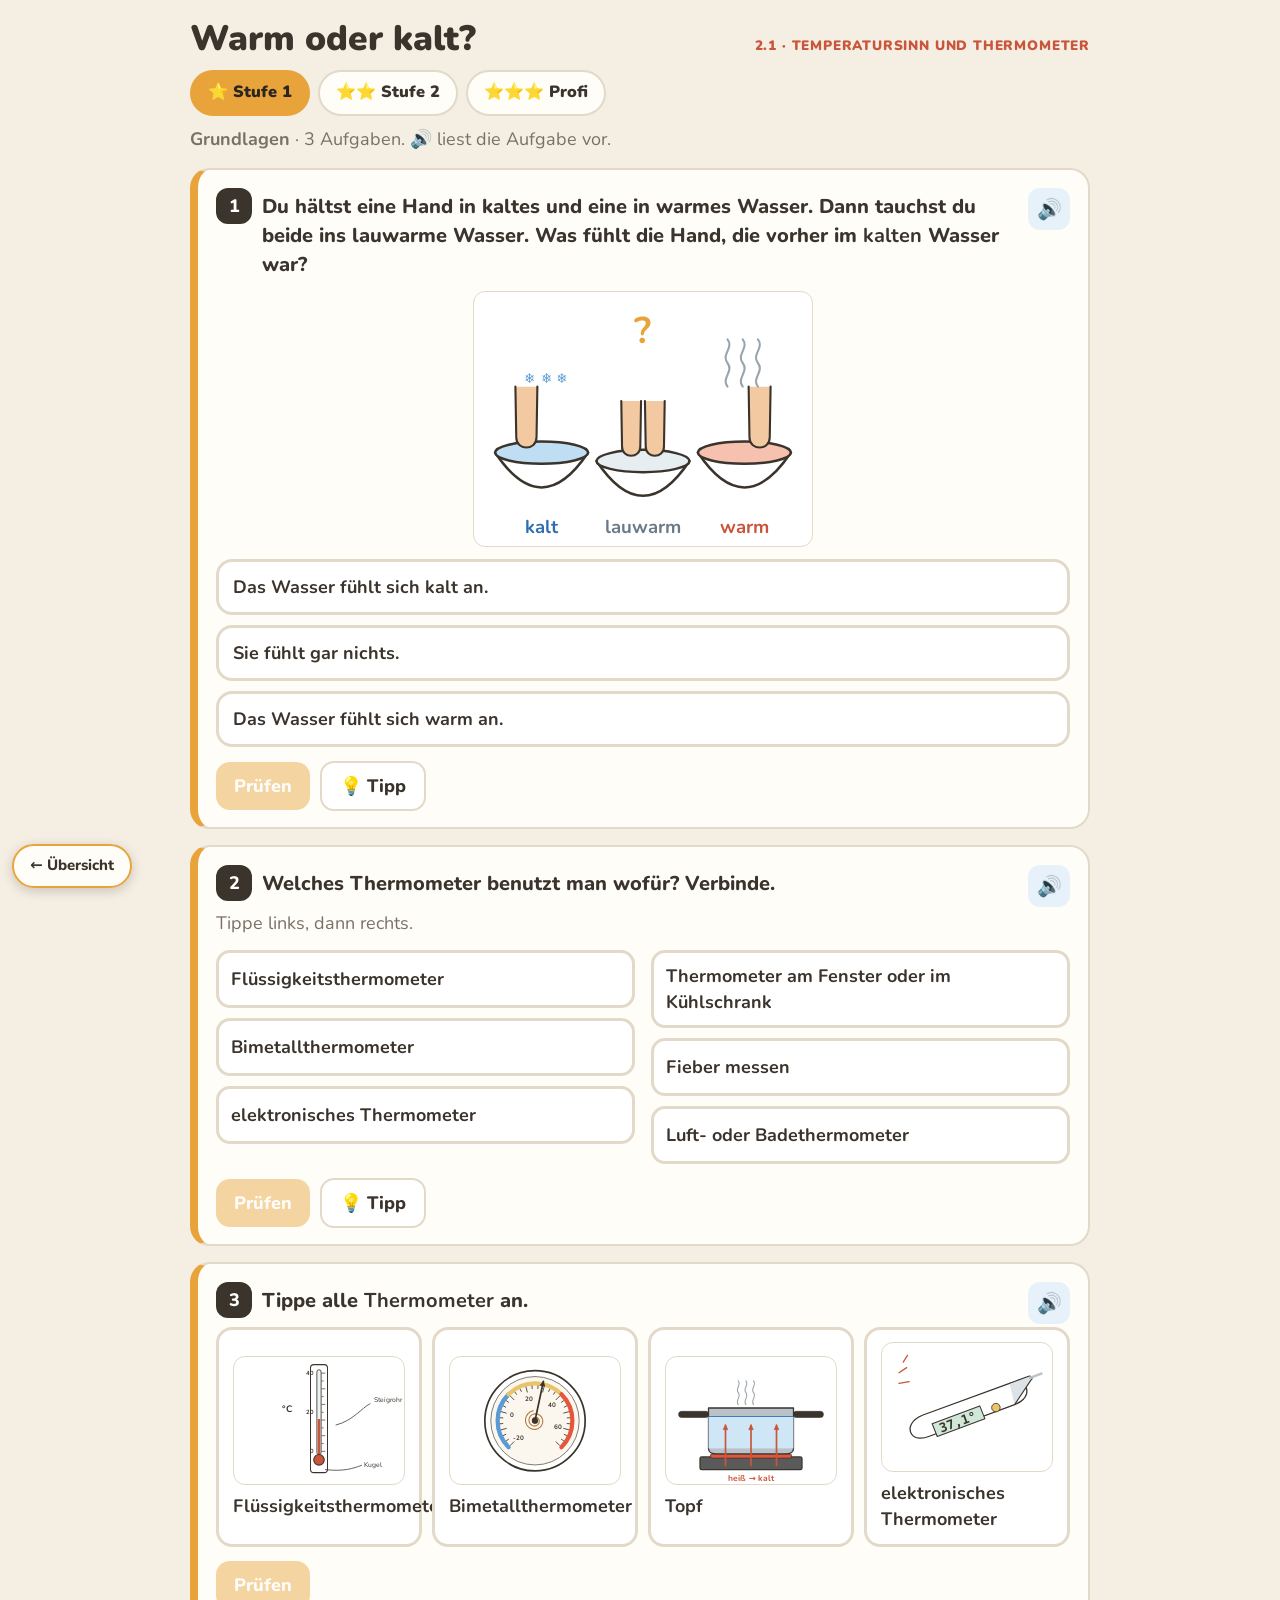
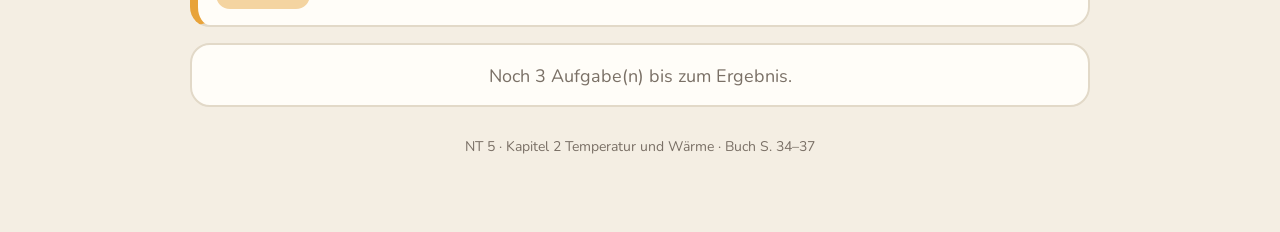
==== 2-1.html @ 9421e18d "Aufbau wie GPG 5: Startseite mit Kartenliste, Übungen 2-1…2-7 mit Reitern je Stufe, NT-Stil Co-Autho" ====
<!doctype html>
<html lang="de"><head><meta charset="utf-8"><meta name="viewport" content="width=device-width,initial-scale=1,viewport-fit=cover">
<title>2.1 Warm oder kalt? · NT 5</title>
<link rel="preconnect" href="https://fonts.googleapis.com"><link href="https://fonts.googleapis.com/css2?family=Nunito:wght@400;600;700;800;900&display=swap" rel="stylesheet">
<style>/* Bewusst ein helles Klassenzimmer-Design (iPad), Farben wie die Canva-Folien */
:root{color-scheme:light;
  --bg:#F4EEE3;--card:#FFFDF8;--ink:#3B342C;--muted:#7a7066;--line:#E2D9C8;
  --sun:#E8A33A;--sun2:#D98A1F;--hot:#C9553A;--cold:#2F6FB0;--ok:#2E7D32;--okl:#E3F2E1;--bad:#C0392B;--badl:#FBE4E0;
  --sel:#FFE7B8;--sky-l:#E7F1FA;
}
*{box-sizing:border-box}
html{-webkit-text-size-adjust:100%}
body{margin:0;background:var(--bg);color:var(--ink);font:18px/1.45 Nunito,system-ui,-apple-system,"Segoe UI",sans-serif;padding-block:0 60px;padding-left:max(16px,env(safe-area-inset-left,0px));padding-right:max(16px,env(safe-area-inset-right,0px))}
button{font:inherit;color:inherit}
.wrap{max-width:900px;margin:0 auto}
header.top{display:flex;align-items:center;gap:12px;padding:18px 0 8px;flex-wrap:wrap}
.pill{background:var(--ink);color:#fff;border-radius:999px;padding:4px 14px;font-weight:800;font-size:15px;text-decoration:none}
a.pill:hover{opacity:.85}
h1{font-size:32px;line-height:1.15;margin:6px 0 4px;font-weight:800}
.sub{color:var(--muted);margin:0 0 14px}
.card{background:var(--card);border:2px solid var(--line);border-radius:20px;padding:18px 18px 16px;margin:16px 0;position:relative}
.card.s1{border-left:8px solid var(--sun)}.card.s2{border-left:8px solid var(--cold)}.card.s3{border-left:8px solid #8E44AD}
.card.done-ok{background:#F4FBF3}
.qhead{display:flex;gap:10px;align-items:flex-start}
.qnum{flex:0 0 auto;background:var(--ink);color:#fff;border-radius:12px;min-width:36px;height:36px;display:grid;place-items:center;font-weight:800}
.q{font-weight:800;font-size:20px;flex:1;margin:4px 0 12px}
.stars{font-size:15px;white-space:nowrap;margin-top:8px}
.s1 .stars{color:var(--sun)}.s2 .stars{color:var(--cold)}.s3 .stars{color:#8E44AD}
.speak{flex:0 0 auto;border:0;background:var(--sky-l);border-radius:12px;width:42px;height:42px;font-size:20px;cursor:pointer}
.fig{max-width:340px;margin:0 auto 12px}
.fig svg,.opt svg{width:100%;height:auto;display:block;background:#fff;border-radius:12px;border:1.5px solid var(--line)}
.opts{display:grid;gap:10px}
.opts.img{grid-template-columns:repeat(auto-fill,minmax(170px,1fr))}
.opt{background:#fff;border:3px solid var(--line);border-radius:16px;padding:12px 14px;cursor:pointer;text-align:left;min-height:56px;font-weight:700;display:flex;flex-direction:column;gap:8px;justify-content:center}
.opt.sel{border-color:var(--sun2);background:var(--sel)}
.opt.ok{border-color:var(--ok);background:var(--okl)}
.opt.bad{border-color:var(--bad);background:var(--badl)}
.tf{display:grid;gap:10px}
.tfrow{display:flex;gap:10px;align-items:center;background:#fff;border:2px solid var(--line);border-radius:14px;padding:8px 10px}
.tfrow .t{flex:1;font-weight:700}
.tfrow button{border:3px solid var(--line);background:#fff;border-radius:12px;padding:8px 12px;min-width:84px;cursor:pointer;font-weight:800}
.tfrow button.sel{border-color:var(--sun2);background:var(--sel)}
.tfrow.ok{border-color:var(--ok);background:var(--okl)}.tfrow.bad{border-color:var(--bad);background:var(--badl)}
.match{display:grid;grid-template-columns:1fr 1fr;gap:10px 16px}
.match .col{display:grid;gap:10px;align-content:start}
.mitem{background:#fff;border:3px solid var(--line);border-radius:14px;padding:10px 12px;min-height:58px;cursor:pointer;font-weight:700;text-align:left;position:relative}
.mitem.active{border-color:var(--sun2);box-shadow:0 0 0 4px var(--sel)}
.mitem .tag{position:absolute;top:-10px;right:-8px;background:var(--ink);color:#fff;border-radius:999px;font-size:13px;padding:1px 8px}
.mitem.ok{border-color:var(--ok);background:var(--okl)}.mitem.bad{border-color:var(--bad);background:var(--badl)}
.cloze{font-size:20px;line-height:2.5;margin:0 0 12px}
.gap{display:inline-block;min-width:110px;border:0;border-bottom:3px solid var(--cold);background:var(--sky-l);border-radius:10px 10px 0 0;padding:0 10px;font-weight:800;cursor:pointer;line-height:1.7;text-align:center}
.gap.active{background:var(--sel);border-color:var(--sun2)}
.gap.ok{background:var(--okl);border-color:var(--ok)}.gap.bad{background:var(--badl);border-color:var(--bad)}
.bank{display:flex;flex-wrap:wrap;gap:8px;padding:12px;background:#fffbef;border-radius:16px;border:2px dashed var(--sun)}
.chip{background:#fff;border:2px solid var(--line);border-radius:12px;padding:8px 14px;font-weight:800;cursor:pointer;min-height:46px}
.chip.used{opacity:.3}
.chip.active{border-color:var(--sun2);background:var(--sel)}
.olist{display:grid;gap:10px}
.ocard{display:flex;gap:12px;align-items:center;background:#fff;border:3px solid var(--line);border-radius:14px;padding:10px 12px;cursor:pointer;font-weight:700;text-align:left;width:100%}
.ocard .n{flex:0 0 auto;width:38px;height:38px;border-radius:50%;border:3px dashed var(--muted);display:grid;place-items:center;font-weight:800}
.ocard.sel .n{border:0;background:var(--sun2);color:#fff}
.ocard.ok{border-color:var(--ok);background:var(--okl)}.ocard.bad{border-color:var(--bad);background:var(--badl)}
.pool{display:flex;flex-wrap:wrap;gap:8px;min-height:56px;padding:10px;border-radius:16px;background:#f3eee3;margin-bottom:12px}
.buckets{display:grid;gap:12px;grid-template-columns:repeat(auto-fit,minmax(200px,1fr))}
.bucket{border:3px dashed var(--line);border-radius:16px;padding:10px;min-height:120px;cursor:pointer;background:#fff}
.bucket h4{margin:0 0 8px;font-size:17px}
.bucket .chip{display:inline-block;margin:3px}
.bucket.hl{border-color:var(--sun2);background:#fffaf0}
.chip.ok{border-color:var(--ok);background:var(--okl)}.chip.bad{border-color:var(--bad);background:var(--badl)}
.thermos{display:grid;grid-template-columns:repeat(auto-fill,minmax(150px,1fr));gap:12px}
.th{background:#fff;border:2px solid var(--line);border-radius:16px;padding:10px;text-align:center}
.th svg{height:230px;width:auto}
.stepper{display:flex;align-items:center;justify-content:center;gap:6px;margin-top:6px}
.stepper button{width:44px;height:44px;border-radius:12px;border:2px solid var(--line);background:#fff;font-size:22px;font-weight:800;cursor:pointer}
.stepper .v{min-width:72px;font-weight:800;font-size:20px}
.th.ok{border-color:var(--ok);background:var(--okl)}.th.bad{border-color:var(--bad);background:var(--badl)}
.setth{display:flex;gap:18px;align-items:center;flex-wrap:wrap;justify-content:center}
.setth input[type=range]{width:260px}
.actions{display:flex;gap:10px;flex-wrap:wrap;margin-top:14px;align-items:center}
.btn{border:0;border-radius:14px;padding:12px 20px;font-weight:800;cursor:pointer;background:var(--sun);color:#fff;min-height:48px}
.btn.sec{background:#fff;color:var(--ink);border:2px solid var(--line)}
.btn:disabled{opacity:.45;cursor:default}
.fb{font-weight:800;border-radius:12px;padding:10px 14px;margin-top:12px;display:none}
.fb.ok{display:block;background:var(--okl);color:var(--ok)}
.fb.bad{display:block;background:var(--badl);color:var(--bad)}
.fb.info{display:block;background:var(--sky-l);color:var(--cold)}
.tip{display:none;margin-top:10px;background:#fffbef;border:2px dashed var(--sun);border-radius:12px;padding:8px 12px}
.tip.show{display:block}
.film{display:flex;gap:14px;align-items:center;text-decoration:none;color:inherit}
.film .play{flex:0 0 64px;height:64px;border-radius:18px;background:var(--hot);color:#fff;display:grid;place-items:center;font-size:28px}
.film b{display:block;font-size:19px}
.intro{display:flex;gap:12px;align-items:center;flex-wrap:wrap}
.intro input{font:inherit;padding:10px 14px;border-radius:12px;border:2px solid var(--line);min-width:220px}
.result{text-align:center}
.result .big{font-size:56px;line-height:1}
.result .score{font-size:30px;font-weight:800;margin:6px 0}
.tiles{display:grid;grid-template-columns:repeat(auto-fill,minmax(250px,1fr));gap:14px;margin-top:10px}
.tile{display:block;background:var(--card);border:2px solid var(--line);border-radius:20px;padding:14px;text-decoration:none;color:inherit;transition:transform .1s}
.tile:hover{transform:translateY(-2px)}
.tile svg{width:100%;height:auto;border-radius:12px;background:#fff;border:1.5px solid var(--line)}
.tile .no{display:inline-block;background:var(--ink);color:#fff;border-radius:999px;padding:2px 12px;font-weight:800;font-size:14px;margin-top:10px}
.tile h3{margin:6px 0 2px;font-size:21px}
.tile .prog{color:var(--muted);font-size:15px}
.tile.test{border-color:var(--sun)}
.sim canvas{width:100%;height:auto;display:block;background:#fff;border-radius:14px;border:2px solid var(--line);touch-action:none}
.simctl{display:flex;align-items:center;gap:12px;margin-top:10px;flex-wrap:wrap}
.simctl input{flex:1;min-width:200px;accent-color:var(--hot)}
.badge2{font-weight:800}
.foot{color:var(--muted);font-size:14px;margin-top:30px;text-align:center}
@media (max-width:560px){h1{font-size:26px}.match{grid-template-columns:1fr 1fr;gap:8px}.mitem{font-size:15px;padding:8px}.q{font-size:18px}}

/* ---- Freigabe / Sperre ---- */
.tile{position:relative}
.tile .thead{display:flex;align-items:center;gap:10px;margin-top:10px}
.tile .thead .no{margin:0;font-size:18px;padding:3px 14px;flex:0 0 auto}
.tile .thead h3{margin:0;font-size:21px;line-height:1.2}
.tile .lockbadge{position:absolute;top:22px;right:22px;background:var(--ink);color:#fff;border-radius:999px;padding:3px 12px;font-weight:800;font-size:15px}
.tile .lockbadge:empty{display:none}
.tile.locked{cursor:not-allowed;background:#EEE8DD}
.tile.locked:hover{transform:none}
.tile.locked svg{filter:grayscale(1) opacity(.45)}
.tile.locked h3,.tile.locked .prog{opacity:.55}
.tile.shake{animation:shake .35s}
@keyframes shake{25%{transform:translateX(-6px)}50%{transform:translateX(6px)}75%{transform:translateX(-4px)}}
#freiinfo{font-weight:700;color:var(--hot);margin:0 0 6px}
#freiinfo:empty{display:none}
.tbtn{background:none;border:2px solid var(--line);border-radius:999px;padding:6px 16px;color:var(--muted);font-weight:700;cursor:pointer;margin-left:auto}
.modal{position:fixed;inset:0;background:rgba(59,52,44,.55);display:flex;align-items:flex-start;justify-content:center;padding:30px 16px;overflow:auto;z-index:50}
.modal[hidden]{display:none}
.mbox{background:var(--card);border-radius:22px;max-width:620px;width:100%;padding:20px 20px 18px;position:relative;border:2px solid var(--line)}
.mbox h2{margin:0 0 10px;font-size:24px}
.x{position:absolute;top:12px;right:14px;border:none;background:none;font-size:28px;cursor:pointer;color:var(--muted)}
.pinrow{display:flex;gap:10px;margin-top:8px}
.pinrow input{flex:1;font:inherit;font-size:24px;letter-spacing:6px;padding:8px 14px;border:2px solid var(--line);border-radius:14px;min-width:0}
.btn{font:inherit;font-weight:800;border:none;border-radius:14px;padding:10px 18px;background:var(--sun);color:#fff;cursor:pointer}
.btn.g{background:var(--ink)}
.trow{display:flex;align-items:center;gap:12px;padding:10px 4px;border-bottom:1px solid var(--line);cursor:pointer}
.trow .no{color:#fff;border-radius:999px;padding:2px 12px;font-weight:800;font-size:15px}
.trow .tt{flex:1;font-weight:700}
.sw{position:absolute;opacity:0;width:1px;height:1px}
.swl{width:56px;height:32px;border-radius:999px;background:#CFC6B6;position:relative;transition:.15s;flex:0 0 auto}
.swl::after{content:"🔒";position:absolute;left:3px;top:3px;width:26px;height:26px;border-radius:50%;background:#fff;display:grid;place-items:center;font-size:13px;transition:.15s}
.sw:checked+.swl{background:var(--ok)}
.sw:checked+.swl::after{content:"✓";left:27px;color:var(--ok);font-weight:800}
.sw:focus-visible+.swl{outline:3px solid var(--sun)}
.tbar{display:flex;gap:10px;flex-wrap:wrap;margin:6px 0 10px}
.share{display:flex;gap:16px;flex-wrap:wrap;align-items:flex-start;margin-top:14px;background:var(--sky-l);border-radius:16px;padding:14px}
.share .l{flex:1;min-width:220px}
.share input{width:100%;font:inherit;font-size:14px;padding:8px 10px;border:2px solid var(--line);border-radius:10px;margin:6px 0 8px}
#qr{background:#fff;padding:8px;border-radius:10px;min-height:40px;font-size:14px;color:var(--muted)}
#qr img,#qr canvas{display:block}
.lockpage{text-align:center;padding:40px 20px;margin-top:40px}
.lockpage h1{font-size:28px}

/* ---- Aufbau wie GPG 5 (Startseite + Reiter), Farben/Schrift NT ---- */
.wrap.wide{max-width:1040px}
.shead{display:grid;grid-template-columns:minmax(0,1fr) auto;align-items:center;gap:12px 24px;margin:24px 0 22px}
.shead h1{font-size:clamp(2rem,6vw,3.2rem);font-weight:900;line-height:1.08;margin:0;text-wrap:balance}
.shead .bar{width:70px;height:5px;border-radius:3px;background:var(--sun);margin:16px 0 12px}
.shead .kicker{color:var(--hot);font-weight:900;font-size:1.05rem}
.shead .sub{margin:6px 0 0}
.shead .hero{width:clamp(170px,30vw,300px);background:#fff;border:2px solid var(--line);border-radius:22px;padding:8px}
.shead .hero svg{width:100%;height:auto;display:block}
.shead .mini{font-size:42px;line-height:1;margin-bottom:10px}
#liste{display:grid;grid-template-columns:repeat(auto-fill,minmax(250px,1fr));gap:14px}
a.ucard{display:flex;align-items:center;gap:14px;text-decoration:none;color:inherit;background:var(--card);border:2px solid var(--line);border-radius:18px;padding:14px 16px;transition:transform .12s,box-shadow .12s,border-color .12s;position:relative}
a.ucard:hover,a.ucard:focus-visible{transform:translateY(-3px);border-color:var(--sun);box-shadow:0 8px 20px rgba(59,52,44,.12);outline:none}
.ucard .ic{flex:0 0 auto;width:60px;height:60px;border-radius:16px;display:grid;place-items:center;font-size:32px;line-height:1;border:2px solid var(--line);background:var(--bg)}
.ucard .nr{display:inline-block;font-size:.8rem;font-weight:900;letter-spacing:.04em;color:#fff;border-radius:999px;padding:1px 10px}
.ucard .title{font-size:1.08rem;font-weight:900;line-height:1.25;margin-top:3px}
.ucard .go{font-size:.85rem;color:var(--muted);margin-top:2px}
a.ucard.test{background:#FCEBCB;border-color:#F0CFA0}
a.ucard.test .ic{background:#FFF4E2;border-color:#F0CFA0}
a.ucard.soon{pointer-events:none;opacity:.5}
a.ucard.locked{background:#EEE8DD;cursor:not-allowed}
a.ucard.locked:hover{transform:none;box-shadow:none;border-color:var(--line)}
a.ucard.locked .ic{filter:grayscale(1);opacity:.5}
a.ucard.locked .title,a.ucard.locked .nr{opacity:.55}
a.ucard.locked .go{color:var(--ink);font-weight:800}
a.ucard.shake{animation:shake .35s}
.sfoot{display:flex;align-items:center;justify-content:center;gap:14px;flex-wrap:wrap;color:var(--muted);font-size:.9rem;margin-top:26px;text-align:center}
.sfoot .tbtn{margin:0}
@media (max-width:560px){.shead{grid-template-columns:1fr}.shead .hero{width:180px;justify-self:center;grid-row:1}}
/* Übungsseite */
.xhead{display:flex;flex-wrap:wrap;align-items:baseline;justify-content:space-between;gap:6px 20px;padding-top:18px;margin-bottom:12px}
.xhead h1{margin:0;font-size:clamp(1.5rem,3.6vw,2.2rem);font-weight:900}
.xhead .tag{color:var(--hot);font-weight:900;font-size:.85rem;letter-spacing:.06em;text-transform:uppercase}
.tabs{display:flex;flex-wrap:wrap;gap:8px;margin-bottom:6px}
.tabs button{font-weight:900;font-size:1.02rem;background:var(--card);color:var(--ink);border:2px solid var(--line);border-radius:999px;padding:9px 16px;cursor:pointer}
.tabs button[aria-selected="true"]{background:var(--sun);border-color:var(--sun);color:#2b2620}
.tabs button:focus-visible{outline:3px solid var(--hot);outline-offset:2px}
.lvl>.sub{margin:10px 0 0}
.result .nm{font:inherit;padding:6px 12px;border-radius:10px;border:2px solid var(--line);width:180px}
.backbtn{position:fixed;z-index:9;left:max(12px,env(safe-area-inset-left,0px));bottom:max(12px,env(safe-area-inset-bottom,0px));display:inline-flex;align-items:center;gap:6px;padding:9px 16px;border-radius:999px;background:rgba(255,253,248,.96);color:var(--ink);font-weight:800;font-size:15px;text-decoration:none;box-shadow:0 3px 12px rgba(0,0,0,.18);border:2px solid var(--sun)}
@media (prefers-reduced-motion:reduce){a.ucard{transition:none}}
</style></head>
<body data-uebung="2.1"><main class="wrap" id="app"></main>
<script>window.PAGE = {"no": "2.1", "title": "Warm oder kalt?", "sub": "Temperatursinn und Thermometer", "book": "S. 34–37", "tile": "schuesseln", "tasks": [{"type": "mc", "stars": 1, "q": "Du hältst eine Hand in kaltes und eine in warmes Wasser. Dann tauchst du beide ins lauwarme Wasser. Was fühlt die Hand, die vorher im <b>kalten<\/b> Wasser war?", "img": "schuesseln", "opts": [{"t": "Das Wasser fühlt sich warm an."}, {"t": "Das Wasser fühlt sich kalt an."}, {"t": "Sie fühlt gar nichts."}], "a": 0, "tip": "Die Hand vergleicht mit ihrer eigenen Temperatur.", "why": "Die Hand war kalt – im Vergleich wirkt das lauwarme Wasser warm. Der Temperatursinn kann uns täuschen."}, {"type": "match", "stars": 1, "q": "Welches Thermometer benutzt man wofür? Verbinde.", "left": ["Flüssigkeitsthermometer", "Bimetallthermometer", "elektronisches Thermometer"], "right": ["Luft- oder Badethermometer", "Thermometer am Fenster oder im Kühlschrank", "Fieber messen"], "tip": "Das Fieberthermometer zeigt die Zahl auf einem kleinen Bildschirm."}, {"type": "multi", "stars": 1, "q": "Tippe alle <b>Thermometer<\/b> an.", "opts": [{"t": "Flüssigkeitsthermometer", "img": "fluessig"}, {"t": "Bimetallthermometer", "img": "bimetall"}, {"t": "Topf", "img": "topf"}, {"t": "elektronisches Thermometer", "img": "elektronisch"}], "a": [0, 1, 3]}, {"type": "cloze", "stars": 2, "q": "Ergänze den Lückentext.", "text": "Wir spüren die Temperatur mit der {Haut}. Genau messen wir mit einem {Thermometer}. Die Einheit heißt Grad {Celsius}. Unser Körper hat ungefähr {37} °C.", "extra": ["Nase", "20", "Meter"], "tip": "Fieber beginnt bei 38 °C – normal ist etwas weniger."}, {"type": "tf", "stars": 2, "q": "Richtig oder falsch?", "items": [["Mit der Hand kann man die Temperatur genau bestimmen.", false], ["Ein Bimetall besteht aus zwei verschiedenen Metallen.", true], ["Ein elektronisches Thermometer funktioniert ohne Batterie.", false], ["Der Temperatursinn schützt uns vor Verbrennungen.", true]]}, {"type": "mc", "stars": 3, "q": "Peter hat warm geduscht, Merve kalt. Beide springen ins gleiche Becken. Wer friert?", "opts": [{"t": "Peter friert."}, {"t": "Merve friert."}, {"t": "Beide frieren gleich."}], "a": 0, "why": "Peters Haut ist warm. Im Vergleich dazu fühlt sich das Wasser kalt an. Für Merves kalte Haut fühlt sich das gleiche Wasser warm an."}], "img": {"elektronisch": "<svg viewBox=\"0 0 400 300\" xmlns=\"http://www.w3.org/2000/svg\"><path d=\"M70,215 C60,200 70,180 95,170 L300,95 C325,86 345,100 340,120 C336,134 325,140 312,145 L110,220 C95,226 78,226 70,215Z\" fill=\"#FFFFFF\" stroke=\"#3B342C\" stroke-width=\"3\" stroke-linecap=\"round\" stroke-linejoin=\"round\"/><path d=\"M300,95 L345,78 C352,76 356,84 350,88 L312,145\" fill=\"#DCE3E8\" stroke=\"#3B342C\" stroke-width=\"2.5\" stroke-linecap=\"round\" stroke-linejoin=\"round\"/><path d=\"M118,190 L230,148 L242,178 L130,220Z\" fill=\"#CFE8D8\" stroke=\"#3B342C\" stroke-width=\"2.5\" stroke-linecap=\"round\" stroke-linejoin=\"round\"/><text x=\"180\" y=\"196\" transform=\"rotate(-20 180 190)\" font-family=\"DejaVu Sans Mono, monospace\" font-weight=\"700\" font-size=\"30\" fill=\"#3B342C\" text-anchor=\"middle\">37,1°<\/text><circle cx=\"268\" cy=\"152\" r=\"10\" fill=\"#E9C46A\" stroke=\"#3B342C\" stroke-width=\"2\"/><line x1=\"348.0\" y1=\"82.0\" x2=\"375.0\" y2=\"72.0\" stroke=\"#B9C2C9\" stroke-width=\"6\" stroke-linecap=\"round\"/><path d=\"M40,70 l18,-12 M40,95 l24,-4 M50,45 l10,-16\" fill=\"none\" stroke=\"#C9553A\" stroke-width=\"3\" stroke-linecap=\"round\" stroke-linejoin=\"round\"/><\/svg>", "topf": "<svg viewBox=\"0 0 400 300\" xmlns=\"http://www.w3.org/2000/svg\"><rect x=\"80\" y=\"235\" width=\"240\" height=\"30\" rx=\"4\" fill=\"#5A5A5A\" stroke=\"#3B342C\" stroke-width=\"3\"/><rect x=\"105\" y=\"228\" width=\"190\" height=\"10\" rx=\"3\" fill=\"#E4573D\" stroke=\"#3B342C\" stroke-width=\"2\"/><path d=\"M100,120 L100,215 C100,226 110,228 120,228 L280,228 C290,228 300,226 300,215 L300,120 Z\" fill=\"#B9C2C9\" stroke=\"#3B342C\" stroke-width=\"3\" stroke-linecap=\"round\" stroke-linejoin=\"round\"/><rect x=\"100\" y=\"140\" width=\"200\" height=\"75\" rx=\"0\" fill=\"#CFE6F7\" stroke=\"none\" stroke-width=\"0\"/><line x1=\"100.0\" y1=\"140.0\" x2=\"300.0\" y2=\"140.0\" stroke=\"#2F6FB0\" stroke-width=\"2\" stroke-linecap=\"round\"/><rect x=\"300\" y=\"128\" width=\"70\" height=\"14\" rx=\"6\" fill=\"#3B342C\" stroke=\"#3B342C\" stroke-width=\"2\"/><rect x=\"30\" y=\"128\" width=\"70\" height=\"14\" rx=\"6\" fill=\"#3B342C\" stroke=\"#3B342C\" stroke-width=\"2\"/><path d=\"M170,112 c-8,-10 8,-18 0,-28 c-8,-10 8,-18 0,-28\" fill=\"none\" stroke=\"#9AA4AB\" stroke-width=\"2.5\" stroke-linecap=\"round\" stroke-linejoin=\"round\"/><path d=\"M188,112 c-8,-10 8,-18 0,-28 c-8,-10 8,-18 0,-28\" fill=\"none\" stroke=\"#9AA4AB\" stroke-width=\"2.5\" stroke-linecap=\"round\" stroke-linejoin=\"round\"/><path d=\"M206,112 c-8,-10 8,-18 0,-28 c-8,-10 8,-18 0,-28\" fill=\"none\" stroke=\"#9AA4AB\" stroke-width=\"2.5\" stroke-linecap=\"round\" stroke-linejoin=\"round\"/><line x1=\"140.0\" y1=\"255.0\" x2=\"140.0\" y2=\"160.0\" stroke=\"#C9553A\" stroke-width=\"4\" stroke-linecap=\"round\"/><polygon points=\"140.0,160.0 145.2,170.8 134.8,170.8\" fill=\"#C9553A\" stroke=\"#C9553A\" stroke-width=\"2\" stroke-linejoin=\"round\"/><line x1=\"200.0\" y1=\"255.0\" x2=\"200.0\" y2=\"160.0\" stroke=\"#C9553A\" stroke-width=\"4\" stroke-linecap=\"round\"/><polygon points=\"200.0,160.0 205.2,170.8 194.8,170.8\" fill=\"#C9553A\" stroke=\"#C9553A\" stroke-width=\"2\" stroke-linejoin=\"round\"/><line x1=\"260.0\" y1=\"255.0\" x2=\"260.0\" y2=\"160.0\" stroke=\"#C9553A\" stroke-width=\"4\" stroke-linecap=\"round\"/><polygon points=\"260.0,160.0 265.2,170.8 254.8,170.8\" fill=\"#C9553A\" stroke=\"#C9553A\" stroke-width=\"2\" stroke-linejoin=\"round\"/><text x=\"200\" y=\"292\" font-family=\"Nunito, DejaVu Sans, sans-serif\" font-weight=\"700\" font-size=\"20\" fill=\"#C9553A\" text-anchor=\"middle\">heiß → kalt<\/text><\/svg>", "schuesseln": "<svg viewBox=\"0 0 400 300\" xmlns=\"http://www.w3.org/2000/svg\"><path d=\"M25.0,190 Q80,272.5 135.0,190\" fill=\"#FFFFFF\" stroke=\"#3B342C\" stroke-width=\"3\" stroke-linecap=\"round\" stroke-linejoin=\"round\"/><ellipse cx=\"80\" cy=\"190\" rx=\"55.0\" ry=\"13.2\" fill=\"#BFDDF3\" stroke=\"#3B342C\" stroke-width=\"3\"/><path d=\"M145.0,200 Q200,282.5 255.0,200\" fill=\"#FFFFFF\" stroke=\"#3B342C\" stroke-width=\"3\" stroke-linecap=\"round\" stroke-linejoin=\"round\"/><ellipse cx=\"200\" cy=\"200\" rx=\"55.0\" ry=\"13.2\" fill=\"#E7EEF2\" stroke=\"#3B342C\" stroke-width=\"3\"/><path d=\"M265.0,190 Q320,272.5 375.0,190\" fill=\"#FFFFFF\" stroke=\"#3B342C\" stroke-width=\"3\" stroke-linecap=\"round\" stroke-linejoin=\"round\"/><ellipse cx=\"320\" cy=\"190\" rx=\"55.0\" ry=\"13.2\" fill=\"#F7C1B0\" stroke=\"#3B342C\" stroke-width=\"3\"/><path d=\"M49.0,112.0 L50.0,172.0 C50.0,188.0 74.0,188.0 74.0,172.0 L75.0,112.0\" fill=\"#F2C9A0\" stroke=\"#3B342C\" stroke-width=\"2.5\" stroke-linecap=\"round\" stroke-linejoin=\"round\"/><path d=\"M325.0,112.0 L326.0,172.0 C326.0,188.0 350.0,188.0 350.0,172.0 L351.0,112.0\" fill=\"#F2C9A0\" stroke=\"#3B342C\" stroke-width=\"2.5\" stroke-linecap=\"round\" stroke-linejoin=\"round\"/><path d=\"M174.3,129.0 L175.2,183.0 C175.2,197.4 196.8,197.4 196.8,183.0 L197.7,129.0\" fill=\"#F2C9A0\" stroke=\"#3B342C\" stroke-width=\"2.5\" stroke-linecap=\"round\" stroke-linejoin=\"round\"/><path d=\"M202.3,129.0 L203.2,183.0 C203.2,197.4 224.8,197.4 224.8,183.0 L225.7,129.0\" fill=\"#F2C9A0\" stroke=\"#3B342C\" stroke-width=\"2.5\" stroke-linecap=\"round\" stroke-linejoin=\"round\"/><text x=\"66\" y=\"108\" font-family=\"Nunito, DejaVu Sans, sans-serif\" font-weight=\"700\" font-size=\"16\" fill=\"#5B9BD5\" text-anchor=\"middle\">❄<\/text><text x=\"86\" y=\"108\" font-family=\"Nunito, DejaVu Sans, sans-serif\" font-weight=\"700\" font-size=\"16\" fill=\"#5B9BD5\" text-anchor=\"middle\">❄<\/text><text x=\"104\" y=\"108\" font-family=\"Nunito, DejaVu Sans, sans-serif\" font-weight=\"700\" font-size=\"16\" fill=\"#5B9BD5\" text-anchor=\"middle\">❄<\/text><path d=\"M300,112 c-8,-10 8,-18 0,-28 c-8,-10 8,-18 0,-28\" fill=\"none\" stroke=\"#9AA4AB\" stroke-width=\"2.5\" stroke-linecap=\"round\" stroke-linejoin=\"round\"/><path d=\"M318,112 c-8,-10 8,-18 0,-28 c-8,-10 8,-18 0,-28\" fill=\"none\" stroke=\"#9AA4AB\" stroke-width=\"2.5\" stroke-linecap=\"round\" stroke-linejoin=\"round\"/><path d=\"M336,112 c-8,-10 8,-18 0,-28 c-8,-10 8,-18 0,-28\" fill=\"none\" stroke=\"#9AA4AB\" stroke-width=\"2.5\" stroke-linecap=\"round\" stroke-linejoin=\"round\"/><text x=\"80\" y=\"285\" font-family=\"Nunito, DejaVu Sans, sans-serif\" font-weight=\"700\" font-size=\"22\" fill=\"#2F6FB0\" text-anchor=\"middle\">kalt<\/text><text x=\"200\" y=\"285\" font-family=\"Nunito, DejaVu Sans, sans-serif\" font-weight=\"700\" font-size=\"22\" fill=\"#6B7A87\" text-anchor=\"middle\">lauwarm<\/text><text x=\"320\" y=\"285\" font-family=\"Nunito, DejaVu Sans, sans-serif\" font-weight=\"700\" font-size=\"22\" fill=\"#C9553A\" text-anchor=\"middle\">warm<\/text><text x=\"200\" y=\"60\" font-family=\"Nunito, DejaVu Sans, sans-serif\" font-weight=\"700\" font-size=\"44\" fill=\"#E8A33A\" text-anchor=\"middle\">?<\/text><\/svg>", "bimetall": "<svg viewBox=\"0 0 400 300\" xmlns=\"http://www.w3.org/2000/svg\"><circle cx=\"200\" cy=\"150\" r=\"118\" fill=\"#FFFFFF\" stroke=\"#3B342C\" stroke-width=\"4\"/><circle cx=\"200\" cy=\"150\" r=\"104\" fill=\"#FBF7EE\" stroke=\"#3B342C\" stroke-width=\"1.5\"/><path d=\"M137.8,212.2 A88,88 0 0 1 137.8,87.8\" fill=\"none\" stroke=\"#5B9BD5\" stroke-width=\"10\" stroke-linecap=\"round\" stroke-linejoin=\"round\"/><path d=\"M137.8,87.8 A88,88 0 0 1 262.2,87.8\" fill=\"none\" stroke=\"#E9C46A\" stroke-width=\"10\" stroke-linecap=\"round\" stroke-linejoin=\"round\"/><path d=\"M262.2,87.8 A88,88 0 0 1 262.2,212.2\" fill=\"none\" stroke=\"#E4573D\" stroke-width=\"10\" stroke-linecap=\"round\" stroke-linejoin=\"round\"/><line x1=\"150.5\" y1=\"199.5\" x2=\"142.0\" y2=\"208.0\" stroke=\"#3B342C\" stroke-width=\"2\" stroke-linecap=\"round\"/><line x1=\"137.7\" y1=\"193.6\" x2=\"132.8\" y2=\"197.0\" stroke=\"#3B342C\" stroke-width=\"2\" stroke-linecap=\"round\"/><line x1=\"131.1\" y1=\"182.1\" x2=\"125.7\" y2=\"184.7\" stroke=\"#3B342C\" stroke-width=\"2\" stroke-linecap=\"round\"/><line x1=\"132.4\" y1=\"168.1\" x2=\"120.8\" y2=\"171.2\" stroke=\"#3B342C\" stroke-width=\"2\" stroke-linecap=\"round\"/><line x1=\"124.3\" y1=\"156.6\" x2=\"118.3\" y2=\"157.1\" stroke=\"#3B342C\" stroke-width=\"2\" stroke-linecap=\"round\"/><line x1=\"124.3\" y1=\"143.4\" x2=\"118.3\" y2=\"142.9\" stroke=\"#3B342C\" stroke-width=\"2\" stroke-linecap=\"round\"/><line x1=\"132.4\" y1=\"131.9\" x2=\"120.8\" y2=\"128.8\" stroke=\"#3B342C\" stroke-width=\"2\" stroke-linecap=\"round\"/><line x1=\"131.1\" y1=\"117.9\" x2=\"125.7\" y2=\"115.3\" stroke=\"#3B342C\" stroke-width=\"2\" stroke-linecap=\"round\"/><line x1=\"137.7\" y1=\"106.4\" x2=\"132.8\" y2=\"103.0\" stroke=\"#3B342C\" stroke-width=\"2\" stroke-linecap=\"round\"/><line x1=\"150.5\" y1=\"100.5\" x2=\"142.0\" y2=\"92.0\" stroke=\"#3B342C\" stroke-width=\"2\" stroke-linecap=\"round\"/><line x1=\"156.4\" y1=\"87.7\" x2=\"153.0\" y2=\"82.8\" stroke=\"#3B342C\" stroke-width=\"2\" stroke-linecap=\"round\"/><line x1=\"167.9\" y1=\"81.1\" x2=\"165.3\" y2=\"75.7\" stroke=\"#3B342C\" stroke-width=\"2\" stroke-linecap=\"round\"/><line x1=\"181.9\" y1=\"82.4\" x2=\"178.8\" y2=\"70.8\" stroke=\"#3B342C\" stroke-width=\"2\" stroke-linecap=\"round\"/><line x1=\"193.4\" y1=\"74.3\" x2=\"192.9\" y2=\"68.3\" stroke=\"#3B342C\" stroke-width=\"2\" stroke-linecap=\"round\"/><line x1=\"206.6\" y1=\"74.3\" x2=\"207.1\" y2=\"68.3\" stroke=\"#3B342C\" stroke-width=\"2\" stroke-linecap=\"round\"/><line x1=\"218.1\" y1=\"82.4\" x2=\"221.2\" y2=\"70.8\" stroke=\"#3B342C\" stroke-width=\"2\" stroke-linecap=\"round\"/><line x1=\"232.1\" y1=\"81.1\" x2=\"234.7\" y2=\"75.7\" stroke=\"#3B342C\" stroke-width=\"2\" stroke-linecap=\"round\"/><line x1=\"243.6\" y1=\"87.7\" x2=\"247.0\" y2=\"82.8\" stroke=\"#3B342C\" stroke-width=\"2\" stroke-linecap=\"round\"/><line x1=\"249.5\" y1=\"100.5\" x2=\"258.0\" y2=\"92.0\" stroke=\"#3B342C\" stroke-width=\"2\" stroke-linecap=\"round\"/><line x1=\"262.3\" y1=\"106.4\" x2=\"267.2\" y2=\"103.0\" stroke=\"#3B342C\" stroke-width=\"2\" stroke-linecap=\"round\"/><line x1=\"268.9\" y1=\"117.9\" x2=\"274.3\" y2=\"115.3\" stroke=\"#3B342C\" stroke-width=\"2\" stroke-linecap=\"round\"/><line x1=\"267.6\" y1=\"131.9\" x2=\"279.2\" y2=\"128.8\" stroke=\"#3B342C\" stroke-width=\"2\" stroke-linecap=\"round\"/><line x1=\"275.7\" y1=\"143.4\" x2=\"281.7\" y2=\"142.9\" stroke=\"#3B342C\" stroke-width=\"2\" stroke-linecap=\"round\"/><line x1=\"275.7\" y1=\"156.6\" x2=\"281.7\" y2=\"157.1\" stroke=\"#3B342C\" stroke-width=\"2\" stroke-linecap=\"round\"/><line x1=\"267.6\" y1=\"168.1\" x2=\"279.2\" y2=\"171.2\" stroke=\"#3B342C\" stroke-width=\"2\" stroke-linecap=\"round\"/><line x1=\"268.9\" y1=\"182.1\" x2=\"274.3\" y2=\"184.7\" stroke=\"#3B342C\" stroke-width=\"2\" stroke-linecap=\"round\"/><line x1=\"262.3\" y1=\"193.6\" x2=\"267.2\" y2=\"197.0\" stroke=\"#3B342C\" stroke-width=\"2\" stroke-linecap=\"round\"/><line x1=\"249.5\" y1=\"199.5\" x2=\"258.0\" y2=\"208.0\" stroke=\"#3B342C\" stroke-width=\"2\" stroke-linecap=\"round\"/><text x=\"161.10912703473988\" y=\"194.89087296526012\" font-family=\"Nunito, DejaVu Sans, sans-serif\" font-weight=\"700\" font-size=\"15\" fill=\"#3B342C\" text-anchor=\"middle\">-20<\/text><text x=\"146.87407955410123\" y=\"141.76495251936134\" font-family=\"Nunito, DejaVu Sans, sans-serif\" font-weight=\"700\" font-size=\"15\" fill=\"#3B342C\" text-anchor=\"middle\">0<\/text><text x=\"185.76495251936137\" y=\"102.87407955410124\" font-family=\"Nunito, DejaVu Sans, sans-serif\" font-weight=\"700\" font-size=\"15\" fill=\"#3B342C\" text-anchor=\"middle\">20<\/text><text x=\"238.8908729652601\" y=\"117.10912703473988\" font-family=\"Nunito, DejaVu Sans, sans-serif\" font-weight=\"700\" font-size=\"15\" fill=\"#3B342C\" text-anchor=\"middle\">40<\/text><text x=\"253.12592044589877\" y=\"170.23504748063863\" font-family=\"Nunito, DejaVu Sans, sans-serif\" font-weight=\"700\" font-size=\"15\" fill=\"#3B342C\" text-anchor=\"middle\">60<\/text><path d=\"M200,150 L202.3,150.7 L202.3,151.6 L202.0,152.5 L201.3,153.3 L200.3,153.9 L199.0,154.2 L197.6,154.1 L196.2,153.5 L195.0,152.4 L194.2,150.8 L193.8,149.0 L194.0,147.0 L194.9,145.1 L196.3,143.5 L198.3,142.3 L200.7,141.8 L203.3,142.0 L205.7,143.0 L207.9,144.8 L209.4,147.3 L210.2,150.2 L210.1,153.3 L208.9,156.3 L206.9,159.0 L204.1,161.0 L200.7,162.1 L196.9,162.2 L193.3,161.0 L190.0,158.8 L187.5,155.6 L186.0,151.8 L185.7,147.5 L186.8,143.2 L189.1,139.3 L192.6,136.2 L196.9,134.3 L201.7,133.7 L206.6,134.5 L211.1,136.9 L214.9,140.6 L217.4,145.3 L218.4,150.6 L217.7,156.1 L215.4,161.3 L211.6,165.7 L206.6,168.8 L200.8,170.3 L194.6,170.0 L188.7,167.9 L183.7,164.0 L179.9,158.7 L177.8,152.4 L177.7,145.7 L179.7,139.1 L183.5,133.3 L189.0,128.8 L195.7,126.2\" fill=\"none\" stroke=\"#B07A3A\" stroke-width=\"2.5\" stroke-linecap=\"round\" stroke-linejoin=\"round\"/><line x1=\"200.0\" y1=\"150.0\" x2=\"219.8\" y2=\"57.1\" stroke=\"#3B342C\" stroke-width=\"4\" stroke-linecap=\"round\"/><polygon points=\"219.8,57.1 222.6,68.7 212.4,66.6\" fill=\"#3B342C\" stroke=\"#3B342C\" stroke-width=\"2\" stroke-linejoin=\"round\"/><circle cx=\"200\" cy=\"150\" r=\"7\" fill=\"#3B342C\" stroke=\"#3B342C\" stroke-width=\"1\"/><\/svg>", "fluessig": "<svg viewBox=\"0 0 400 300\" xmlns=\"http://www.w3.org/2000/svg\"><rect x=\"180.0\" y=\"18\" width=\"40\" height=\"254.0\" rx=\"8\" fill=\"#FFFFFF\" stroke=\"#3B342C\" stroke-width=\"2.5\"/><rect x=\"195.0\" y=\"30\" width=\"10.0\" height=\"200\" rx=\"5.0\" fill=\"#EEF3F6\" stroke=\"#3B342C\" stroke-width=\"2\"/><rect x=\"197.0\" y=\"146.0\" width=\"6.0\" height=\"88.0\" fill=\"#C9553A\"/><circle cx=\"200\" cy=\"242.0\" r=\"12.4\" fill=\"#C9553A\" stroke=\"#3B342C\" stroke-width=\"2.5\"/><line x1=\"207.0\" y1=\"38.0\" x2=\"214.0\" y2=\"38.0\" stroke=\"#3B342C\" stroke-width=\"1.6\" stroke-linecap=\"round\"/><line x1=\"207.0\" y1=\"56.4\" x2=\"210.0\" y2=\"56.4\" stroke=\"#3B342C\" stroke-width=\"1.6\" stroke-linecap=\"round\"/><line x1=\"207.0\" y1=\"74.8\" x2=\"214.0\" y2=\"74.8\" stroke=\"#3B342C\" stroke-width=\"1.6\" stroke-linecap=\"round\"/><line x1=\"207.0\" y1=\"93.2\" x2=\"210.0\" y2=\"93.2\" stroke=\"#3B342C\" stroke-width=\"1.6\" stroke-linecap=\"round\"/><line x1=\"207.0\" y1=\"111.6\" x2=\"214.0\" y2=\"111.6\" stroke=\"#3B342C\" stroke-width=\"1.6\" stroke-linecap=\"round\"/><line x1=\"207.0\" y1=\"130.0\" x2=\"210.0\" y2=\"130.0\" stroke=\"#3B342C\" stroke-width=\"1.6\" stroke-linecap=\"round\"/><line x1=\"207.0\" y1=\"148.4\" x2=\"214.0\" y2=\"148.4\" stroke=\"#3B342C\" stroke-width=\"1.6\" stroke-linecap=\"round\"/><line x1=\"207.0\" y1=\"166.8\" x2=\"210.0\" y2=\"166.8\" stroke=\"#3B342C\" stroke-width=\"1.6\" stroke-linecap=\"round\"/><line x1=\"207.0\" y1=\"185.2\" x2=\"214.0\" y2=\"185.2\" stroke=\"#3B342C\" stroke-width=\"1.6\" stroke-linecap=\"round\"/><line x1=\"207.0\" y1=\"203.6\" x2=\"210.0\" y2=\"203.6\" stroke=\"#3B342C\" stroke-width=\"1.6\" stroke-linecap=\"round\"/><line x1=\"207.0\" y1=\"222.0\" x2=\"214.0\" y2=\"222.0\" stroke=\"#3B342C\" stroke-width=\"1.6\" stroke-linecap=\"round\"/><text x=\"189.0\" y=\"227\" font-family=\"Nunito, DejaVu Sans, sans-serif\" font-weight=\"700\" font-size=\"14\" fill=\"#3B342C\" text-anchor=\"end\">0<\/text><text x=\"189.0\" y=\"135.0\" font-family=\"Nunito, DejaVu Sans, sans-serif\" font-weight=\"700\" font-size=\"14\" fill=\"#3B342C\" text-anchor=\"end\">20<\/text><text x=\"189.0\" y=\"43\" font-family=\"Nunito, DejaVu Sans, sans-serif\" font-weight=\"700\" font-size=\"14\" fill=\"#3B342C\" text-anchor=\"end\">40<\/text><text x=\"125\" y=\"130\" font-family=\"Nunito, DejaVu Sans, sans-serif\" font-weight=\"700\" font-size=\"22\" fill=\"#3B342C\" text-anchor=\"middle\">°C<\/text><path d=\"M240,160 C280,150 300,120 320,110\" fill=\"none\" stroke=\"#3B342C\" stroke-width=\"1.8\" stroke-linecap=\"round\" stroke-linejoin=\"round\"/><text x=\"330\" y=\"106\" font-family=\"Nunito, DejaVu Sans, sans-serif\" font-weight=\"400\" font-size=\"16\" fill=\"#3B342C\" text-anchor=\"start\">Steigrohr<\/text><path d=\"M215,265 C260,270 280,262 300,255\" fill=\"none\" stroke=\"#3B342C\" stroke-width=\"1.8\" stroke-linecap=\"round\" stroke-linejoin=\"round\"/><text x=\"306\" y=\"258\" font-family=\"Nunito, DejaVu Sans, sans-serif\" font-weight=\"400\" font-size=\"16\" fill=\"#3B342C\" text-anchor=\"start\">Kugel<\/text><\/svg>"}, "film": null, "color": "#E8A33A"};</script>
<script>/* Freigabe der Übungen durch die Lehrkraft.
   Zustand liegt im Gerät (localStorage) und kann per Link/QR an alle iPads verteilt werden:
   index.html?frei=2.1,2.2&t=<Zeitstempel>   (frei=- bedeutet: alles gesperrt)  */
(function () {
  var ALL = ["2.1", "2.2", "2.3", "2.4", "2.5", "2.6", "2.7"];
  var KEY = "nt5tw_freigabe", PIN = "5555";
  function load() {
    try { var s = JSON.parse(localStorage.getItem(KEY)); if (s && s.open) return s; } catch (e) {}
    return { open: ALL.slice(), t: 0 };            // Standard: alles offen
  }
  function save(s) { try { localStorage.setItem(KEY, JSON.stringify(s)); } catch (e) {} }
  var st = load();

  // Freigabe-Link übernehmen (nur wenn neuer als der gespeicherte Stand)
  var q = new URLSearchParams(location.search);
  if (q.has("frei")) {
    var t = parseInt(q.get("t") || "0", 10);
    if (t >= (st.t || 0)) {
      var f = q.get("frei");
      st = { open: f === "-" ? [] : f.split(",").filter(function (x) { return ALL.indexOf(x) >= 0; }), t: t };
      save(st);
    }
    history.replaceState(null, "", location.pathname);
  }
  var isOpen = function (no) { return st.open.indexOf(no) >= 0; };
  window.NT5_FREI = { isOpen: isOpen };

  // ---------- Übungsseite: gesperrt? ----------
  var page = document.body.getAttribute("data-uebung");
  if (page) {
    if (!isOpen(page)) {
      window.NT5_LOCKED = true;
      document.body.innerHTML = '<main class="wrap"><div class="card lockpage"><div style="font-size:64px">🔒</div>' +
        '<h1>Übung ' + page + ' ist noch gesperrt</h1><p class="sub">Deine Lehrkraft schaltet sie frei, wenn ihr das Thema besprochen habt.</p>' +
        '<a class="pill" href="index.html">← Zur Übersicht</a></div></main>';
    }
    return;
  }

  // ---------- Startseite ----------
  function paint() {
    document.querySelectorAll(".ucard[data-no]").forEach(function (a) {
      var no = a.getAttribute("data-no"), o = isOpen(no);
      a.classList.toggle("locked", !o);
      a.querySelector(".go").textContent = o ? "Übung starten →" : "🔒 gesperrt";
      a.setAttribute("aria-disabled", o ? "false" : "true");
    });
    var n = st.open.length;
    var info = document.getElementById("freiinfo");
    if (info) info.textContent = n === ALL.length ? "" : n === 0 ? "Alle Übungen sind gerade gesperrt." : "Freigegeben: " + st.open.join(", ");
  }
  document.querySelectorAll(".ucard[data-no]").forEach(function (a) {
    a.addEventListener("click", function (e) {
      if (!isOpen(a.getAttribute("data-no"))) { e.preventDefault(); a.classList.remove("shake"); void a.offsetWidth; a.classList.add("shake"); }
    });
  });
  paint();

  // ---------- Lehrkraft-Bereich ----------
  var dlg = document.getElementById("teacher");
  if (!dlg) return;
  var pinBox = document.getElementById("pinbox"), panel = document.getElementById("tpanel");
  document.getElementById("tbtn").onclick = function () {
    dlg.hidden = false; pinBox.hidden = false; panel.hidden = true;
    var inp = document.getElementById("pin"); inp.value = ""; document.getElementById("pinerr").textContent = ""; inp.focus();
  };
  document.getElementById("tclose").onclick = function () { dlg.hidden = true; };
  dlg.addEventListener("click", function (e) { if (e.target === dlg) dlg.hidden = true; });
  function tryPin() {
    if (document.getElementById("pin").value.trim() === PIN) { pinBox.hidden = true; panel.hidden = false; buildList(); }
    else document.getElementById("pinerr").textContent = "Falscher Code.";
  }
  document.getElementById("pinok").onclick = tryPin;
  document.getElementById("pin").addEventListener("keydown", function (e) { if (e.key === "Enter") tryPin(); });

  function link() {
    var base = location.href.split("?")[0].split("#")[0];
    return base + "?frei=" + (st.open.length ? st.open.join(",") : "-") + "&t=" + st.t;
  }
  function update() {
    st.t = Date.now(); save(st); paint();
    var l = link(); document.getElementById("tlink").value = l;
    var qr = document.getElementById("qr"); qr.innerHTML = "";
    if (window.QRCode) new QRCode(qr, { text: l, width: 220, height: 220, correctLevel: QRCode.CorrectLevel.M });
    else qr.textContent = "(QR-Code braucht Internet)";
  }
  function buildList() {
    var box = document.getElementById("tlist"); box.innerHTML = "";
    document.querySelectorAll(".ucard[data-no]").forEach(function (a) {
      var no = a.getAttribute("data-no"), title = a.getAttribute("data-title");
      var row = document.createElement("label"); row.className = "trow";
      row.innerHTML = '<span class="no" style="background:' + a.getAttribute("data-col") + '">' + no + '</span><span class="tt">' + title +
        '</span><input type="checkbox" class="sw"' + (isOpen(no) ? " checked" : "") + '><span class="swl"></span>';
      row.querySelector("input").onchange = function () {
        var on = this.checked;
        st.open = ALL.filter(function (x) { return x === no ? on : isOpen(x); });
        update();
      };
      box.appendChild(row);
    });
    update();
  }
  document.getElementById("allon").onclick = function () { st.open = ALL.slice(); buildList(); };
  document.getElementById("alloff").onclick = function () { st.open = []; buildList(); };
  document.getElementById("copy").onclick = function () {
    var i = document.getElementById("tlink"); i.select();
    (navigator.clipboard ? navigator.clipboard.writeText(i.value) : Promise.reject()).then(function () {
      document.getElementById("copy").textContent = "✓ Kopiert";
    }, function () { document.execCommand("copy"); document.getElementById("copy").textContent = "✓ Kopiert"; });
    setTimeout(function () { document.getElementById("copy").textContent = "Link kopieren"; }, 1800);
  };
})();
</script>
<script>/* Übungs-Engine NT 5 · Temperatur und Wärme. Daten: window.PAGE */
(function () {
  "use strict";
  var P = window.PAGE;
  if (!P || window.NT5_LOCKED) return;
  var store = {
    get: function (k) { try { return JSON.parse(localStorage.getItem(k)); } catch (e) { return null; } },
    set: function (k, v) { try { localStorage.setItem(k, JSON.stringify(v)); } catch (e) {} }
  };
  function el(tag, cls, html) { var e = document.createElement(tag); if (cls) e.className = cls; if (html != null) e.innerHTML = html; return e; }
  function shuffle(a) { a = a.slice(); for (var i = a.length - 1; i > 0; i--) { var j = Math.floor(Math.random() * (i + 1)); var t = a[i]; a[i] = a[j]; a[j] = t; } return a; }
  function strip(h) { var d = document.createElement("div"); d.innerHTML = h; return d.textContent || ""; }
  function speak(text) {
    try {
      speechSynthesis.cancel();
      var u = new SpeechSynthesisUtterance(text.replace(/°C/g, " Grad Celsius").replace(/−/g, "minus "));
      u.lang = "de-DE"; u.rate = 0.9; speechSynthesis.speak(u);
    } catch (e) {}
  }

  /* ---------- Thermometer-SVG ---------- */
  function thermoSVG(val, lo, hi, show, col) {
    col = col || "#C9553A";
    var top = 20, bot = 250;
    function y(v) { return bot - (v - lo) / (hi - lo) * (bot - top); }
    var s = '<svg viewBox="0 0 120 300"><rect x="30" y="5" width="60" height="290" rx="10" fill="#fff" stroke="#3B342C" stroke-width="2"/>' +
      '<rect x="54" y="' + (top - 6) + '" width="12" height="' + (bot - top + 18) + '" rx="6" fill="#EEF3F6" stroke="#3B342C" stroke-width="1.6"/>';
    for (var v = lo; v <= hi; v += 2) {
      var big = v % 10 === 0;
      s += '<line x1="66" x2="' + (66 + (big ? 12 : 6)) + '" y1="' + y(v) + '" y2="' + y(v) + '" stroke="#3B342C" stroke-width="' + (big ? 1.6 : 1) + '"/>';
      if (big) s += '<text x="50" y="' + (y(v) + 4) + '" font-size="12" font-weight="700" text-anchor="end" fill="#3B342C">' + String(v).replace("-", "−") + '</text>';
    }
    var vv = show ? val : lo;
    s += '<rect class="col" x="57" y="' + y(vv) + '" width="6" height="' + (bot + 14 - y(vv)) + '" fill="' + col + '"/>';
    s += '<circle cx="60" cy="268" r="12" fill="' + col + '" stroke="#3B342C" stroke-width="1.6"/>';
    s += '<text x="80" y="18" font-size="12" font-weight="700" fill="#3B342C">°C</text></svg>';
    return s;
  }
  function fmt(v) { return String(v).replace("-", "−") + " °C"; }

  /* ---------- Aufgaben-Renderer ---------- */
  var R = {};

  R.mc = function (t, body, api) {
    if (t.img) body.appendChild(el("div", "fig", P.img[t.img]));
    var hasImg = t.opts.some(function (o) { return o.img; });
    var box = el("div", "opts" + (hasImg ? " img" : ""));
    var order = shuffle(t.opts.map(function (_, i) { return i; }));
    var sel = null, btns = [];
    order.forEach(function (i) {
      var o = t.opts[i]; var b = el("button", "opt");
      b.innerHTML = (o.img ? P.img[o.img] : "") + "<span>" + (o.t || o) + "</span>";
      b.onclick = function () { if (api.locked()) return; btns.forEach(function (x) { x.classList.remove("sel"); }); b.classList.add("sel"); sel = i; api.ready(true); };
      b.dataset.i = i; btns.push(b); box.appendChild(b);
    });
    body.appendChild(box);
    api.max = 1;
    api.check = function () {
      btns.forEach(function (b) { var i = +b.dataset.i; if (i === t.a) b.classList.add("ok"); else if (i === sel) b.classList.add("bad"); });
      return sel === t.a ? 1 : 0;
    };
  };

  R.multi = function (t, body, api) {
    var box = el("div", "opts img"); var chosen = {}; var btns = [];
    t.opts.forEach(function (o, i) {
      var b = el("button", "opt"); b.innerHTML = (o.img ? P.img[o.img] : "") + "<span>" + o.t + "</span>";
      b.onclick = function () { if (api.locked()) return; chosen[i] = !chosen[i]; b.classList.toggle("sel", chosen[i]); api.ready(true); };
      btns.push(b); box.appendChild(b);
    });
    body.appendChild(box); api.max = t.opts.length;
    api.check = function () {
      var p = 0;
      btns.forEach(function (b, i) { var should = t.a.indexOf(i) >= 0; var ok = !!chosen[i] === should; if (ok) p++; if (should) b.classList.add(ok ? "ok" : "bad"); else if (chosen[i]) b.classList.add("bad"); });
      return p;
    };
  };

  R.tf = function (t, body, api) {
    if (t.img) body.appendChild(el("div", "fig", P.img[t.img]));
    var box = el("div", "tf"); var ans = []; var rows = [];
    t.items.forEach(function (it, i) {
      var r = el("div", "tfrow"); r.appendChild(el("span", "t", it[0]));
      [["richtig", true], ["falsch", false]].forEach(function (o) {
        var b = el("button", "", o[0]);
        b.onclick = function () { if (api.locked()) return; ans[i] = o[1]; r.querySelectorAll("button").forEach(function (x) { x.classList.remove("sel"); }); b.classList.add("sel"); api.ready(ans.filter(function (x) { return x !== undefined; }).length === t.items.length); };
        r.appendChild(b);
      });
      rows.push(r); box.appendChild(r);
    });
    body.appendChild(box); api.max = t.items.length;
    api.check = function () { var p = 0; t.items.forEach(function (it, i) { var ok = ans[i] === it[1]; if (ok) p++; rows[i].classList.add(ok ? "ok" : "bad"); }); return p; };
  };

  R.match = function (t, body, api) {
    var m = el("div", "match"); var L = el("div", "col"), Rr = el("div", "col");
    var pairs = {}, active = null, n = 0; var lb = [], rb = [];
    t.left.forEach(function (x, i) {
      var b = el("button", "mitem", x); b.dataset.i = i;
      b.onclick = function () { if (api.locked()) return; lb.forEach(function (y) { y.classList.remove("active"); }); active = i; b.classList.add("active"); };
      lb.push(b); L.appendChild(b);
    });
    shuffle(t.right.map(function (_, i) { return i; })).forEach(function (j) {
      var b = el("button", "mitem", t.right[j]); b.dataset.j = j;
      b.onclick = function () {
        if (api.locked() || active === null) return;
        Object.keys(pairs).forEach(function (k) { if (pairs[k] === j) delete pairs[k]; });
        pairs[active] = j; redraw(); active = null; lb.forEach(function (y) { y.classList.remove("active"); });
        api.ready(Object.keys(pairs).length === t.left.length);
      };
      rb.push(b); Rr.appendChild(b);
    });
    function redraw() {
      rb.forEach(function (b) { var tg = b.querySelector(".tag"); if (tg) tg.remove(); });
      lb.forEach(function (b) { var tg = b.querySelector(".tag"); if (tg) tg.remove(); });
      Object.keys(pairs).forEach(function (k) {
        var letter = String.fromCharCode(65 + (+k));
        lb[k].appendChild(el("span", "tag", letter));
        rb.forEach(function (b) { if (+b.dataset.j === pairs[k]) b.appendChild(el("span", "tag", letter)); });
      });
    }
    m.appendChild(L); m.appendChild(Rr); body.appendChild(el("p", "sub", "Tippe links, dann rechts.")); body.appendChild(m);
    api.max = t.left.length;
    api.check = function () { var p = 0; lb.forEach(function (b, i) { var ok = pairs[i] === i; if (ok) p++; b.classList.add(ok ? "ok" : "bad"); }); return p; };
  };

  R.cloze = function (t, body, api) {
    var parts = t.text.split(/\{(.+?)\}/); var answers = [], gaps = [], fill = [];
    var p = el("p", "cloze"); var active = null;
    parts.forEach(function (s, i) {
      if (i % 2 === 0) { p.appendChild(document.createTextNode(s)); return; }
      var k = answers.length; answers.push(s);
      var g = el("button", "gap", "&nbsp;"); g.onclick = function () { if (api.locked()) return; if (fill[k]) { release(k); } gaps.forEach(function (x) { x.classList.remove("active"); }); active = k; g.classList.add("active"); };
      gaps.push(g); p.appendChild(g);
    });
    var bank = el("div", "bank"); var chips = [];
    shuffle(answers.concat(t.extra || [])).forEach(function (w) {
      var c = el("button", "chip", w);
      c.onclick = function () {
        if (api.locked() || c.classList.contains("used")) return;
        if (active === null) { active = fill.findIndex ? firstEmpty() : 0; }
        if (active === null || active < 0) return;
        if (fill[active]) release(active);
        fill[active] = c; c.classList.add("used"); gaps[active].textContent = w; gaps[active].classList.remove("active");
        active = firstEmpty(); if (active >= 0) gaps[active].classList.add("active"); else active = null;
        api.ready(firstEmpty() < 0);
      };
      chips.push(c); bank.appendChild(c);
    });
    function firstEmpty() { for (var i = 0; i < answers.length; i++) if (!fill[i]) return i; return -1; }
    function release(k) { if (fill[k]) { fill[k].classList.remove("used"); fill[k] = null; gaps[k].innerHTML = "&nbsp;"; api.ready(false); } }
    active = 0; gaps[0] && gaps[0].classList.add("active");
    body.appendChild(p); body.appendChild(bank); api.max = answers.length;
    api.check = function () { var pt = 0; answers.forEach(function (a, i) { var ok = fill[i] && fill[i].textContent === a; if (ok) pt++; gaps[i].classList.add(ok ? "ok" : "bad"); if (!ok) gaps[i].title = a; }); return pt; };
    api.solution = function () { answers.forEach(function (a, i) { if (!gaps[i].classList.contains("ok")) gaps[i].innerHTML = "<s>" + (fill[i] ? fill[i].textContent : "") + "</s> " + a; }); };
  };

  R.order = function (t, body, api) {
    var box = el("div", "olist"); var seq = []; var cards = [];
    body.appendChild(el("p", "sub", "Tippe die Sätze in der richtigen Reihenfolge an."));
    shuffle(t.items.map(function (_, i) { return i; })).forEach(function (i) {
      var c = el("button", "ocard", '<span class="n"></span><span>' + t.items[i] + "</span>"); c.dataset.i = i;
      c.onclick = function () {
        if (api.locked()) return;
        var pos = seq.indexOf(i);
        if (pos >= 0) seq.splice(pos, 1); else seq.push(i);
        cards.forEach(function (x) { var k = seq.indexOf(+x.dataset.i); x.classList.toggle("sel", k >= 0); x.querySelector(".n").textContent = k >= 0 ? k + 1 : ""; });
        api.ready(seq.length === t.items.length);
      };
      cards.push(c); box.appendChild(c);
    });
    body.appendChild(box); api.max = t.items.length;
    api.check = function () { var p = 0; cards.forEach(function (c) { var i = +c.dataset.i; var ok = seq.indexOf(i) === i; if (ok) p++; c.classList.add(ok ? "ok" : "bad"); }); return p; };
  };

  R.sort = function (t, body, api) {
    var pool = el("div", "pool"); var buckets = el("div", "buckets"); var where = {}; var active = null; var chips = [];
    var bEls = t.buckets.map(function (name, bi) {
      var b = el("div", "bucket"); b.appendChild(el("h4", "", name));
      b.onclick = function (e) { if (api.locked() || active === null || e.target.classList.contains("chip")) return; place(active, bi); };
      buckets.appendChild(b); return b;
    });
    shuffle(t.items.map(function (_, i) { return i; })).forEach(function (i) {
      var c = el("button", "chip", t.items[i][0]); c.dataset.i = i;
      c.onclick = function (e) { e.stopPropagation(); if (api.locked()) return; chips.forEach(function (x) { x.classList.remove("active"); }); active = i; c.classList.add("active"); bEls.forEach(function (b) { b.classList.add("hl"); }); };
      chips.push(c); pool.appendChild(c);
    });
    function place(i, bi) {
      var c = chips.filter(function (x) { return +x.dataset.i === i; })[0];
      bEls[bi].appendChild(c); where[i] = bi; c.classList.remove("active"); active = null; bEls.forEach(function (b) { b.classList.remove("hl"); });
      api.ready(Object.keys(where).length === t.items.length);
    }
    body.appendChild(el("p", "sub", "Tippe ein Kärtchen an, dann den passenden Kasten.")); body.appendChild(pool); body.appendChild(buckets);
    api.max = t.items.length;
    api.check = function () { var p = 0; chips.forEach(function (c) { var i = +c.dataset.i; var ok = where[i] === t.items[i][1]; if (ok) p++; c.classList.add(ok ? "ok" : "bad"); }); return p; };
  };

  R.thermo = function (t, body, api) {
    var lo = t.lo, hi = t.hi; var box = el("div", "thermos"); var vals = [], ths = [];
    t.values.forEach(function (v, i) {
      var th = el("div", "th", thermoSVG(v, lo, hi, true)); var st = el("div", "stepper");
      var cur = t.start != null ? t.start : 20; vals[i] = null;
      var vEl = el("span", "v", "?");
      var mk = function (d, lab) { var b = el("button", "", lab); b.onclick = function () { if (api.locked()) return; cur = Math.max(lo, Math.min(hi, (vals[i] == null ? cur : vals[i]) + d)); vals[i] = cur; vEl.textContent = fmt(cur); api.ready(vals.every(function (x) { return x != null; })); }; return b; };
      st.appendChild(mk(-5, "−5")); st.appendChild(mk(-1, "−")); st.appendChild(vEl); st.appendChild(mk(1, "+")); st.appendChild(mk(5, "+5"));
      th.appendChild(st); ths.push(th); box.appendChild(th);
    });
    body.appendChild(el("p", "sub", "Stelle mit + und − die abgelesene Temperatur ein.")); body.appendChild(box);
    api.max = t.values.length;
    api.check = function () { var p = 0; t.values.forEach(function (v, i) { var ok = vals[i] === v; if (ok) p++; ths[i].classList.add(ok ? "ok" : "bad"); if (!ok) ths[i].appendChild(el("div", "badge2", "richtig: " + fmt(v))); }); return p; };
  };

  R.setthermo = function (t, body, api) {
    var lo = t.lo, hi = t.hi; var wrap = el("div", "setth"); var vals = [], boxes = [];
    t.targets.forEach(function (target, i) {
      var th = el("div", "th"); th.appendChild(el("div", "badge2", "Stelle ein: " + fmt(target)));
      var holder = el("div", "", thermoSVG(lo, lo, hi, true, t.col || "#C9553A")); th.appendChild(holder);
      var r = el("input"); r.type = "range"; r.min = lo; r.max = hi; r.step = 1; r.value = lo; r.style.width = "140px";
      var out = el("div", "badge2", fmt(lo));
      r.oninput = function () { if (api.locked()) return; vals[i] = +r.value; holder.innerHTML = thermoSVG(+r.value, lo, hi, true, t.col); out.textContent = fmt(+r.value); api.ready(vals.filter(function (x) { return x != null; }).length === t.targets.length); };
      r.setAttribute("aria-label", "Temperatur einstellen");
      th.appendChild(r); th.appendChild(out); boxes.push(th); wrap.appendChild(th);
    });
    body.appendChild(el("p", "sub", "Ziehe den Regler, bis die rote Säule bei der richtigen Zahl steht.")); body.appendChild(wrap);
    api.max = t.targets.length;
    api.check = function () { var p = 0; t.targets.forEach(function (v, i) { var ok = Math.abs((vals[i] == null ? 999 : vals[i]) - v) <= (t.tol || 0); if (ok) p++; boxes[i].classList.add(ok ? "ok" : "bad"); }); return p; };
  };

  /* Teilchen-Simulation (ohne Punkte) */
  R.sim = function (t, body, api) {
    var box = el("div", "sim"); var cv = el("canvas"); cv.width = 760; cv.height = 360; box.appendChild(cv);
    var ctl = el("div", "simctl", '<span>❄ kalt</span>'); var r = el("input"); r.type = "range"; r.min = 0; r.max = 100; r.value = 20; r.setAttribute("aria-label", "Temperatur");
    ctl.appendChild(r); ctl.appendChild(el("span", "", "🔥 warm")); box.appendChild(ctl);
    var info = el("p", "sub", ""); box.appendChild(info); body.appendChild(box);
    var ctx = cv.getContext("2d"); var N = 30; var ps = [];
    for (var i = 0; i < N; i++) ps.push({ x: 0, y: 0, vx: Math.random() - .5, vy: Math.random() - .5, hx: (i % 6), hy: Math.floor(i / 6) });
    function frame() {
      var T = +r.value / 100; var W = 220 + T * 480; var H = 150 + T * 180; var x0 = (760 - W) / 2, y0 = 360 - H - 6;
      var speed = 0.3 + T * 4.5;
      ctx.clearRect(0, 0, 760, 360);
      ctx.fillStyle = "#FFF7E8"; ctx.fillRect(x0, y0, W, H);
      ctx.setLineDash([8, 6]); ctx.strokeStyle = "#3B342C"; ctx.lineWidth = 2; ctx.strokeRect(x0, y0, W, H); ctx.setLineDash([]);
      var col = "rgb(" + Math.round(91 + T * 137) + "," + Math.round(155 - T * 68) + "," + Math.round(213 - T * 152) + ")";
      ps.forEach(function (p) {
        var gx = x0 + 18 + p.hx * (W - 36) / 5, gy = y0 + 16 + p.hy * (H - 32) / 4;
        p.vx += (Math.random() - .5) * speed * .6; p.vy += (Math.random() - .5) * speed * .6;
        p.vx *= .8; p.vy *= .8; p.x += p.vx; p.y += p.vy;
        var lim = 2 + T * 26; p.x = Math.max(-lim, Math.min(lim, p.x)); p.y = Math.max(-lim, Math.min(lim, p.y));
        ctx.beginPath(); ctx.arc(gx + p.x, gy + p.y, 12, 0, 6.283); ctx.fillStyle = col; ctx.fill(); ctx.strokeStyle = "#3B342C"; ctx.lineWidth = 1.6; ctx.stroke();
      });
      info.textContent = T < .33 ? "Kalt: Die Teilchen zittern nur wenig und liegen eng beieinander." : T < .66 ? "Wärmer: Die Teilchen bewegen sich stärker und brauchen mehr Platz." : "Heiß: Die Teilchen bewegen sich heftig – der Stoff dehnt sich aus!";
      requestAnimationFrame(frame);
    }
    frame(); api.max = 0; api.noscore = true;
  };

  /* ---------- Seite aufbauen (Aufbau wie GPG 5: Kopf, Reiter je Stufe, Übersicht-Knopf) ---------- */
  var root = document.getElementById("app");
  var key = "nt5tw_" + P.no;
  var state = store.get(key) || {};
  var LV = [null, { t: "⭐ Stufe 1", k: "Grundlagen" }, { t: "⭐⭐ Stufe 2", k: "Üben" }, { t: "⭐⭐⭐ Profi", k: "Knobeln" }];

  var head = el("header", "xhead");
  head.innerHTML = "<h1>" + P.title + '</h1><span class="tag">' + P.no + " · " + (P.sub || "") + "</span>";
  root.appendChild(head);
  var tabs = el("nav", "tabs"); tabs.setAttribute("role", "tablist"); tabs.setAttribute("aria-label", "Bereiche");
  root.appendChild(tabs);
  var secs = [];
  function addTab(label, sec) {
    var b = el("button", "", label); b.setAttribute("role", "tab"); b.setAttribute("aria-selected", secs.length ? "false" : "true");
    if (secs.length) sec.hidden = true;
    b.onclick = function () {
      secs.forEach(function (x) { x[0].setAttribute("aria-selected", "false"); x[1].hidden = true; });
      b.setAttribute("aria-selected", "true"); sec.hidden = false; window.scrollTo(0, 0);
    };
    secs.push([b, sec]); tabs.appendChild(b); root.appendChild(sec);
  }

  [1, 2, 3].forEach(function (lv) {
    var list = P.tasks.filter(function (t) { return t.stars === lv; });
    if (!list.length) return;
    var sec = el("section", "lvl");
    sec.appendChild(el("p", "sub", "<b>" + LV[lv].k + "</b> · " + list.length + " Aufgabe" + (list.length > 1 ? "n" : "") + ". 🔊 liest die Aufgabe vor."));
    var total = 0, got = 0, checked = 0, scorable = 0;
    var res = el("section", "card result");
    list.forEach(function (t, idx) {
      var card = el("section", "card s" + t.stars);
      var qh = el("div", "qhead");
      qh.appendChild(el("span", "qnum", idx + 1));
      qh.appendChild(el("div", "q", t.q));
      var sp = el("button", "speak", "🔊"); sp.title = "Vorlesen"; sp.onclick = function () { speak(strip(t.q) + (t.read ? ". " + t.read : "")); };
      qh.appendChild(sp); card.appendChild(qh);
      var body = el("div"); card.appendChild(body);
      var locked = false;
      var actions = el("div", "actions");
      var chk = el("button", "btn", "Prüfen"); chk.disabled = true;
      var api = { locked: function () { return locked; }, ready: function (b) { chk.disabled = !b; } };
      R[t.type](t, body, api);
      var fb = el("div", "fb"); var tip = el("div", "tip", "💡 " + (t.tip || ""));
      if (!api.noscore) {
        scorable++; total += api.max;
        actions.appendChild(chk);
        if (t.tip) { var tb = el("button", "btn sec", "💡 Tipp"); tb.onclick = function () { tip.classList.toggle("show"); }; actions.appendChild(tb); }
        chk.onclick = function () {
          if (locked) return; locked = true; chk.disabled = true;
          var p = api.check(); got += p; checked++;
          if (api.solution && p < api.max) api.solution();
          fb.className = "fb " + (p === api.max ? "ok" : "bad");
          fb.innerHTML = (p === api.max ? "Super! Alles richtig. " : "Du hast " + p + " von " + api.max + " Punkten. ") + (t.why ? "<br><span style='font-weight:600'>" + t.why + "</span>" : "");
          if (p === api.max) card.classList.add("done-ok");
          upd();
        };
        card.appendChild(actions); card.appendChild(tip); card.appendChild(fb);
      }
      sec.appendChild(card);
    });
    sec.appendChild(res);
    function upd() {
      if (checked < scorable) { res.innerHTML = "<p class='sub' style='margin:0'>Noch " + (scorable - checked) + " Aufgabe(n) bis zum Ergebnis.</p>"; return; }
      var pct = total ? got / total : 0;
      var suns = pct >= .9 ? 3 : pct >= .6 ? 2 : pct >= .3 ? 1 : 0;
      var nm = store.get("nt5tw_name") || "";
      res.innerHTML = '<div class="big">' + "☀️".repeat(suns) + "🌥️".repeat(3 - suns) + '</div><div class="score">' + got + " / " + total + " Punkte</div>" +
        '<p><input class="nm" placeholder="Dein Vorname" value="' + nm.replace(/"/g, "") + '"> · ' + P.no + " " + LV[lv].t + " · " + new Date().toLocaleDateString("de-DE") + "</p>" +
        "<p class='sub'>Mach einen Screenshot und zeige ihn deiner Lehrkraft.</p>" +
        '<div class="actions" style="justify-content:center"><button class="btn" onclick="location.reload()">Nochmal üben</button>' +
        (lv < 3 && secs.length > lv ? '<button class="btn sec nx">Weiter zu ' + LV[lv + 1].t + " ➜</button>" : "") + "</div>";
      var inp = res.querySelector(".nm"); inp.oninput = function () { store.set("nt5tw_name", inp.value); };
      var nx = res.querySelector(".nx"); if (nx) nx.onclick = function () { secs[lv][0].click(); };
      var b = state["b" + lv] || 0; if (got >= b) { state["b" + lv] = got; state["t" + lv] = total; store.set(key, state); }
    }
    upd();
    addTab(LV[lv].t, sec);
  });

  if (P.film) {
    var fs = el("section", "lvl");
    var f = el("div", "card"); f.innerHTML = '<a class="film" href="' + P.film.url + '" target="_blank" rel="noopener"><span class="play">▶</span><span><b>' + P.film.t + '</b>' + P.film.d + '<br><small>planet-schule.de · öffnet in neuem Fenster</small></span></a>';
    fs.appendChild(f); addTab("🎬 Film", fs);
  }
  root.appendChild(el("p", "foot", "NT 5 · Kapitel 2 Temperatur und Wärme · Buch " + (P.book || "")));
  var back = el("a", "backbtn", "← Übersicht"); back.href = "index.html"; document.body.appendChild(back);
  window.__thermoSVG = thermoSVG;
})();
</script></body></html>
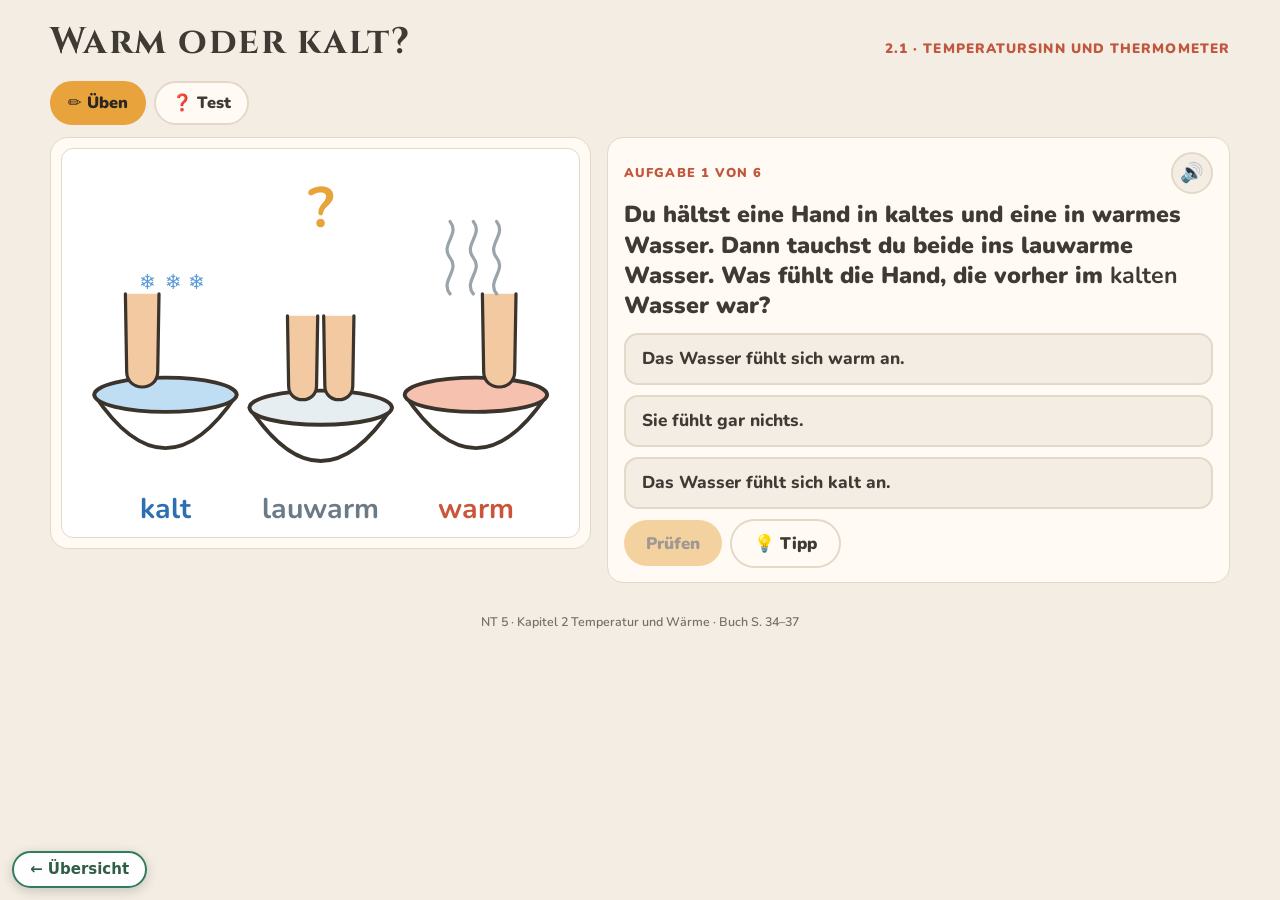
==== commit f7cd9e5a: "Add files via upload" ====
--- a/2-1.html
+++ b/2-1.html
@@ -1,201 +1,139 @@
 <!doctype html>
 <html lang="de"><head><meta charset="utf-8"><meta name="viewport" content="width=device-width,initial-scale=1,viewport-fit=cover">
 <title>2.1 Warm oder kalt? · NT 5</title>
-<link rel="preconnect" href="https://fonts.googleapis.com"><link href="https://fonts.googleapis.com/css2?family=Nunito:wght@400;600;700;800;900&display=swap" rel="stylesheet">
-<style>/* Bewusst ein helles Klassenzimmer-Design (iPad), Farben wie die Canva-Folien */
-:root{color-scheme:light;
-  --bg:#F4EEE3;--card:#FFFDF8;--ink:#3B342C;--muted:#7a7066;--line:#E2D9C8;
-  --sun:#E8A33A;--sun2:#D98A1F;--hot:#C9553A;--cold:#2F6FB0;--ok:#2E7D32;--okl:#E3F2E1;--bad:#C0392B;--badl:#FBE4E0;
-  --sel:#FFE7B8;--sky-l:#E7F1FA;
+<link rel="preconnect" href="https://fonts.googleapis.com"><link href="https://fonts.googleapis.com/css2?family=Cinzel:wght@700&family=Nunito:wght@600;700;800;900&display=swap" rel="stylesheet">
+<style>/* Übungsseiten NT 5 – Aufbau und Look wie die GPG-5-Übungen (Canva-Masterfolie):
+   cremefarbener Grund, Cinzel-Überschrift, goldene Reiter, rostrote Kennzeichnung.
+   Oben Reiter, links die Abbildung (Spielfläche), rechts das Bedienfeld. */
+:root{
+  --paper:#f4ede4; --card:#fffaf3; --ink:#3f3a34; --muted:#7a6f62; --line:#e4d8c8;
+  --gold:#e8a33d; --rust:#c0573e; --ok:#3f8f4a; --bad:#c0392b; --okl:#e3f1e3; --badl:#f8e1dc; --sel:#fbe6c8; --sky:#e9f1f7;
+  --display:"Cinzel", Georgia, serif; --body:"Nunito", system-ui, sans-serif;
+  color-scheme: light;
+  --sun:#e8a33d; --hot:#c0573e; --cold:#2f6fb0;
 }
 *{box-sizing:border-box}
+[hidden]{display:none!important}
 html{-webkit-text-size-adjust:100%}
-body{margin:0;background:var(--bg);color:var(--ink);font:18px/1.45 Nunito,system-ui,-apple-system,"Segoe UI",sans-serif;padding-block:0 60px;padding-left:max(16px,env(safe-area-inset-left,0px));padding-right:max(16px,env(safe-area-inset-right,0px))}
-button{font:inherit;color:inherit}
-.wrap{max-width:900px;margin:0 auto}
-header.top{display:flex;align-items:center;gap:12px;padding:18px 0 8px;flex-wrap:wrap}
-.pill{background:var(--ink);color:#fff;border-radius:999px;padding:4px 14px;font-weight:800;font-size:15px;text-decoration:none}
-a.pill:hover{opacity:.85}
-h1{font-size:32px;line-height:1.15;margin:6px 0 4px;font-weight:800}
-.sub{color:var(--muted);margin:0 0 14px}
-.card{background:var(--card);border:2px solid var(--line);border-radius:20px;padding:18px 18px 16px;margin:16px 0;position:relative}
-.card.s1{border-left:8px solid var(--sun)}.card.s2{border-left:8px solid var(--cold)}.card.s3{border-left:8px solid #8E44AD}
-.card.done-ok{background:#F4FBF3}
-.qhead{display:flex;gap:10px;align-items:flex-start}
-.qnum{flex:0 0 auto;background:var(--ink);color:#fff;border-radius:12px;min-width:36px;height:36px;display:grid;place-items:center;font-weight:800}
-.q{font-weight:800;font-size:20px;flex:1;margin:4px 0 12px}
-.stars{font-size:15px;white-space:nowrap;margin-top:8px}
-.s1 .stars{color:var(--sun)}.s2 .stars{color:var(--cold)}.s3 .stars{color:#8E44AD}
-.speak{flex:0 0 auto;border:0;background:var(--sky-l);border-radius:12px;width:42px;height:42px;font-size:20px;cursor:pointer}
-.fig{max-width:340px;margin:0 auto 12px}
-.fig svg,.opt svg{width:100%;height:auto;display:block;background:#fff;border-radius:12px;border:1.5px solid var(--line)}
+body{background:var(--paper);color:var(--ink);font-family:var(--body);font-weight:600;margin:0;font-size:17px;line-height:1.45;
+  padding-left:max(16px,env(safe-area-inset-left,0px));padding-right:max(16px,env(safe-area-inset-right,0px));padding-block:0 70px}
+button{font:inherit;color:inherit;cursor:pointer}
+button:focus-visible,[tabindex]:focus-visible{outline:3px solid var(--rust);outline-offset:2px}
+.wrap{max-width:1180px;margin:0 auto;display:grid;gap:12px}
+header{display:flex;flex-wrap:wrap;align-items:baseline;justify-content:space-between;gap:6px 20px;padding-top:16px}
+h1{font-family:var(--display);font-size:clamp(1.4rem,3.4vw,2.3rem);letter-spacing:.04em;margin:0;text-wrap:balance}
+.tag{color:var(--rust);font-weight:900;font-size:.85rem;letter-spacing:.08em;text-transform:uppercase}
+.tabs{display:flex;flex-wrap:wrap;gap:8px}
+.tabs button,.pill{font:900 1.02rem var(--body);background:var(--card);color:var(--ink);border:2px solid var(--line);border-radius:999px;padding:9px 16px;cursor:pointer}
+.tabs button[aria-selected="true"],.pill[aria-pressed="true"]{background:var(--gold);border-color:var(--gold);color:#2b2620}
+.lvl{display:grid;gap:12px}
+.grid2{display:grid;grid-template-columns:minmax(0,1fr) minmax(0,1.15fr);gap:16px;align-items:start}
+@media (max-width:820px){.grid2{grid-template-columns:1fr}}
+.stage{background:var(--card);border:1px solid var(--line);border-radius:18px;padding:10px;min-width:0}
+.stage .fig{margin:0;max-width:none}
+.stage svg{display:block;width:100%;height:auto;max-height:62vh}
+.side{display:grid;gap:12px;min-width:0}
+.box{background:var(--card);border:1px solid var(--line);border-radius:16px;padding:14px 16px;min-width:0}
+.box.solo{max-width:900px;width:100%}
+.kicker{font-size:.8rem;font-weight:900;letter-spacing:.08em;text-transform:uppercase;color:var(--rust)}
+.big{font-size:clamp(1.15rem,2.6vw,1.45rem);font-weight:900;line-height:1.3;margin:6px 0 12px}
+.box p{margin:6px 0;line-height:1.5;font-size:1.05rem}
+.row{display:flex;flex-wrap:wrap;gap:8px;align-items:center;margin-top:10px}
+.row.between{justify-content:space-between;flex-wrap:nowrap;margin-top:0}
+.btn{font:900 1.05rem var(--body);background:var(--gold);color:#2b2620;border:0;border-radius:999px;padding:11px 22px;min-height:46px}
+.btn.ghost{background:transparent;border:2px solid var(--line);color:var(--ink)}
+.btn:disabled{opacity:.45;cursor:default}
+.msg{font-weight:900;font-size:1.1rem;margin:10px 0 0}
+.msg:empty{display:none}
+.msg.ok{color:var(--ok)} .msg.bad{color:var(--bad)}
+.msg .why{display:block;font-weight:700;font-size:1rem;color:var(--ink);margin-top:4px}
+.score{font-variant-numeric:tabular-nums;color:var(--muted);font-weight:900}
+.score:empty{display:none}
+.src{color:var(--muted);font-size:.78rem}
+.foot{text-align:center;margin-top:18px}
+.speak{flex:0 0 auto;border:2px solid var(--line);background:var(--paper);border-radius:999px;width:42px;height:42px;font-size:19px}
+.tip{display:none;background:#fff4e2;border:2px dashed #f0cfa0;border-radius:12px;padding:8px 12px}
+.tip.show{display:block}
+.sub{color:var(--muted);margin:0 0 10px;font-size:.95rem}
+
+/* Antwortknöpfe wie im GPG-Quiz */
+.fig{max-width:380px;margin:0 auto 12px}
+.fig svg,.opt svg{width:100%;height:auto;display:block;background:#fff;border-radius:12px;border:1px solid var(--line)}
 .opts{display:grid;gap:10px}
-.opts.img{grid-template-columns:repeat(auto-fill,minmax(170px,1fr))}
-.opt{background:#fff;border:3px solid var(--line);border-radius:16px;padding:12px 14px;cursor:pointer;text-align:left;min-height:56px;font-weight:700;display:flex;flex-direction:column;gap:8px;justify-content:center}
-.opt.sel{border-color:var(--sun2);background:var(--sel)}
+.opts.img{grid-template-columns:repeat(auto-fill,minmax(150px,1fr))}
+.opt{font:800 1.08rem var(--body);text-align:left;background:var(--paper);color:var(--ink);border:2px solid var(--line);border-radius:14px;padding:12px 16px;display:flex;flex-direction:column;gap:8px;justify-content:center;min-height:52px}
+.opt.sel{border-color:var(--gold);background:var(--sel)}
 .opt.ok{border-color:var(--ok);background:var(--okl)}
 .opt.bad{border-color:var(--bad);background:var(--badl)}
+/* richtig / falsch */
 .tf{display:grid;gap:10px}
-.tfrow{display:flex;gap:10px;align-items:center;background:#fff;border:2px solid var(--line);border-radius:14px;padding:8px 10px}
-.tfrow .t{flex:1;font-weight:700}
-.tfrow button{border:3px solid var(--line);background:#fff;border-radius:12px;padding:8px 12px;min-width:84px;cursor:pointer;font-weight:800}
-.tfrow button.sel{border-color:var(--sun2);background:var(--sel)}
+.tfrow{display:flex;gap:10px;align-items:center;background:var(--paper);border:2px solid var(--line);border-radius:14px;padding:8px 10px}
+.tfrow .t{flex:1;font-weight:800}
+.tfrow button{border:2px solid var(--line);background:var(--card);border-radius:999px;padding:8px 12px;min-width:84px;font-weight:900}
+.tfrow button.sel{border-color:var(--gold);background:var(--gold);color:#2b2620}
 .tfrow.ok{border-color:var(--ok);background:var(--okl)}.tfrow.bad{border-color:var(--bad);background:var(--badl)}
+/* zuordnen */
 .match{display:grid;grid-template-columns:1fr 1fr;gap:10px 16px}
 .match .col{display:grid;gap:10px;align-content:start}
-.mitem{background:#fff;border:3px solid var(--line);border-radius:14px;padding:10px 12px;min-height:58px;cursor:pointer;font-weight:700;text-align:left;position:relative}
-.mitem.active{border-color:var(--sun2);box-shadow:0 0 0 4px var(--sel)}
-.mitem .tag{position:absolute;top:-10px;right:-8px;background:var(--ink);color:#fff;border-radius:999px;font-size:13px;padding:1px 8px}
+.mitem{background:var(--paper);border:2px solid var(--line);border-radius:14px;padding:10px 12px;min-height:56px;font-weight:800;text-align:left;position:relative}
+.mitem.active{border-color:var(--gold);box-shadow:0 0 0 4px var(--sel)}
+.mitem .tag{position:absolute;top:-10px;right:-8px;background:var(--ink);color:#fff;border-radius:999px;font-size:13px;padding:1px 8px;letter-spacing:0}
 .mitem.ok{border-color:var(--ok);background:var(--okl)}.mitem.bad{border-color:var(--bad);background:var(--badl)}
-.cloze{font-size:20px;line-height:2.5;margin:0 0 12px}
-.gap{display:inline-block;min-width:110px;border:0;border-bottom:3px solid var(--cold);background:var(--sky-l);border-radius:10px 10px 0 0;padding:0 10px;font-weight:800;cursor:pointer;line-height:1.7;text-align:center}
-.gap.active{background:var(--sel);border-color:var(--sun2)}
+/* Lückentext */
+.cloze{font-size:1.15rem;line-height:2.5;margin:0 0 12px}
+.gap{display:inline-block;min-width:110px;border:0;border-bottom:3px solid var(--rust);background:#fff;border-radius:10px 10px 0 0;padding:0 10px;font-weight:900;line-height:1.7;text-align:center}
+.gap.active{background:var(--sel);border-color:var(--gold)}
 .gap.ok{background:var(--okl);border-color:var(--ok)}.gap.bad{background:var(--badl);border-color:var(--bad)}
-.bank{display:flex;flex-wrap:wrap;gap:8px;padding:12px;background:#fffbef;border-radius:16px;border:2px dashed var(--sun)}
-.chip{background:#fff;border:2px solid var(--line);border-radius:12px;padding:8px 14px;font-weight:800;cursor:pointer;min-height:46px}
+.bank{display:flex;flex-wrap:wrap;gap:8px;padding:12px;background:var(--paper);border-radius:14px;border:2px dashed var(--gold)}
+.chip{background:var(--card);border:2px solid var(--line);border-radius:999px;padding:8px 14px;font-weight:900;min-height:44px}
 .chip.used{opacity:.3}
-.chip.active{border-color:var(--sun2);background:var(--sel)}
+.chip.active{border-color:var(--gold);background:var(--sel)}
+.chip.ok{border-color:var(--ok);background:var(--okl)}.chip.bad{border-color:var(--bad);background:var(--badl)}
+/* Reihenfolge */
 .olist{display:grid;gap:10px}
-.ocard{display:flex;gap:12px;align-items:center;background:#fff;border:3px solid var(--line);border-radius:14px;padding:10px 12px;cursor:pointer;font-weight:700;text-align:left;width:100%}
-.ocard .n{flex:0 0 auto;width:38px;height:38px;border-radius:50%;border:3px dashed var(--muted);display:grid;place-items:center;font-weight:800}
-.ocard.sel .n{border:0;background:var(--sun2);color:#fff}
+.ocard{display:flex;gap:12px;align-items:center;background:var(--paper);border:2px solid var(--line);border-radius:14px;padding:10px 12px;font-weight:800;text-align:left;width:100%}
+.ocard .n{flex:0 0 auto;width:36px;height:36px;border-radius:50%;border:2px dashed var(--muted);display:grid;place-items:center;font-weight:900}
+.ocard.sel .n{border:0;background:var(--gold);color:#2b2620}
 .ocard.ok{border-color:var(--ok);background:var(--okl)}.ocard.bad{border-color:var(--bad);background:var(--badl)}
-.pool{display:flex;flex-wrap:wrap;gap:8px;min-height:56px;padding:10px;border-radius:16px;background:#f3eee3;margin-bottom:12px}
-.buckets{display:grid;gap:12px;grid-template-columns:repeat(auto-fit,minmax(200px,1fr))}
-.bucket{border:3px dashed var(--line);border-radius:16px;padding:10px;min-height:120px;cursor:pointer;background:#fff}
-.bucket h4{margin:0 0 8px;font-size:17px}
+/* sortieren */
+.pool{display:flex;flex-wrap:wrap;gap:8px;min-height:56px;padding:10px;border-radius:14px;background:var(--paper);margin-bottom:12px}
+.buckets{display:grid;gap:12px;grid-template-columns:repeat(auto-fit,minmax(180px,1fr))}
+.bucket{border:2px dashed var(--line);border-radius:14px;padding:10px;min-height:120px;background:#fff;cursor:pointer}
+.bucket h4{margin:0 0 8px;font-size:1rem;font-weight:900}
 .bucket .chip{display:inline-block;margin:3px}
-.bucket.hl{border-color:var(--sun2);background:#fffaf0}
-.chip.ok{border-color:var(--ok);background:var(--okl)}.chip.bad{border-color:var(--bad);background:var(--badl)}
-.thermos{display:grid;grid-template-columns:repeat(auto-fill,minmax(150px,1fr));gap:12px}
-.th{background:#fff;border:2px solid var(--line);border-radius:16px;padding:10px;text-align:center}
+.bucket.hl{border-color:var(--gold);background:#fffaf0}
+/* Thermometer */
+.thermos{display:grid;grid-template-columns:repeat(auto-fill,minmax(200px,1fr));gap:12px}
+.th{background:#fff;border:2px solid var(--line);border-radius:14px;padding:10px;text-align:center}
 .th svg{height:230px;width:auto}
-.stepper{display:flex;align-items:center;justify-content:center;gap:6px;margin-top:6px}
-.stepper button{width:44px;height:44px;border-radius:12px;border:2px solid var(--line);background:#fff;font-size:22px;font-weight:800;cursor:pointer}
-.stepper .v{min-width:72px;font-weight:800;font-size:20px}
+.stepper{display:flex;align-items:center;justify-content:center;gap:4px;margin-top:6px}
+.stepper button{width:36px;height:40px;padding:0;border-radius:999px;border:2px solid var(--line);background:var(--card);font-size:20px;font-weight:900}
+.stepper .v{min-width:62px;text-align:center;font-weight:900;font-size:1.15rem}
 .th.ok{border-color:var(--ok);background:var(--okl)}.th.bad{border-color:var(--bad);background:var(--badl)}
 .setth{display:flex;gap:18px;align-items:center;flex-wrap:wrap;justify-content:center}
-.setth input[type=range]{width:260px}
-.actions{display:flex;gap:10px;flex-wrap:wrap;margin-top:14px;align-items:center}
-.btn{border:0;border-radius:14px;padding:12px 20px;font-weight:800;cursor:pointer;background:var(--sun);color:#fff;min-height:48px}
-.btn.sec{background:#fff;color:var(--ink);border:2px solid var(--line)}
-.btn:disabled{opacity:.45;cursor:default}
-.fb{font-weight:800;border-radius:12px;padding:10px 14px;margin-top:12px;display:none}
-.fb.ok{display:block;background:var(--okl);color:var(--ok)}
-.fb.bad{display:block;background:var(--badl);color:var(--bad)}
-.fb.info{display:block;background:var(--sky-l);color:var(--cold)}
-.tip{display:none;margin-top:10px;background:#fffbef;border:2px dashed var(--sun);border-radius:12px;padding:8px 12px}
-.tip.show{display:block}
-.film{display:flex;gap:14px;align-items:center;text-decoration:none;color:inherit}
-.film .play{flex:0 0 64px;height:64px;border-radius:18px;background:var(--hot);color:#fff;display:grid;place-items:center;font-size:28px}
-.film b{display:block;font-size:19px}
-.intro{display:flex;gap:12px;align-items:center;flex-wrap:wrap}
-.intro input{font:inherit;padding:10px 14px;border-radius:12px;border:2px solid var(--line);min-width:220px}
+.badge2{font-weight:900}
+/* Simulation */
+.sim canvas{width:100%;height:auto;display:block;background:#fff;border-radius:14px;border:1px solid var(--line);touch-action:none}
+.simctl{display:flex;align-items:center;gap:12px;margin-top:10px;flex-wrap:wrap;font-weight:800}
+.simctl input{flex:1;min-width:180px;accent-color:var(--rust)}
+/* Film */
+.film{display:flex;gap:14px;align-items:center;text-decoration:none;color:inherit;margin-top:8px}
+.film .play{flex:0 0 64px;height:64px;border-radius:18px;background:var(--rust);color:#fff;display:grid;place-items:center;font-size:28px}
+.film .big{display:block;margin:0}
+/* Ergebnis */
 .result{text-align:center}
-.result .big{font-size:56px;line-height:1}
-.result .score{font-size:30px;font-weight:800;margin:6px 0}
-.tiles{display:grid;grid-template-columns:repeat(auto-fill,minmax(250px,1fr));gap:14px;margin-top:10px}
-.tile{display:block;background:var(--card);border:2px solid var(--line);border-radius:20px;padding:14px;text-decoration:none;color:inherit;transition:transform .1s}
-.tile:hover{transform:translateY(-2px)}
-.tile svg{width:100%;height:auto;border-radius:12px;background:#fff;border:1.5px solid var(--line)}
-.tile .no{display:inline-block;background:var(--ink);color:#fff;border-radius:999px;padding:2px 12px;font-weight:800;font-size:14px;margin-top:10px}
-.tile h3{margin:6px 0 2px;font-size:21px}
-.tile .prog{color:var(--muted);font-size:15px}
-.tile.test{border-color:var(--sun)}
-.sim canvas{width:100%;height:auto;display:block;background:#fff;border-radius:14px;border:2px solid var(--line);touch-action:none}
-.simctl{display:flex;align-items:center;gap:12px;margin-top:10px;flex-wrap:wrap}
-.simctl input{flex:1;min-width:200px;accent-color:var(--hot)}
-.badge2{font-weight:800}
-.foot{color:var(--muted);font-size:14px;margin-top:30px;text-align:center}
-@media (max-width:560px){h1{font-size:26px}.match{grid-template-columns:1fr 1fr;gap:8px}.mitem{font-size:15px;padding:8px}.q{font-size:18px}}
-
-/* ---- Freigabe / Sperre ---- */
-.tile{position:relative}
-.tile .thead{display:flex;align-items:center;gap:10px;margin-top:10px}
-.tile .thead .no{margin:0;font-size:18px;padding:3px 14px;flex:0 0 auto}
-.tile .thead h3{margin:0;font-size:21px;line-height:1.2}
-.tile .lockbadge{position:absolute;top:22px;right:22px;background:var(--ink);color:#fff;border-radius:999px;padding:3px 12px;font-weight:800;font-size:15px}
-.tile .lockbadge:empty{display:none}
-.tile.locked{cursor:not-allowed;background:#EEE8DD}
-.tile.locked:hover{transform:none}
-.tile.locked svg{filter:grayscale(1) opacity(.45)}
-.tile.locked h3,.tile.locked .prog{opacity:.55}
-.tile.shake{animation:shake .35s}
-@keyframes shake{25%{transform:translateX(-6px)}50%{transform:translateX(6px)}75%{transform:translateX(-4px)}}
-#freiinfo{font-weight:700;color:var(--hot);margin:0 0 6px}
-#freiinfo:empty{display:none}
-.tbtn{background:none;border:2px solid var(--line);border-radius:999px;padding:6px 16px;color:var(--muted);font-weight:700;cursor:pointer;margin-left:auto}
-.modal{position:fixed;inset:0;background:rgba(59,52,44,.55);display:flex;align-items:flex-start;justify-content:center;padding:30px 16px;overflow:auto;z-index:50}
-.modal[hidden]{display:none}
-.mbox{background:var(--card);border-radius:22px;max-width:620px;width:100%;padding:20px 20px 18px;position:relative;border:2px solid var(--line)}
-.mbox h2{margin:0 0 10px;font-size:24px}
-.x{position:absolute;top:12px;right:14px;border:none;background:none;font-size:28px;cursor:pointer;color:var(--muted)}
-.pinrow{display:flex;gap:10px;margin-top:8px}
-.pinrow input{flex:1;font:inherit;font-size:24px;letter-spacing:6px;padding:8px 14px;border:2px solid var(--line);border-radius:14px;min-width:0}
-.btn{font:inherit;font-weight:800;border:none;border-radius:14px;padding:10px 18px;background:var(--sun);color:#fff;cursor:pointer}
-.btn.g{background:var(--ink)}
-.trow{display:flex;align-items:center;gap:12px;padding:10px 4px;border-bottom:1px solid var(--line);cursor:pointer}
-.trow .no{color:#fff;border-radius:999px;padding:2px 12px;font-weight:800;font-size:15px}
-.trow .tt{flex:1;font-weight:700}
-.sw{position:absolute;opacity:0;width:1px;height:1px}
-.swl{width:56px;height:32px;border-radius:999px;background:#CFC6B6;position:relative;transition:.15s;flex:0 0 auto}
-.swl::after{content:"🔒";position:absolute;left:3px;top:3px;width:26px;height:26px;border-radius:50%;background:#fff;display:grid;place-items:center;font-size:13px;transition:.15s}
-.sw:checked+.swl{background:var(--ok)}
-.sw:checked+.swl::after{content:"✓";left:27px;color:var(--ok);font-weight:800}
-.sw:focus-visible+.swl{outline:3px solid var(--sun)}
-.tbar{display:flex;gap:10px;flex-wrap:wrap;margin:6px 0 10px}
-.share{display:flex;gap:16px;flex-wrap:wrap;align-items:flex-start;margin-top:14px;background:var(--sky-l);border-radius:16px;padding:14px}
-.share .l{flex:1;min-width:220px}
-.share input{width:100%;font:inherit;font-size:14px;padding:8px 10px;border:2px solid var(--line);border-radius:10px;margin:6px 0 8px}
-#qr{background:#fff;padding:8px;border-radius:10px;min-height:40px;font-size:14px;color:var(--muted)}
-#qr img,#qr canvas{display:block}
+.result .row{justify-content:center}
+.result .sun{font-size:52px;line-height:1.1;margin-top:6px}
+.result .nm{font:inherit;padding:6px 12px;border-radius:999px;border:2px solid var(--line);width:180px;background:#fff}
+/* gesperrte Übung */
 .lockpage{text-align:center;padding:40px 20px;margin-top:40px}
-.lockpage h1{font-size:28px}
-
-/* ---- Aufbau wie GPG 5 (Startseite + Reiter), Farben/Schrift NT ---- */
-.wrap.wide{max-width:1040px}
-.shead{display:grid;grid-template-columns:minmax(0,1fr) auto;align-items:center;gap:12px 24px;margin:24px 0 22px}
-.shead h1{font-size:clamp(2rem,6vw,3.2rem);font-weight:900;line-height:1.08;margin:0;text-wrap:balance}
-.shead .bar{width:70px;height:5px;border-radius:3px;background:var(--sun);margin:16px 0 12px}
-.shead .kicker{color:var(--hot);font-weight:900;font-size:1.05rem}
-.shead .sub{margin:6px 0 0}
-.shead .hero{width:clamp(170px,30vw,300px);background:#fff;border:2px solid var(--line);border-radius:22px;padding:8px}
-.shead .hero svg{width:100%;height:auto;display:block}
-.shead .mini{font-size:42px;line-height:1;margin-bottom:10px}
-#liste{display:grid;grid-template-columns:repeat(auto-fill,minmax(250px,1fr));gap:14px}
-a.ucard{display:flex;align-items:center;gap:14px;text-decoration:none;color:inherit;background:var(--card);border:2px solid var(--line);border-radius:18px;padding:14px 16px;transition:transform .12s,box-shadow .12s,border-color .12s;position:relative}
-a.ucard:hover,a.ucard:focus-visible{transform:translateY(-3px);border-color:var(--sun);box-shadow:0 8px 20px rgba(59,52,44,.12);outline:none}
-.ucard .ic{flex:0 0 auto;width:60px;height:60px;border-radius:16px;display:grid;place-items:center;font-size:32px;line-height:1;border:2px solid var(--line);background:var(--bg)}
-.ucard .nr{display:inline-block;font-size:.8rem;font-weight:900;letter-spacing:.04em;color:#fff;border-radius:999px;padding:1px 10px}
-.ucard .title{font-size:1.08rem;font-weight:900;line-height:1.25;margin-top:3px}
-.ucard .go{font-size:.85rem;color:var(--muted);margin-top:2px}
-a.ucard.test{background:#FCEBCB;border-color:#F0CFA0}
-a.ucard.test .ic{background:#FFF4E2;border-color:#F0CFA0}
-a.ucard.soon{pointer-events:none;opacity:.5}
-a.ucard.locked{background:#EEE8DD;cursor:not-allowed}
-a.ucard.locked:hover{transform:none;box-shadow:none;border-color:var(--line)}
-a.ucard.locked .ic{filter:grayscale(1);opacity:.5}
-a.ucard.locked .title,a.ucard.locked .nr{opacity:.55}
-a.ucard.locked .go{color:var(--ink);font-weight:800}
-a.ucard.shake{animation:shake .35s}
-.sfoot{display:flex;align-items:center;justify-content:center;gap:14px;flex-wrap:wrap;color:var(--muted);font-size:.9rem;margin-top:26px;text-align:center}
-.sfoot .tbtn{margin:0}
-@media (max-width:560px){.shead{grid-template-columns:1fr}.shead .hero{width:180px;justify-self:center;grid-row:1}}
-/* Übungsseite */
-.xhead{display:flex;flex-wrap:wrap;align-items:baseline;justify-content:space-between;gap:6px 20px;padding-top:18px;margin-bottom:12px}
-.xhead h1{margin:0;font-size:clamp(1.5rem,3.6vw,2.2rem);font-weight:900}
-.xhead .tag{color:var(--hot);font-weight:900;font-size:.85rem;letter-spacing:.06em;text-transform:uppercase}
-.tabs{display:flex;flex-wrap:wrap;gap:8px;margin-bottom:6px}
-.tabs button{font-weight:900;font-size:1.02rem;background:var(--card);color:var(--ink);border:2px solid var(--line);border-radius:999px;padding:9px 16px;cursor:pointer}
-.tabs button[aria-selected="true"]{background:var(--sun);border-color:var(--sun);color:#2b2620}
-.tabs button:focus-visible{outline:3px solid var(--hot);outline-offset:2px}
-.lvl>.sub{margin:10px 0 0}
-.result .nm{font:inherit;padding:6px 12px;border-radius:10px;border:2px solid var(--line);width:180px}
-.backbtn{position:fixed;z-index:9;left:max(12px,env(safe-area-inset-left,0px));bottom:max(12px,env(safe-area-inset-bottom,0px));display:inline-flex;align-items:center;gap:6px;padding:9px 16px;border-radius:999px;background:rgba(255,253,248,.96);color:var(--ink);font-weight:800;font-size:15px;text-decoration:none;box-shadow:0 3px 12px rgba(0,0,0,.18);border:2px solid var(--sun)}
-@media (prefers-reduced-motion:reduce){a.ucard{transition:none}}
+.lockpage h1{font-size:1.6rem}
+.lockpage .pill{display:inline-block;text-decoration:none;margin-top:10px}
+@media (max-width:560px){.match{gap:8px}.mitem{font-size:15px;padding:8px}}
+@media (prefers-reduced-motion: reduce){*{transition:none!important;animation:none!important}}
 </style></head>
 <body data-uebung="2.1"><main class="wrap" id="app"></main>
-<script>window.PAGE = {"no": "2.1", "title": "Warm oder kalt?", "sub": "Temperatursinn und Thermometer", "book": "S. 34–37", "tile": "schuesseln", "tasks": [{"type": "mc", "stars": 1, "q": "Du hältst eine Hand in kaltes und eine in warmes Wasser. Dann tauchst du beide ins lauwarme Wasser. Was fühlt die Hand, die vorher im <b>kalten<\/b> Wasser war?", "img": "schuesseln", "opts": [{"t": "Das Wasser fühlt sich warm an."}, {"t": "Das Wasser fühlt sich kalt an."}, {"t": "Sie fühlt gar nichts."}], "a": 0, "tip": "Die Hand vergleicht mit ihrer eigenen Temperatur.", "why": "Die Hand war kalt – im Vergleich wirkt das lauwarme Wasser warm. Der Temperatursinn kann uns täuschen."}, {"type": "match", "stars": 1, "q": "Welches Thermometer benutzt man wofür? Verbinde.", "left": ["Flüssigkeitsthermometer", "Bimetallthermometer", "elektronisches Thermometer"], "right": ["Luft- oder Badethermometer", "Thermometer am Fenster oder im Kühlschrank", "Fieber messen"], "tip": "Das Fieberthermometer zeigt die Zahl auf einem kleinen Bildschirm."}, {"type": "multi", "stars": 1, "q": "Tippe alle <b>Thermometer<\/b> an.", "opts": [{"t": "Flüssigkeitsthermometer", "img": "fluessig"}, {"t": "Bimetallthermometer", "img": "bimetall"}, {"t": "Topf", "img": "topf"}, {"t": "elektronisches Thermometer", "img": "elektronisch"}], "a": [0, 1, 3]}, {"type": "cloze", "stars": 2, "q": "Ergänze den Lückentext.", "text": "Wir spüren die Temperatur mit der {Haut}. Genau messen wir mit einem {Thermometer}. Die Einheit heißt Grad {Celsius}. Unser Körper hat ungefähr {37} °C.", "extra": ["Nase", "20", "Meter"], "tip": "Fieber beginnt bei 38 °C – normal ist etwas weniger."}, {"type": "tf", "stars": 2, "q": "Richtig oder falsch?", "items": [["Mit der Hand kann man die Temperatur genau bestimmen.", false], ["Ein Bimetall besteht aus zwei verschiedenen Metallen.", true], ["Ein elektronisches Thermometer funktioniert ohne Batterie.", false], ["Der Temperatursinn schützt uns vor Verbrennungen.", true]]}, {"type": "mc", "stars": 3, "q": "Peter hat warm geduscht, Merve kalt. Beide springen ins gleiche Becken. Wer friert?", "opts": [{"t": "Peter friert."}, {"t": "Merve friert."}, {"t": "Beide frieren gleich."}], "a": 0, "why": "Peters Haut ist warm. Im Vergleich dazu fühlt sich das Wasser kalt an. Für Merves kalte Haut fühlt sich das gleiche Wasser warm an."}], "img": {"elektronisch": "<svg viewBox=\"0 0 400 300\" xmlns=\"http://www.w3.org/2000/svg\"><path d=\"M70,215 C60,200 70,180 95,170 L300,95 C325,86 345,100 340,120 C336,134 325,140 312,145 L110,220 C95,226 78,226 70,215Z\" fill=\"#FFFFFF\" stroke=\"#3B342C\" stroke-width=\"3\" stroke-linecap=\"round\" stroke-linejoin=\"round\"/><path d=\"M300,95 L345,78 C352,76 356,84 350,88 L312,145\" fill=\"#DCE3E8\" stroke=\"#3B342C\" stroke-width=\"2.5\" stroke-linecap=\"round\" stroke-linejoin=\"round\"/><path d=\"M118,190 L230,148 L242,178 L130,220Z\" fill=\"#CFE8D8\" stroke=\"#3B342C\" stroke-width=\"2.5\" stroke-linecap=\"round\" stroke-linejoin=\"round\"/><text x=\"180\" y=\"196\" transform=\"rotate(-20 180 190)\" font-family=\"DejaVu Sans Mono, monospace\" font-weight=\"700\" font-size=\"30\" fill=\"#3B342C\" text-anchor=\"middle\">37,1°<\/text><circle cx=\"268\" cy=\"152\" r=\"10\" fill=\"#E9C46A\" stroke=\"#3B342C\" stroke-width=\"2\"/><line x1=\"348.0\" y1=\"82.0\" x2=\"375.0\" y2=\"72.0\" stroke=\"#B9C2C9\" stroke-width=\"6\" stroke-linecap=\"round\"/><path d=\"M40,70 l18,-12 M40,95 l24,-4 M50,45 l10,-16\" fill=\"none\" stroke=\"#C9553A\" stroke-width=\"3\" stroke-linecap=\"round\" stroke-linejoin=\"round\"/><\/svg>", "topf": "<svg viewBox=\"0 0 400 300\" xmlns=\"http://www.w3.org/2000/svg\"><rect x=\"80\" y=\"235\" width=\"240\" height=\"30\" rx=\"4\" fill=\"#5A5A5A\" stroke=\"#3B342C\" stroke-width=\"3\"/><rect x=\"105\" y=\"228\" width=\"190\" height=\"10\" rx=\"3\" fill=\"#E4573D\" stroke=\"#3B342C\" stroke-width=\"2\"/><path d=\"M100,120 L100,215 C100,226 110,228 120,228 L280,228 C290,228 300,226 300,215 L300,120 Z\" fill=\"#B9C2C9\" stroke=\"#3B342C\" stroke-width=\"3\" stroke-linecap=\"round\" stroke-linejoin=\"round\"/><rect x=\"100\" y=\"140\" width=\"200\" height=\"75\" rx=\"0\" fill=\"#CFE6F7\" stroke=\"none\" stroke-width=\"0\"/><line x1=\"100.0\" y1=\"140.0\" x2=\"300.0\" y2=\"140.0\" stroke=\"#2F6FB0\" stroke-width=\"2\" stroke-linecap=\"round\"/><rect x=\"300\" y=\"128\" width=\"70\" height=\"14\" rx=\"6\" fill=\"#3B342C\" stroke=\"#3B342C\" stroke-width=\"2\"/><rect x=\"30\" y=\"128\" width=\"70\" height=\"14\" rx=\"6\" fill=\"#3B342C\" stroke=\"#3B342C\" stroke-width=\"2\"/><path d=\"M170,112 c-8,-10 8,-18 0,-28 c-8,-10 8,-18 0,-28\" fill=\"none\" stroke=\"#9AA4AB\" stroke-width=\"2.5\" stroke-linecap=\"round\" stroke-linejoin=\"round\"/><path d=\"M188,112 c-8,-10 8,-18 0,-28 c-8,-10 8,-18 0,-28\" fill=\"none\" stroke=\"#9AA4AB\" stroke-width=\"2.5\" stroke-linecap=\"round\" stroke-linejoin=\"round\"/><path d=\"M206,112 c-8,-10 8,-18 0,-28 c-8,-10 8,-18 0,-28\" fill=\"none\" stroke=\"#9AA4AB\" stroke-width=\"2.5\" stroke-linecap=\"round\" stroke-linejoin=\"round\"/><line x1=\"140.0\" y1=\"255.0\" x2=\"140.0\" y2=\"160.0\" stroke=\"#C9553A\" stroke-width=\"4\" stroke-linecap=\"round\"/><polygon points=\"140.0,160.0 145.2,170.8 134.8,170.8\" fill=\"#C9553A\" stroke=\"#C9553A\" stroke-width=\"2\" stroke-linejoin=\"round\"/><line x1=\"200.0\" y1=\"255.0\" x2=\"200.0\" y2=\"160.0\" stroke=\"#C9553A\" stroke-width=\"4\" stroke-linecap=\"round\"/><polygon points=\"200.0,160.0 205.2,170.8 194.8,170.8\" fill=\"#C9553A\" stroke=\"#C9553A\" stroke-width=\"2\" stroke-linejoin=\"round\"/><line x1=\"260.0\" y1=\"255.0\" x2=\"260.0\" y2=\"160.0\" stroke=\"#C9553A\" stroke-width=\"4\" stroke-linecap=\"round\"/><polygon points=\"260.0,160.0 265.2,170.8 254.8,170.8\" fill=\"#C9553A\" stroke=\"#C9553A\" stroke-width=\"2\" stroke-linejoin=\"round\"/><text x=\"200\" y=\"292\" font-family=\"Nunito, DejaVu Sans, sans-serif\" font-weight=\"700\" font-size=\"20\" fill=\"#C9553A\" text-anchor=\"middle\">heiß → kalt<\/text><\/svg>", "schuesseln": "<svg viewBox=\"0 0 400 300\" xmlns=\"http://www.w3.org/2000/svg\"><path d=\"M25.0,190 Q80,272.5 135.0,190\" fill=\"#FFFFFF\" stroke=\"#3B342C\" stroke-width=\"3\" stroke-linecap=\"round\" stroke-linejoin=\"round\"/><ellipse cx=\"80\" cy=\"190\" rx=\"55.0\" ry=\"13.2\" fill=\"#BFDDF3\" stroke=\"#3B342C\" stroke-width=\"3\"/><path d=\"M145.0,200 Q200,282.5 255.0,200\" fill=\"#FFFFFF\" stroke=\"#3B342C\" stroke-width=\"3\" stroke-linecap=\"round\" stroke-linejoin=\"round\"/><ellipse cx=\"200\" cy=\"200\" rx=\"55.0\" ry=\"13.2\" fill=\"#E7EEF2\" stroke=\"#3B342C\" stroke-width=\"3\"/><path d=\"M265.0,190 Q320,272.5 375.0,190\" fill=\"#FFFFFF\" stroke=\"#3B342C\" stroke-width=\"3\" stroke-linecap=\"round\" stroke-linejoin=\"round\"/><ellipse cx=\"320\" cy=\"190\" rx=\"55.0\" ry=\"13.2\" fill=\"#F7C1B0\" stroke=\"#3B342C\" stroke-width=\"3\"/><path d=\"M49.0,112.0 L50.0,172.0 C50.0,188.0 74.0,188.0 74.0,172.0 L75.0,112.0\" fill=\"#F2C9A0\" stroke=\"#3B342C\" stroke-width=\"2.5\" stroke-linecap=\"round\" stroke-linejoin=\"round\"/><path d=\"M325.0,112.0 L326.0,172.0 C326.0,188.0 350.0,188.0 350.0,172.0 L351.0,112.0\" fill=\"#F2C9A0\" stroke=\"#3B342C\" stroke-width=\"2.5\" stroke-linecap=\"round\" stroke-linejoin=\"round\"/><path d=\"M174.3,129.0 L175.2,183.0 C175.2,197.4 196.8,197.4 196.8,183.0 L197.7,129.0\" fill=\"#F2C9A0\" stroke=\"#3B342C\" stroke-width=\"2.5\" stroke-linecap=\"round\" stroke-linejoin=\"round\"/><path d=\"M202.3,129.0 L203.2,183.0 C203.2,197.4 224.8,197.4 224.8,183.0 L225.7,129.0\" fill=\"#F2C9A0\" stroke=\"#3B342C\" stroke-width=\"2.5\" stroke-linecap=\"round\" stroke-linejoin=\"round\"/><text x=\"66\" y=\"108\" font-family=\"Nunito, DejaVu Sans, sans-serif\" font-weight=\"700\" font-size=\"16\" fill=\"#5B9BD5\" text-anchor=\"middle\">❄<\/text><text x=\"86\" y=\"108\" font-family=\"Nunito, DejaVu Sans, sans-serif\" font-weight=\"700\" font-size=\"16\" fill=\"#5B9BD5\" text-anchor=\"middle\">❄<\/text><text x=\"104\" y=\"108\" font-family=\"Nunito, DejaVu Sans, sans-serif\" font-weight=\"700\" font-size=\"16\" fill=\"#5B9BD5\" text-anchor=\"middle\">❄<\/text><path d=\"M300,112 c-8,-10 8,-18 0,-28 c-8,-10 8,-18 0,-28\" fill=\"none\" stroke=\"#9AA4AB\" stroke-width=\"2.5\" stroke-linecap=\"round\" stroke-linejoin=\"round\"/><path d=\"M318,112 c-8,-10 8,-18 0,-28 c-8,-10 8,-18 0,-28\" fill=\"none\" stroke=\"#9AA4AB\" stroke-width=\"2.5\" stroke-linecap=\"round\" stroke-linejoin=\"round\"/><path d=\"M336,112 c-8,-10 8,-18 0,-28 c-8,-10 8,-18 0,-28\" fill=\"none\" stroke=\"#9AA4AB\" stroke-width=\"2.5\" stroke-linecap=\"round\" stroke-linejoin=\"round\"/><text x=\"80\" y=\"285\" font-family=\"Nunito, DejaVu Sans, sans-serif\" font-weight=\"700\" font-size=\"22\" fill=\"#2F6FB0\" text-anchor=\"middle\">kalt<\/text><text x=\"200\" y=\"285\" font-family=\"Nunito, DejaVu Sans, sans-serif\" font-weight=\"700\" font-size=\"22\" fill=\"#6B7A87\" text-anchor=\"middle\">lauwarm<\/text><text x=\"320\" y=\"285\" font-family=\"Nunito, DejaVu Sans, sans-serif\" font-weight=\"700\" font-size=\"22\" fill=\"#C9553A\" text-anchor=\"middle\">warm<\/text><text x=\"200\" y=\"60\" font-family=\"Nunito, DejaVu Sans, sans-serif\" font-weight=\"700\" font-size=\"44\" fill=\"#E8A33A\" text-anchor=\"middle\">?<\/text><\/svg>", "bimetall": "<svg viewBox=\"0 0 400 300\" xmlns=\"http://www.w3.org/2000/svg\"><circle cx=\"200\" cy=\"150\" r=\"118\" fill=\"#FFFFFF\" stroke=\"#3B342C\" stroke-width=\"4\"/><circle cx=\"200\" cy=\"150\" r=\"104\" fill=\"#FBF7EE\" stroke=\"#3B342C\" stroke-width=\"1.5\"/><path d=\"M137.8,212.2 A88,88 0 0 1 137.8,87.8\" fill=\"none\" stroke=\"#5B9BD5\" stroke-width=\"10\" stroke-linecap=\"round\" stroke-linejoin=\"round\"/><path d=\"M137.8,87.8 A88,88 0 0 1 262.2,87.8\" fill=\"none\" stroke=\"#E9C46A\" stroke-width=\"10\" stroke-linecap=\"round\" stroke-linejoin=\"round\"/><path d=\"M262.2,87.8 A88,88 0 0 1 262.2,212.2\" fill=\"none\" stroke=\"#E4573D\" stroke-width=\"10\" stroke-linecap=\"round\" stroke-linejoin=\"round\"/><line x1=\"150.5\" y1=\"199.5\" x2=\"142.0\" y2=\"208.0\" stroke=\"#3B342C\" stroke-width=\"2\" stroke-linecap=\"round\"/><line x1=\"137.7\" y1=\"193.6\" x2=\"132.8\" y2=\"197.0\" stroke=\"#3B342C\" stroke-width=\"2\" stroke-linecap=\"round\"/><line x1=\"131.1\" y1=\"182.1\" x2=\"125.7\" y2=\"184.7\" stroke=\"#3B342C\" stroke-width=\"2\" stroke-linecap=\"round\"/><line x1=\"132.4\" y1=\"168.1\" x2=\"120.8\" y2=\"171.2\" stroke=\"#3B342C\" stroke-width=\"2\" stroke-linecap=\"round\"/><line x1=\"124.3\" y1=\"156.6\" x2=\"118.3\" y2=\"157.1\" stroke=\"#3B342C\" stroke-width=\"2\" stroke-linecap=\"round\"/><line x1=\"124.3\" y1=\"143.4\" x2=\"118.3\" y2=\"142.9\" stroke=\"#3B342C\" stroke-width=\"2\" stroke-linecap=\"round\"/><line x1=\"132.4\" y1=\"131.9\" x2=\"120.8\" y2=\"128.8\" stroke=\"#3B342C\" stroke-width=\"2\" stroke-linecap=\"round\"/><line x1=\"131.1\" y1=\"117.9\" x2=\"125.7\" y2=\"115.3\" stroke=\"#3B342C\" stroke-width=\"2\" stroke-linecap=\"round\"/><line x1=\"137.7\" y1=\"106.4\" x2=\"132.8\" y2=\"103.0\" stroke=\"#3B342C\" stroke-width=\"2\" stroke-linecap=\"round\"/><line x1=\"150.5\" y1=\"100.5\" x2=\"142.0\" y2=\"92.0\" stroke=\"#3B342C\" stroke-width=\"2\" stroke-linecap=\"round\"/><line x1=\"156.4\" y1=\"87.7\" x2=\"153.0\" y2=\"82.8\" stroke=\"#3B342C\" stroke-width=\"2\" stroke-linecap=\"round\"/><line x1=\"167.9\" y1=\"81.1\" x2=\"165.3\" y2=\"75.7\" stroke=\"#3B342C\" stroke-width=\"2\" stroke-linecap=\"round\"/><line x1=\"181.9\" y1=\"82.4\" x2=\"178.8\" y2=\"70.8\" stroke=\"#3B342C\" stroke-width=\"2\" stroke-linecap=\"round\"/><line x1=\"193.4\" y1=\"74.3\" x2=\"192.9\" y2=\"68.3\" stroke=\"#3B342C\" stroke-width=\"2\" stroke-linecap=\"round\"/><line x1=\"206.6\" y1=\"74.3\" x2=\"207.1\" y2=\"68.3\" stroke=\"#3B342C\" stroke-width=\"2\" stroke-linecap=\"round\"/><line x1=\"218.1\" y1=\"82.4\" x2=\"221.2\" y2=\"70.8\" stroke=\"#3B342C\" stroke-width=\"2\" stroke-linecap=\"round\"/><line x1=\"232.1\" y1=\"81.1\" x2=\"234.7\" y2=\"75.7\" stroke=\"#3B342C\" stroke-width=\"2\" stroke-linecap=\"round\"/><line x1=\"243.6\" y1=\"87.7\" x2=\"247.0\" y2=\"82.8\" stroke=\"#3B342C\" stroke-width=\"2\" stroke-linecap=\"round\"/><line x1=\"249.5\" y1=\"100.5\" x2=\"258.0\" y2=\"92.0\" stroke=\"#3B342C\" stroke-width=\"2\" stroke-linecap=\"round\"/><line x1=\"262.3\" y1=\"106.4\" x2=\"267.2\" y2=\"103.0\" stroke=\"#3B342C\" stroke-width=\"2\" stroke-linecap=\"round\"/><line x1=\"268.9\" y1=\"117.9\" x2=\"274.3\" y2=\"115.3\" stroke=\"#3B342C\" stroke-width=\"2\" stroke-linecap=\"round\"/><line x1=\"267.6\" y1=\"131.9\" x2=\"279.2\" y2=\"128.8\" stroke=\"#3B342C\" stroke-width=\"2\" stroke-linecap=\"round\"/><line x1=\"275.7\" y1=\"143.4\" x2=\"281.7\" y2=\"142.9\" stroke=\"#3B342C\" stroke-width=\"2\" stroke-linecap=\"round\"/><line x1=\"275.7\" y1=\"156.6\" x2=\"281.7\" y2=\"157.1\" stroke=\"#3B342C\" stroke-width=\"2\" stroke-linecap=\"round\"/><line x1=\"267.6\" y1=\"168.1\" x2=\"279.2\" y2=\"171.2\" stroke=\"#3B342C\" stroke-width=\"2\" stroke-linecap=\"round\"/><line x1=\"268.9\" y1=\"182.1\" x2=\"274.3\" y2=\"184.7\" stroke=\"#3B342C\" stroke-width=\"2\" stroke-linecap=\"round\"/><line x1=\"262.3\" y1=\"193.6\" x2=\"267.2\" y2=\"197.0\" stroke=\"#3B342C\" stroke-width=\"2\" stroke-linecap=\"round\"/><line x1=\"249.5\" y1=\"199.5\" x2=\"258.0\" y2=\"208.0\" stroke=\"#3B342C\" stroke-width=\"2\" stroke-linecap=\"round\"/><text x=\"161.10912703473988\" y=\"194.89087296526012\" font-family=\"Nunito, DejaVu Sans, sans-serif\" font-weight=\"700\" font-size=\"15\" fill=\"#3B342C\" text-anchor=\"middle\">-20<\/text><text x=\"146.87407955410123\" y=\"141.76495251936134\" font-family=\"Nunito, DejaVu Sans, sans-serif\" font-weight=\"700\" font-size=\"15\" fill=\"#3B342C\" text-anchor=\"middle\">0<\/text><text x=\"185.76495251936137\" y=\"102.87407955410124\" font-family=\"Nunito, DejaVu Sans, sans-serif\" font-weight=\"700\" font-size=\"15\" fill=\"#3B342C\" text-anchor=\"middle\">20<\/text><text x=\"238.8908729652601\" y=\"117.10912703473988\" font-family=\"Nunito, DejaVu Sans, sans-serif\" font-weight=\"700\" font-size=\"15\" fill=\"#3B342C\" text-anchor=\"middle\">40<\/text><text x=\"253.12592044589877\" y=\"170.23504748063863\" font-family=\"Nunito, DejaVu Sans, sans-serif\" font-weight=\"700\" font-size=\"15\" fill=\"#3B342C\" text-anchor=\"middle\">60<\/text><path d=\"M200,150 L202.3,150.7 L202.3,151.6 L202.0,152.5 L201.3,153.3 L200.3,153.9 L199.0,154.2 L197.6,154.1 L196.2,153.5 L195.0,152.4 L194.2,150.8 L193.8,149.0 L194.0,147.0 L194.9,145.1 L196.3,143.5 L198.3,142.3 L200.7,141.8 L203.3,142.0 L205.7,143.0 L207.9,144.8 L209.4,147.3 L210.2,150.2 L210.1,153.3 L208.9,156.3 L206.9,159.0 L204.1,161.0 L200.7,162.1 L196.9,162.2 L193.3,161.0 L190.0,158.8 L187.5,155.6 L186.0,151.8 L185.7,147.5 L186.8,143.2 L189.1,139.3 L192.6,136.2 L196.9,134.3 L201.7,133.7 L206.6,134.5 L211.1,136.9 L214.9,140.6 L217.4,145.3 L218.4,150.6 L217.7,156.1 L215.4,161.3 L211.6,165.7 L206.6,168.8 L200.8,170.3 L194.6,170.0 L188.7,167.9 L183.7,164.0 L179.9,158.7 L177.8,152.4 L177.7,145.7 L179.7,139.1 L183.5,133.3 L189.0,128.8 L195.7,126.2\" fill=\"none\" stroke=\"#B07A3A\" stroke-width=\"2.5\" stroke-linecap=\"round\" stroke-linejoin=\"round\"/><line x1=\"200.0\" y1=\"150.0\" x2=\"219.8\" y2=\"57.1\" stroke=\"#3B342C\" stroke-width=\"4\" stroke-linecap=\"round\"/><polygon points=\"219.8,57.1 222.6,68.7 212.4,66.6\" fill=\"#3B342C\" stroke=\"#3B342C\" stroke-width=\"2\" stroke-linejoin=\"round\"/><circle cx=\"200\" cy=\"150\" r=\"7\" fill=\"#3B342C\" stroke=\"#3B342C\" stroke-width=\"1\"/><\/svg>", "fluessig": "<svg viewBox=\"0 0 400 300\" xmlns=\"http://www.w3.org/2000/svg\"><rect x=\"180.0\" y=\"18\" width=\"40\" height=\"254.0\" rx=\"8\" fill=\"#FFFFFF\" stroke=\"#3B342C\" stroke-width=\"2.5\"/><rect x=\"195.0\" y=\"30\" width=\"10.0\" height=\"200\" rx=\"5.0\" fill=\"#EEF3F6\" stroke=\"#3B342C\" stroke-width=\"2\"/><rect x=\"197.0\" y=\"146.0\" width=\"6.0\" height=\"88.0\" fill=\"#C9553A\"/><circle cx=\"200\" cy=\"242.0\" r=\"12.4\" fill=\"#C9553A\" stroke=\"#3B342C\" stroke-width=\"2.5\"/><line x1=\"207.0\" y1=\"38.0\" x2=\"214.0\" y2=\"38.0\" stroke=\"#3B342C\" stroke-width=\"1.6\" stroke-linecap=\"round\"/><line x1=\"207.0\" y1=\"56.4\" x2=\"210.0\" y2=\"56.4\" stroke=\"#3B342C\" stroke-width=\"1.6\" stroke-linecap=\"round\"/><line x1=\"207.0\" y1=\"74.8\" x2=\"214.0\" y2=\"74.8\" stroke=\"#3B342C\" stroke-width=\"1.6\" stroke-linecap=\"round\"/><line x1=\"207.0\" y1=\"93.2\" x2=\"210.0\" y2=\"93.2\" stroke=\"#3B342C\" stroke-width=\"1.6\" stroke-linecap=\"round\"/><line x1=\"207.0\" y1=\"111.6\" x2=\"214.0\" y2=\"111.6\" stroke=\"#3B342C\" stroke-width=\"1.6\" stroke-linecap=\"round\"/><line x1=\"207.0\" y1=\"130.0\" x2=\"210.0\" y2=\"130.0\" stroke=\"#3B342C\" stroke-width=\"1.6\" stroke-linecap=\"round\"/><line x1=\"207.0\" y1=\"148.4\" x2=\"214.0\" y2=\"148.4\" stroke=\"#3B342C\" stroke-width=\"1.6\" stroke-linecap=\"round\"/><line x1=\"207.0\" y1=\"166.8\" x2=\"210.0\" y2=\"166.8\" stroke=\"#3B342C\" stroke-width=\"1.6\" stroke-linecap=\"round\"/><line x1=\"207.0\" y1=\"185.2\" x2=\"214.0\" y2=\"185.2\" stroke=\"#3B342C\" stroke-width=\"1.6\" stroke-linecap=\"round\"/><line x1=\"207.0\" y1=\"203.6\" x2=\"210.0\" y2=\"203.6\" stroke=\"#3B342C\" stroke-width=\"1.6\" stroke-linecap=\"round\"/><line x1=\"207.0\" y1=\"222.0\" x2=\"214.0\" y2=\"222.0\" stroke=\"#3B342C\" stroke-width=\"1.6\" stroke-linecap=\"round\"/><text x=\"189.0\" y=\"227\" font-family=\"Nunito, DejaVu Sans, sans-serif\" font-weight=\"700\" font-size=\"14\" fill=\"#3B342C\" text-anchor=\"end\">0<\/text><text x=\"189.0\" y=\"135.0\" font-family=\"Nunito, DejaVu Sans, sans-serif\" font-weight=\"700\" font-size=\"14\" fill=\"#3B342C\" text-anchor=\"end\">20<\/text><text x=\"189.0\" y=\"43\" font-family=\"Nunito, DejaVu Sans, sans-serif\" font-weight=\"700\" font-size=\"14\" fill=\"#3B342C\" text-anchor=\"end\">40<\/text><text x=\"125\" y=\"130\" font-family=\"Nunito, DejaVu Sans, sans-serif\" font-weight=\"700\" font-size=\"22\" fill=\"#3B342C\" text-anchor=\"middle\">°C<\/text><path d=\"M240,160 C280,150 300,120 320,110\" fill=\"none\" stroke=\"#3B342C\" stroke-width=\"1.8\" stroke-linecap=\"round\" stroke-linejoin=\"round\"/><text x=\"330\" y=\"106\" font-family=\"Nunito, DejaVu Sans, sans-serif\" font-weight=\"400\" font-size=\"16\" fill=\"#3B342C\" text-anchor=\"start\">Steigrohr<\/text><path d=\"M215,265 C260,270 280,262 300,255\" fill=\"none\" stroke=\"#3B342C\" stroke-width=\"1.8\" stroke-linecap=\"round\" stroke-linejoin=\"round\"/><text x=\"306\" y=\"258\" font-family=\"Nunito, DejaVu Sans, sans-serif\" font-weight=\"400\" font-size=\"16\" fill=\"#3B342C\" text-anchor=\"start\">Kugel<\/text><\/svg>"}, "film": null, "color": "#E8A33A"};</script>
+<script>window.PAGE = {"no": "2.1", "title": "Warm oder kalt?", "sub": "Temperatursinn und Thermometer", "book": "S. 34–37", "tile": "schuesseln", "tasks": [{"type": "mc", "stars": 1, "q": "Du hältst eine Hand in kaltes und eine in warmes Wasser. Dann tauchst du beide ins lauwarme Wasser. Was fühlt die Hand, die vorher im <b>kalten<\/b> Wasser war?", "img": "schuesseln", "opts": [{"t": "Das Wasser fühlt sich warm an."}, {"t": "Das Wasser fühlt sich kalt an."}, {"t": "Sie fühlt gar nichts."}], "a": 0, "tip": "Die Hand vergleicht mit ihrer eigenen Temperatur.", "why": "Die Hand war kalt – im Vergleich wirkt das lauwarme Wasser warm. Der Temperatursinn kann uns täuschen."}, {"type": "match", "stars": 1, "q": "Welches Thermometer benutzt man wofür? Verbinde.", "left": ["Flüssigkeitsthermometer", "Bimetallthermometer", "elektronisches Thermometer"], "right": ["Luft- oder Badethermometer", "Thermometer am Fenster oder im Kühlschrank", "Fieber messen"], "tip": "Das Fieberthermometer zeigt die Zahl auf einem kleinen Bildschirm."}, {"type": "multi", "stars": 1, "q": "Tippe alle <b>Thermometer<\/b> an.", "opts": [{"t": "Flüssigkeitsthermometer", "img": "fluessig"}, {"t": "Bimetallthermometer", "img": "bimetall"}, {"t": "Topf", "img": "topf"}, {"t": "elektronisches Thermometer", "img": "elektronisch"}], "a": [0, 1, 3]}, {"type": "cloze", "stars": 2, "q": "Ergänze den Lückentext.", "text": "Wir spüren die Temperatur mit der {Haut}. Genau messen wir mit einem {Thermometer}. Die Einheit heißt Grad {Celsius}. Unser Körper hat ungefähr {37} °C.", "extra": ["Nase", "20", "Meter"], "tip": "Fieber beginnt bei 38 °C – normal ist etwas weniger."}, {"type": "tf", "stars": 2, "q": "Richtig oder falsch?", "items": [["Mit der Hand kann man die Temperatur genau bestimmen.", false], ["Ein Bimetall besteht aus zwei verschiedenen Metallen.", true], ["Ein elektronisches Thermometer funktioniert ohne Batterie.", false], ["Der Temperatursinn schützt uns vor Verbrennungen.", true]]}, {"type": "mc", "stars": 3, "q": "Peter hat warm geduscht, Merve kalt. Beide springen ins gleiche Becken. Wer friert?", "opts": [{"t": "Peter friert."}, {"t": "Merve friert."}, {"t": "Beide frieren gleich."}], "a": 0, "why": "Peters Haut ist warm. Im Vergleich dazu fühlt sich das Wasser kalt an. Für Merves kalte Haut fühlt sich das gleiche Wasser warm an."}], "img": {"schuesseln": "<svg viewBox=\"0 0 400 300\" xmlns=\"http://www.w3.org/2000/svg\"><path d=\"M25.0,190 Q80,272.5 135.0,190\" fill=\"#FFFFFF\" stroke=\"#3B342C\" stroke-width=\"3\" stroke-linecap=\"round\" stroke-linejoin=\"round\"/><ellipse cx=\"80\" cy=\"190\" rx=\"55.0\" ry=\"13.2\" fill=\"#BFDDF3\" stroke=\"#3B342C\" stroke-width=\"3\"/><path d=\"M145.0,200 Q200,282.5 255.0,200\" fill=\"#FFFFFF\" stroke=\"#3B342C\" stroke-width=\"3\" stroke-linecap=\"round\" stroke-linejoin=\"round\"/><ellipse cx=\"200\" cy=\"200\" rx=\"55.0\" ry=\"13.2\" fill=\"#E7EEF2\" stroke=\"#3B342C\" stroke-width=\"3\"/><path d=\"M265.0,190 Q320,272.5 375.0,190\" fill=\"#FFFFFF\" stroke=\"#3B342C\" stroke-width=\"3\" stroke-linecap=\"round\" stroke-linejoin=\"round\"/><ellipse cx=\"320\" cy=\"190\" rx=\"55.0\" ry=\"13.2\" fill=\"#F7C1B0\" stroke=\"#3B342C\" stroke-width=\"3\"/><path d=\"M49.0,112.0 L50.0,172.0 C50.0,188.0 74.0,188.0 74.0,172.0 L75.0,112.0\" fill=\"#F2C9A0\" stroke=\"#3B342C\" stroke-width=\"2.5\" stroke-linecap=\"round\" stroke-linejoin=\"round\"/><path d=\"M325.0,112.0 L326.0,172.0 C326.0,188.0 350.0,188.0 350.0,172.0 L351.0,112.0\" fill=\"#F2C9A0\" stroke=\"#3B342C\" stroke-width=\"2.5\" stroke-linecap=\"round\" stroke-linejoin=\"round\"/><path d=\"M174.3,129.0 L175.2,183.0 C175.2,197.4 196.8,197.4 196.8,183.0 L197.7,129.0\" fill=\"#F2C9A0\" stroke=\"#3B342C\" stroke-width=\"2.5\" stroke-linecap=\"round\" stroke-linejoin=\"round\"/><path d=\"M202.3,129.0 L203.2,183.0 C203.2,197.4 224.8,197.4 224.8,183.0 L225.7,129.0\" fill=\"#F2C9A0\" stroke=\"#3B342C\" stroke-width=\"2.5\" stroke-linecap=\"round\" stroke-linejoin=\"round\"/><text x=\"66\" y=\"108\" font-family=\"Nunito, DejaVu Sans, sans-serif\" font-weight=\"700\" font-size=\"16\" fill=\"#5B9BD5\" text-anchor=\"middle\">❄<\/text><text x=\"86\" y=\"108\" font-family=\"Nunito, DejaVu Sans, sans-serif\" font-weight=\"700\" font-size=\"16\" fill=\"#5B9BD5\" text-anchor=\"middle\">❄<\/text><text x=\"104\" y=\"108\" font-family=\"Nunito, DejaVu Sans, sans-serif\" font-weight=\"700\" font-size=\"16\" fill=\"#5B9BD5\" text-anchor=\"middle\">❄<\/text><path d=\"M300,112 c-8,-10 8,-18 0,-28 c-8,-10 8,-18 0,-28\" fill=\"none\" stroke=\"#9AA4AB\" stroke-width=\"2.5\" stroke-linecap=\"round\" stroke-linejoin=\"round\"/><path d=\"M318,112 c-8,-10 8,-18 0,-28 c-8,-10 8,-18 0,-28\" fill=\"none\" stroke=\"#9AA4AB\" stroke-width=\"2.5\" stroke-linecap=\"round\" stroke-linejoin=\"round\"/><path d=\"M336,112 c-8,-10 8,-18 0,-28 c-8,-10 8,-18 0,-28\" fill=\"none\" stroke=\"#9AA4AB\" stroke-width=\"2.5\" stroke-linecap=\"round\" stroke-linejoin=\"round\"/><text x=\"80\" y=\"285\" font-family=\"Nunito, DejaVu Sans, sans-serif\" font-weight=\"700\" font-size=\"22\" fill=\"#2F6FB0\" text-anchor=\"middle\">kalt<\/text><text x=\"200\" y=\"285\" font-family=\"Nunito, DejaVu Sans, sans-serif\" font-weight=\"700\" font-size=\"22\" fill=\"#6B7A87\" text-anchor=\"middle\">lauwarm<\/text><text x=\"320\" y=\"285\" font-family=\"Nunito, DejaVu Sans, sans-serif\" font-weight=\"700\" font-size=\"22\" fill=\"#C9553A\" text-anchor=\"middle\">warm<\/text><text x=\"200\" y=\"60\" font-family=\"Nunito, DejaVu Sans, sans-serif\" font-weight=\"700\" font-size=\"44\" fill=\"#E8A33A\" text-anchor=\"middle\">?<\/text><\/svg>", "elektronisch": "<svg viewBox=\"0 0 400 300\" xmlns=\"http://www.w3.org/2000/svg\"><path d=\"M70,215 C60,200 70,180 95,170 L300,95 C325,86 345,100 340,120 C336,134 325,140 312,145 L110,220 C95,226 78,226 70,215Z\" fill=\"#FFFFFF\" stroke=\"#3B342C\" stroke-width=\"3\" stroke-linecap=\"round\" stroke-linejoin=\"round\"/><path d=\"M300,95 L345,78 C352,76 356,84 350,88 L312,145\" fill=\"#DCE3E8\" stroke=\"#3B342C\" stroke-width=\"2.5\" stroke-linecap=\"round\" stroke-linejoin=\"round\"/><path d=\"M118,190 L230,148 L242,178 L130,220Z\" fill=\"#CFE8D8\" stroke=\"#3B342C\" stroke-width=\"2.5\" stroke-linecap=\"round\" stroke-linejoin=\"round\"/><text x=\"180\" y=\"196\" transform=\"rotate(-20 180 190)\" font-family=\"DejaVu Sans Mono, monospace\" font-weight=\"700\" font-size=\"30\" fill=\"#3B342C\" text-anchor=\"middle\">37,1°<\/text><circle cx=\"268\" cy=\"152\" r=\"10\" fill=\"#E9C46A\" stroke=\"#3B342C\" stroke-width=\"2\"/><line x1=\"348.0\" y1=\"82.0\" x2=\"375.0\" y2=\"72.0\" stroke=\"#B9C2C9\" stroke-width=\"6\" stroke-linecap=\"round\"/><path d=\"M40,70 l18,-12 M40,95 l24,-4 M50,45 l10,-16\" fill=\"none\" stroke=\"#C9553A\" stroke-width=\"3\" stroke-linecap=\"round\" stroke-linejoin=\"round\"/><\/svg>", "bimetall": "<svg viewBox=\"0 0 400 300\" xmlns=\"http://www.w3.org/2000/svg\"><circle cx=\"200\" cy=\"150\" r=\"118\" fill=\"#FFFFFF\" stroke=\"#3B342C\" stroke-width=\"4\"/><circle cx=\"200\" cy=\"150\" r=\"104\" fill=\"#FBF7EE\" stroke=\"#3B342C\" stroke-width=\"1.5\"/><path d=\"M137.8,212.2 A88,88 0 0 1 137.8,87.8\" fill=\"none\" stroke=\"#5B9BD5\" stroke-width=\"10\" stroke-linecap=\"round\" stroke-linejoin=\"round\"/><path d=\"M137.8,87.8 A88,88 0 0 1 262.2,87.8\" fill=\"none\" stroke=\"#E9C46A\" stroke-width=\"10\" stroke-linecap=\"round\" stroke-linejoin=\"round\"/><path d=\"M262.2,87.8 A88,88 0 0 1 262.2,212.2\" fill=\"none\" stroke=\"#E4573D\" stroke-width=\"10\" stroke-linecap=\"round\" stroke-linejoin=\"round\"/><line x1=\"150.5\" y1=\"199.5\" x2=\"142.0\" y2=\"208.0\" stroke=\"#3B342C\" stroke-width=\"2\" stroke-linecap=\"round\"/><line x1=\"137.7\" y1=\"193.6\" x2=\"132.8\" y2=\"197.0\" stroke=\"#3B342C\" stroke-width=\"2\" stroke-linecap=\"round\"/><line x1=\"131.1\" y1=\"182.1\" x2=\"125.7\" y2=\"184.7\" stroke=\"#3B342C\" stroke-width=\"2\" stroke-linecap=\"round\"/><line x1=\"132.4\" y1=\"168.1\" x2=\"120.8\" y2=\"171.2\" stroke=\"#3B342C\" stroke-width=\"2\" stroke-linecap=\"round\"/><line x1=\"124.3\" y1=\"156.6\" x2=\"118.3\" y2=\"157.1\" stroke=\"#3B342C\" stroke-width=\"2\" stroke-linecap=\"round\"/><line x1=\"124.3\" y1=\"143.4\" x2=\"118.3\" y2=\"142.9\" stroke=\"#3B342C\" stroke-width=\"2\" stroke-linecap=\"round\"/><line x1=\"132.4\" y1=\"131.9\" x2=\"120.8\" y2=\"128.8\" stroke=\"#3B342C\" stroke-width=\"2\" stroke-linecap=\"round\"/><line x1=\"131.1\" y1=\"117.9\" x2=\"125.7\" y2=\"115.3\" stroke=\"#3B342C\" stroke-width=\"2\" stroke-linecap=\"round\"/><line x1=\"137.7\" y1=\"106.4\" x2=\"132.8\" y2=\"103.0\" stroke=\"#3B342C\" stroke-width=\"2\" stroke-linecap=\"round\"/><line x1=\"150.5\" y1=\"100.5\" x2=\"142.0\" y2=\"92.0\" stroke=\"#3B342C\" stroke-width=\"2\" stroke-linecap=\"round\"/><line x1=\"156.4\" y1=\"87.7\" x2=\"153.0\" y2=\"82.8\" stroke=\"#3B342C\" stroke-width=\"2\" stroke-linecap=\"round\"/><line x1=\"167.9\" y1=\"81.1\" x2=\"165.3\" y2=\"75.7\" stroke=\"#3B342C\" stroke-width=\"2\" stroke-linecap=\"round\"/><line x1=\"181.9\" y1=\"82.4\" x2=\"178.8\" y2=\"70.8\" stroke=\"#3B342C\" stroke-width=\"2\" stroke-linecap=\"round\"/><line x1=\"193.4\" y1=\"74.3\" x2=\"192.9\" y2=\"68.3\" stroke=\"#3B342C\" stroke-width=\"2\" stroke-linecap=\"round\"/><line x1=\"206.6\" y1=\"74.3\" x2=\"207.1\" y2=\"68.3\" stroke=\"#3B342C\" stroke-width=\"2\" stroke-linecap=\"round\"/><line x1=\"218.1\" y1=\"82.4\" x2=\"221.2\" y2=\"70.8\" stroke=\"#3B342C\" stroke-width=\"2\" stroke-linecap=\"round\"/><line x1=\"232.1\" y1=\"81.1\" x2=\"234.7\" y2=\"75.7\" stroke=\"#3B342C\" stroke-width=\"2\" stroke-linecap=\"round\"/><line x1=\"243.6\" y1=\"87.7\" x2=\"247.0\" y2=\"82.8\" stroke=\"#3B342C\" stroke-width=\"2\" stroke-linecap=\"round\"/><line x1=\"249.5\" y1=\"100.5\" x2=\"258.0\" y2=\"92.0\" stroke=\"#3B342C\" stroke-width=\"2\" stroke-linecap=\"round\"/><line x1=\"262.3\" y1=\"106.4\" x2=\"267.2\" y2=\"103.0\" stroke=\"#3B342C\" stroke-width=\"2\" stroke-linecap=\"round\"/><line x1=\"268.9\" y1=\"117.9\" x2=\"274.3\" y2=\"115.3\" stroke=\"#3B342C\" stroke-width=\"2\" stroke-linecap=\"round\"/><line x1=\"267.6\" y1=\"131.9\" x2=\"279.2\" y2=\"128.8\" stroke=\"#3B342C\" stroke-width=\"2\" stroke-linecap=\"round\"/><line x1=\"275.7\" y1=\"143.4\" x2=\"281.7\" y2=\"142.9\" stroke=\"#3B342C\" stroke-width=\"2\" stroke-linecap=\"round\"/><line x1=\"275.7\" y1=\"156.6\" x2=\"281.7\" y2=\"157.1\" stroke=\"#3B342C\" stroke-width=\"2\" stroke-linecap=\"round\"/><line x1=\"267.6\" y1=\"168.1\" x2=\"279.2\" y2=\"171.2\" stroke=\"#3B342C\" stroke-width=\"2\" stroke-linecap=\"round\"/><line x1=\"268.9\" y1=\"182.1\" x2=\"274.3\" y2=\"184.7\" stroke=\"#3B342C\" stroke-width=\"2\" stroke-linecap=\"round\"/><line x1=\"262.3\" y1=\"193.6\" x2=\"267.2\" y2=\"197.0\" stroke=\"#3B342C\" stroke-width=\"2\" stroke-linecap=\"round\"/><line x1=\"249.5\" y1=\"199.5\" x2=\"258.0\" y2=\"208.0\" stroke=\"#3B342C\" stroke-width=\"2\" stroke-linecap=\"round\"/><text x=\"161.10912703473988\" y=\"194.89087296526012\" font-family=\"Nunito, DejaVu Sans, sans-serif\" font-weight=\"700\" font-size=\"15\" fill=\"#3B342C\" text-anchor=\"middle\">-20<\/text><text x=\"146.87407955410123\" y=\"141.76495251936134\" font-family=\"Nunito, DejaVu Sans, sans-serif\" font-weight=\"700\" font-size=\"15\" fill=\"#3B342C\" text-anchor=\"middle\">0<\/text><text x=\"185.76495251936137\" y=\"102.87407955410124\" font-family=\"Nunito, DejaVu Sans, sans-serif\" font-weight=\"700\" font-size=\"15\" fill=\"#3B342C\" text-anchor=\"middle\">20<\/text><text x=\"238.8908729652601\" y=\"117.10912703473988\" font-family=\"Nunito, DejaVu Sans, sans-serif\" font-weight=\"700\" font-size=\"15\" fill=\"#3B342C\" text-anchor=\"middle\">40<\/text><text x=\"253.12592044589877\" y=\"170.23504748063863\" font-family=\"Nunito, DejaVu Sans, sans-serif\" font-weight=\"700\" font-size=\"15\" fill=\"#3B342C\" text-anchor=\"middle\">60<\/text><path d=\"M200,150 L202.3,150.7 L202.3,151.6 L202.0,152.5 L201.3,153.3 L200.3,153.9 L199.0,154.2 L197.6,154.1 L196.2,153.5 L195.0,152.4 L194.2,150.8 L193.8,149.0 L194.0,147.0 L194.9,145.1 L196.3,143.5 L198.3,142.3 L200.7,141.8 L203.3,142.0 L205.7,143.0 L207.9,144.8 L209.4,147.3 L210.2,150.2 L210.1,153.3 L208.9,156.3 L206.9,159.0 L204.1,161.0 L200.7,162.1 L196.9,162.2 L193.3,161.0 L190.0,158.8 L187.5,155.6 L186.0,151.8 L185.7,147.5 L186.8,143.2 L189.1,139.3 L192.6,136.2 L196.9,134.3 L201.7,133.7 L206.6,134.5 L211.1,136.9 L214.9,140.6 L217.4,145.3 L218.4,150.6 L217.7,156.1 L215.4,161.3 L211.6,165.7 L206.6,168.8 L200.8,170.3 L194.6,170.0 L188.7,167.9 L183.7,164.0 L179.9,158.7 L177.8,152.4 L177.7,145.7 L179.7,139.1 L183.5,133.3 L189.0,128.8 L195.7,126.2\" fill=\"none\" stroke=\"#B07A3A\" stroke-width=\"2.5\" stroke-linecap=\"round\" stroke-linejoin=\"round\"/><line x1=\"200.0\" y1=\"150.0\" x2=\"219.8\" y2=\"57.1\" stroke=\"#3B342C\" stroke-width=\"4\" stroke-linecap=\"round\"/><polygon points=\"219.8,57.1 222.6,68.7 212.4,66.6\" fill=\"#3B342C\" stroke=\"#3B342C\" stroke-width=\"2\" stroke-linejoin=\"round\"/><circle cx=\"200\" cy=\"150\" r=\"7\" fill=\"#3B342C\" stroke=\"#3B342C\" stroke-width=\"1\"/><\/svg>", "topf": "<svg viewBox=\"0 0 400 300\" xmlns=\"http://www.w3.org/2000/svg\"><rect x=\"80\" y=\"235\" width=\"240\" height=\"30\" rx=\"4\" fill=\"#5A5A5A\" stroke=\"#3B342C\" stroke-width=\"3\"/><rect x=\"105\" y=\"228\" width=\"190\" height=\"10\" rx=\"3\" fill=\"#E4573D\" stroke=\"#3B342C\" stroke-width=\"2\"/><path d=\"M100,120 L100,215 C100,226 110,228 120,228 L280,228 C290,228 300,226 300,215 L300,120 Z\" fill=\"#B9C2C9\" stroke=\"#3B342C\" stroke-width=\"3\" stroke-linecap=\"round\" stroke-linejoin=\"round\"/><rect x=\"100\" y=\"140\" width=\"200\" height=\"75\" rx=\"0\" fill=\"#CFE6F7\" stroke=\"none\" stroke-width=\"0\"/><line x1=\"100.0\" y1=\"140.0\" x2=\"300.0\" y2=\"140.0\" stroke=\"#2F6FB0\" stroke-width=\"2\" stroke-linecap=\"round\"/><rect x=\"300\" y=\"128\" width=\"70\" height=\"14\" rx=\"6\" fill=\"#3B342C\" stroke=\"#3B342C\" stroke-width=\"2\"/><rect x=\"30\" y=\"128\" width=\"70\" height=\"14\" rx=\"6\" fill=\"#3B342C\" stroke=\"#3B342C\" stroke-width=\"2\"/><path d=\"M170,112 c-8,-10 8,-18 0,-28 c-8,-10 8,-18 0,-28\" fill=\"none\" stroke=\"#9AA4AB\" stroke-width=\"2.5\" stroke-linecap=\"round\" stroke-linejoin=\"round\"/><path d=\"M188,112 c-8,-10 8,-18 0,-28 c-8,-10 8,-18 0,-28\" fill=\"none\" stroke=\"#9AA4AB\" stroke-width=\"2.5\" stroke-linecap=\"round\" stroke-linejoin=\"round\"/><path d=\"M206,112 c-8,-10 8,-18 0,-28 c-8,-10 8,-18 0,-28\" fill=\"none\" stroke=\"#9AA4AB\" stroke-width=\"2.5\" stroke-linecap=\"round\" stroke-linejoin=\"round\"/><line x1=\"140.0\" y1=\"255.0\" x2=\"140.0\" y2=\"160.0\" stroke=\"#C9553A\" stroke-width=\"4\" stroke-linecap=\"round\"/><polygon points=\"140.0,160.0 145.2,170.8 134.8,170.8\" fill=\"#C9553A\" stroke=\"#C9553A\" stroke-width=\"2\" stroke-linejoin=\"round\"/><line x1=\"200.0\" y1=\"255.0\" x2=\"200.0\" y2=\"160.0\" stroke=\"#C9553A\" stroke-width=\"4\" stroke-linecap=\"round\"/><polygon points=\"200.0,160.0 205.2,170.8 194.8,170.8\" fill=\"#C9553A\" stroke=\"#C9553A\" stroke-width=\"2\" stroke-linejoin=\"round\"/><line x1=\"260.0\" y1=\"255.0\" x2=\"260.0\" y2=\"160.0\" stroke=\"#C9553A\" stroke-width=\"4\" stroke-linecap=\"round\"/><polygon points=\"260.0,160.0 265.2,170.8 254.8,170.8\" fill=\"#C9553A\" stroke=\"#C9553A\" stroke-width=\"2\" stroke-linejoin=\"round\"/><text x=\"200\" y=\"292\" font-family=\"Nunito, DejaVu Sans, sans-serif\" font-weight=\"700\" font-size=\"20\" fill=\"#C9553A\" text-anchor=\"middle\">heiß → kalt<\/text><\/svg>", "fluessig": "<svg viewBox=\"0 0 400 300\" xmlns=\"http://www.w3.org/2000/svg\"><rect x=\"180.0\" y=\"18\" width=\"40\" height=\"254.0\" rx=\"8\" fill=\"#FFFFFF\" stroke=\"#3B342C\" stroke-width=\"2.5\"/><rect x=\"195.0\" y=\"30\" width=\"10.0\" height=\"200\" rx=\"5.0\" fill=\"#EEF3F6\" stroke=\"#3B342C\" stroke-width=\"2\"/><rect x=\"197.0\" y=\"146.0\" width=\"6.0\" height=\"88.0\" fill=\"#C9553A\"/><circle cx=\"200\" cy=\"242.0\" r=\"12.4\" fill=\"#C9553A\" stroke=\"#3B342C\" stroke-width=\"2.5\"/><line x1=\"207.0\" y1=\"38.0\" x2=\"214.0\" y2=\"38.0\" stroke=\"#3B342C\" stroke-width=\"1.6\" stroke-linecap=\"round\"/><line x1=\"207.0\" y1=\"56.4\" x2=\"210.0\" y2=\"56.4\" stroke=\"#3B342C\" stroke-width=\"1.6\" stroke-linecap=\"round\"/><line x1=\"207.0\" y1=\"74.8\" x2=\"214.0\" y2=\"74.8\" stroke=\"#3B342C\" stroke-width=\"1.6\" stroke-linecap=\"round\"/><line x1=\"207.0\" y1=\"93.2\" x2=\"210.0\" y2=\"93.2\" stroke=\"#3B342C\" stroke-width=\"1.6\" stroke-linecap=\"round\"/><line x1=\"207.0\" y1=\"111.6\" x2=\"214.0\" y2=\"111.6\" stroke=\"#3B342C\" stroke-width=\"1.6\" stroke-linecap=\"round\"/><line x1=\"207.0\" y1=\"130.0\" x2=\"210.0\" y2=\"130.0\" stroke=\"#3B342C\" stroke-width=\"1.6\" stroke-linecap=\"round\"/><line x1=\"207.0\" y1=\"148.4\" x2=\"214.0\" y2=\"148.4\" stroke=\"#3B342C\" stroke-width=\"1.6\" stroke-linecap=\"round\"/><line x1=\"207.0\" y1=\"166.8\" x2=\"210.0\" y2=\"166.8\" stroke=\"#3B342C\" stroke-width=\"1.6\" stroke-linecap=\"round\"/><line x1=\"207.0\" y1=\"185.2\" x2=\"214.0\" y2=\"185.2\" stroke=\"#3B342C\" stroke-width=\"1.6\" stroke-linecap=\"round\"/><line x1=\"207.0\" y1=\"203.6\" x2=\"210.0\" y2=\"203.6\" stroke=\"#3B342C\" stroke-width=\"1.6\" stroke-linecap=\"round\"/><line x1=\"207.0\" y1=\"222.0\" x2=\"214.0\" y2=\"222.0\" stroke=\"#3B342C\" stroke-width=\"1.6\" stroke-linecap=\"round\"/><text x=\"189.0\" y=\"227\" font-family=\"Nunito, DejaVu Sans, sans-serif\" font-weight=\"700\" font-size=\"14\" fill=\"#3B342C\" text-anchor=\"end\">0<\/text><text x=\"189.0\" y=\"135.0\" font-family=\"Nunito, DejaVu Sans, sans-serif\" font-weight=\"700\" font-size=\"14\" fill=\"#3B342C\" text-anchor=\"end\">20<\/text><text x=\"189.0\" y=\"43\" font-family=\"Nunito, DejaVu Sans, sans-serif\" font-weight=\"700\" font-size=\"14\" fill=\"#3B342C\" text-anchor=\"end\">40<\/text><text x=\"125\" y=\"130\" font-family=\"Nunito, DejaVu Sans, sans-serif\" font-weight=\"700\" font-size=\"22\" fill=\"#3B342C\" text-anchor=\"middle\">°C<\/text><path d=\"M240,160 C280,150 300,120 320,110\" fill=\"none\" stroke=\"#3B342C\" stroke-width=\"1.8\" stroke-linecap=\"round\" stroke-linejoin=\"round\"/><text x=\"330\" y=\"106\" font-family=\"Nunito, DejaVu Sans, sans-serif\" font-weight=\"400\" font-size=\"16\" fill=\"#3B342C\" text-anchor=\"start\">Steigrohr<\/text><path d=\"M215,265 C260,270 280,262 300,255\" fill=\"none\" stroke=\"#3B342C\" stroke-width=\"1.8\" stroke-linecap=\"round\" stroke-linejoin=\"round\"/><text x=\"306\" y=\"258\" font-family=\"Nunito, DejaVu Sans, sans-serif\" font-weight=\"400\" font-size=\"16\" fill=\"#3B342C\" text-anchor=\"start\">Kugel<\/text><\/svg>"}, "film": null, "color": "#E8A33A", "test": [{"type": "mc", "q": "Womit misst man die Temperatur genau?", "opts": [{"t": "mit der Hand"}, {"t": "mit dem Thermometer"}, {"t": "mit dem Lineal"}], "a": 1, "why": ""}, {"type": "mc", "q": "In welcher Einheit messen wir die Temperatur?", "opts": [{"t": "Grad Celsius (°C)"}, {"t": "Meter (m)"}, {"t": "Liter (l)"}], "a": 0, "why": ""}, {"type": "mc", "q": "Warum ist die Hand kein gutes Messgerät?", "opts": [{"t": "Weil sie zu klein ist."}, {"t": "Weil sie immer mit ihrer eigenen Temperatur vergleicht – sie kann sich täuschen."}, {"t": "Weil sie nass wird."}], "a": 1, "why": ""}, {"type": "mc", "q": "Welches Thermometer zeigt die Temperatur als Zahl auf einem Bildschirm?", "opts": [{"t": "Flüssigkeitsthermometer"}, {"t": "Bimetallthermometer"}, {"t": "elektronisches Thermometer"}], "a": 2, "why": ""}]};</script>
 <script>/* Freigabe der Übungen durch die Lehrkraft.
    Zustand liegt im Gerät (localStorage) und kann per Link/QR an alle iPads verteilt werden:
    index.html?frei=2.1,2.2&t=<Zeitstempel>   (frei=- bedeutet: alles gesperrt)  */
@@ -228,7 +166,7 @@
   if (page) {
     if (!isOpen(page)) {
       window.NT5_LOCKED = true;
-      document.body.innerHTML = '<main class="wrap"><div class="card lockpage"><div style="font-size:64px">🔒</div>' +
+      document.body.innerHTML = '<main class="wrap"><div class="box lockpage"><div style="font-size:64px">🔒</div>' +
         '<h1>Übung ' + page + ' ist noch gesperrt</h1><p class="sub">Deine Lehrkraft schaltet sie frei, wenn ihr das Thema besprochen habt.</p>' +
         '<a class="pill" href="index.html">← Zur Übersicht</a></div></main>';
     }
@@ -237,7 +175,7 @@
 
   // ---------- Startseite ----------
   function paint() {
-    document.querySelectorAll(".ucard[data-no]").forEach(function (a) {
+    document.querySelectorAll("a.card[data-no]").forEach(function (a) {
       var no = a.getAttribute("data-no"), o = isOpen(no);
       a.classList.toggle("locked", !o);
       a.querySelector(".go").textContent = o ? "Übung starten →" : "🔒 gesperrt";
@@ -247,7 +185,7 @@
     var info = document.getElementById("freiinfo");
     if (info) info.textContent = n === ALL.length ? "" : n === 0 ? "Alle Übungen sind gerade gesperrt." : "Freigegeben: " + st.open.join(", ");
   }
-  document.querySelectorAll(".ucard[data-no]").forEach(function (a) {
+  document.querySelectorAll("a.card[data-no]").forEach(function (a) {
     a.addEventListener("click", function (e) {
       if (!isOpen(a.getAttribute("data-no"))) { e.preventDefault(); a.classList.remove("shake"); void a.offsetWidth; a.classList.add("shake"); }
     });
@@ -284,7 +222,7 @@
   }
   function buildList() {
     var box = document.getElementById("tlist"); box.innerHTML = "";
-    document.querySelectorAll(".ucard[data-no]").forEach(function (a) {
+    document.querySelectorAll("a.card[data-no]").forEach(function (a) {
       var no = a.getAttribute("data-no"), title = a.getAttribute("data-title");
       var row = document.createElement("label"); row.className = "trow";
       row.innerHTML = '<span class="no" style="background:' + a.getAttribute("data-col") + '">' + no + '</span><span class="tt">' + title +
@@ -565,14 +503,13 @@
     frame(); api.max = 0; api.noscore = true;
   };
 
-  /* ---------- Seite aufbauen (Aufbau wie GPG 5: Kopf, Reiter je Stufe, Übersicht-Knopf) ---------- */
+  /* ---------- Seite aufbauen – Aufbau wie GPG 5: Kopf, Reiter, Spielfläche + Bedienfeld, Übersicht-Knopf ---------- */
   var root = document.getElementById("app");
   var key = "nt5tw_" + P.no;
   var state = store.get(key) || {};
-  var LV = [null, { t: "⭐ Stufe 1", k: "Grundlagen" }, { t: "⭐⭐ Stufe 2", k: "Üben" }, { t: "⭐⭐⭐ Profi", k: "Knobeln" }];
-
-  var head = el("header", "xhead");
-  head.innerHTML = "<h1>" + P.title + '</h1><span class="tag">' + P.no + " · " + (P.sub || "") + "</span>";
+
+  var head = el("header", "");
+  head.innerHTML = "<h1>" + P.title.replace(" – Teste dich", "") + '</h1><span class="tag">' + P.no + " · " + (P.sub || "") + "</span>";
   root.appendChild(head);
   var tabs = el("nav", "tabs"); tabs.setAttribute("role", "tablist"); tabs.setAttribute("aria-label", "Bereiche");
   root.appendChild(tabs);
@@ -587,70 +524,88 @@
     secs.push([b, sec]); tabs.appendChild(b); root.appendChild(sec);
   }
 
-  [1, 2, 3].forEach(function (lv) {
-    var list = P.tasks.filter(function (t) { return t.stars === lv; });
-    if (!list.length) return;
+  function seq(list, label, isTest, nextLabel) {
+    var myTab = secs.length;
     var sec = el("section", "lvl");
-    sec.appendChild(el("p", "sub", "<b>" + LV[lv].k + "</b> · " + list.length + " Aufgabe" + (list.length > 1 ? "n" : "") + ". 🔊 liest die Aufgabe vor."));
-    var total = 0, got = 0, checked = 0, scorable = 0;
-    var res = el("section", "card result");
+    var total = 0, got = 0, cur = 0, panes = [];
     list.forEach(function (t, idx) {
-      var card = el("section", "card s" + t.stars);
-      var qh = el("div", "qhead");
-      qh.appendChild(el("span", "qnum", idx + 1));
-      qh.appendChild(el("div", "q", t.q));
-      var sp = el("button", "speak", "🔊"); sp.title = "Vorlesen"; sp.onclick = function () { speak(strip(t.q) + (t.read ? ". " + t.read : "")); };
-      qh.appendChild(sp); card.appendChild(qh);
-      var body = el("div"); card.appendChild(body);
+      var pane = el("div", "pane"); if (idx) pane.hidden = true;
+      var box = el("div", "box");
+      var top = el("div", "row between");
+      top.appendChild(el("div", "kicker", "Aufgabe " + (idx + 1) + " von " + list.length));
+      var sp = el("button", "speak", "🔊"); sp.type = "button"; sp.title = "Vorlesen"; sp.setAttribute("aria-label", "Vorlesen");
+      sp.onclick = function () { speak(strip(t.q) + (t.read ? ". " + t.read : "")); };
+      top.appendChild(sp); box.appendChild(top);
+      box.appendChild(el("div", "big", t.q));
+      var body = el("div", "body"); box.appendChild(body);
       var locked = false;
-      var actions = el("div", "actions");
-      var chk = el("button", "btn", "Prüfen"); chk.disabled = true;
+      var actions = el("div", "row");
+      var chk = el("button", "btn", "Prüfen"); chk.type = "button"; chk.disabled = true;
+      var nxt = el("button", "btn", idx < list.length - 1 ? "Weiter ➜" : "Ergebnis ➜"); nxt.type = "button"; nxt.hidden = true;
       var api = { locked: function () { return locked; }, ready: function (b) { chk.disabled = !b; } };
       R[t.type](t, body, api);
-      var fb = el("div", "fb"); var tip = el("div", "tip", "💡 " + (t.tip || ""));
-      if (!api.noscore) {
-        scorable++; total += api.max;
+      var fig = body.querySelector(".fig");
+      var msg = el("p", "msg"); msg.setAttribute("aria-live", "polite");
+      var tip = el("p", "tip", "💡 " + (t.tip || ""));
+      nxt.onclick = function () { pane.hidden = true; cur++; if (panes[cur]) panes[cur].hidden = false; else showRes(); window.scrollTo(0, 0); };
+      if (api.noscore) { nxt.hidden = false; actions.appendChild(nxt); }
+      else {
+        total += api.max;
         actions.appendChild(chk);
-        if (t.tip) { var tb = el("button", "btn sec", "💡 Tipp"); tb.onclick = function () { tip.classList.toggle("show"); }; actions.appendChild(tb); }
+        if (t.tip) { var tb = el("button", "btn ghost", "💡 Tipp"); tb.type = "button"; tb.onclick = function () { tip.classList.toggle("show"); }; actions.appendChild(tb); }
+        actions.appendChild(nxt);
         chk.onclick = function () {
-          if (locked) return; locked = true; chk.disabled = true;
-          var p = api.check(); got += p; checked++;
+          if (locked) return; locked = true; chk.hidden = true;
+          var p = api.check(); got += p;
           if (api.solution && p < api.max) api.solution();
-          fb.className = "fb " + (p === api.max ? "ok" : "bad");
-          fb.innerHTML = (p === api.max ? "Super! Alles richtig. " : "Du hast " + p + " von " + api.max + " Punkten. ") + (t.why ? "<br><span style='font-weight:600'>" + t.why + "</span>" : "");
-          if (p === api.max) card.classList.add("done-ok");
-          upd();
+          msg.className = "msg " + (p === api.max ? "ok" : "bad");
+          msg.innerHTML = (p === api.max ? "✓ Super! Alles richtig." : "Du hast " + p + " von " + api.max + " Punkten.") + (t.why ? "<span class='why'>" + t.why + "</span>" : "");
+          score.textContent = "Punkte: " + got + " / " + total;
+          nxt.hidden = false;
         };
-        card.appendChild(actions); card.appendChild(tip); card.appendChild(fb);
       }
-      sec.appendChild(card);
-    });
-    sec.appendChild(res);
-    function upd() {
-      if (checked < scorable) { res.innerHTML = "<p class='sub' style='margin:0'>Noch " + (scorable - checked) + " Aufgabe(n) bis zum Ergebnis.</p>"; return; }
-      var pct = total ? got / total : 0;
+      box.appendChild(tip); box.appendChild(msg); box.appendChild(actions);
+      if (fig) {
+        pane.className = "pane grid2";
+        var stage = el("div", "stage"); stage.appendChild(fig); pane.appendChild(stage);
+        var side = el("div", "side"); side.appendChild(box); pane.appendChild(side);
+      } else { box.classList.add("solo"); pane.appendChild(box); }
+      panes.push(pane); sec.appendChild(pane);
+    });
+    var score = el("div", "score", ""); sec.appendChild(score);
+    var res = el("div", "box solo result"); res.hidden = true; sec.appendChild(res);
+    function showRes() {
+      var pct = total ? got / total : 1;
       var suns = pct >= .9 ? 3 : pct >= .6 ? 2 : pct >= .3 ? 1 : 0;
       var nm = store.get("nt5tw_name") || "";
-      res.innerHTML = '<div class="big">' + "☀️".repeat(suns) + "🌥️".repeat(3 - suns) + '</div><div class="score">' + got + " / " + total + " Punkte</div>" +
-        '<p><input class="nm" placeholder="Dein Vorname" value="' + nm.replace(/"/g, "") + '"> · ' + P.no + " " + LV[lv].t + " · " + new Date().toLocaleDateString("de-DE") + "</p>" +
-        "<p class='sub'>Mach einen Screenshot und zeige ihn deiner Lehrkraft.</p>" +
-        '<div class="actions" style="justify-content:center"><button class="btn" onclick="location.reload()">Nochmal üben</button>' +
-        (lv < 3 && secs.length > lv ? '<button class="btn sec nx">Weiter zu ' + LV[lv + 1].t + " ➜</button>" : "") + "</div>";
+      score.hidden = true; res.hidden = false;
+      res.innerHTML = '<div class="kicker">Geschafft · ' + label.replace(/^\S+\s/, "") + '</div><div class="sun">' + "☀️".repeat(suns) + "🌥️".repeat(3 - suns) + '</div><div class="big">' + got + " / " + total + " Punkte</div>" +
+        '<p><input class="nm" placeholder="Dein Vorname" value="' + nm.replace(/"/g, "") + '"> · ' + P.no + " " + label.replace(/^\S+\s/, "") + " · " + new Date().toLocaleDateString("de-DE") + "</p>" +
+        "<p>Mach einen Screenshot und zeige ihn deiner Lehrkraft.</p>" +
+        '<div class="row"><button class="btn" type="button" onclick="location.reload()">Nochmal üben</button>' +
+        (nextLabel ? '<button class="btn ghost nx" type="button">Weiter: ' + nextLabel + " ➜</button>" : "") + "</div>";
       var inp = res.querySelector(".nm"); inp.oninput = function () { store.set("nt5tw_name", inp.value); };
-      var nx = res.querySelector(".nx"); if (nx) nx.onclick = function () { secs[lv][0].click(); };
-      var b = state["b" + lv] || 0; if (got >= b) { state["b" + lv] = got; state["t" + lv] = total; store.set(key, state); }
+      var nx = res.querySelector(".nx"); if (nx) nx.onclick = function () { secs[myTab + 1][0].click(); };
+      var k2 = isTest ? "test" : "ueben"; var b = state[k2] || 0; if (got >= b) { state[k2] = got; state[k2 + "_t"] = total; store.set(key, state); }
     }
-    upd();
-    addTab(LV[lv].t, sec);
-  });
-
-  if (P.film) {
+    if (isTest) sec.insertBefore(el("p", "sub", "Kleiner Test: Zeig, was du in dieser Stunde gelernt hast."), sec.firstChild);
+    addTab(label, sec);
+  }
+
+  var hasFilm = !!P.film;
+  var ueben = P.tasks.slice().sort(function (x, y) { return (x.stars || 0) - (y.stars || 0); });
+  seq(ueben, "✏️ Üben", false, hasFilm ? "🎬 Film" : (P.test ? "❓ Test" : ""));
+  if (hasFilm) {
     var fs = el("section", "lvl");
-    var f = el("div", "card"); f.innerHTML = '<a class="film" href="' + P.film.url + '" target="_blank" rel="noopener"><span class="play">▶</span><span><b>' + P.film.t + '</b>' + P.film.d + '<br><small>planet-schule.de · öffnet in neuem Fenster</small></span></a>';
+    var f = el("div", "box solo"); f.innerHTML = '<div class="kicker">Film-Tipp</div><a class="film" href="' + P.film.url + '" target="_blank" rel="noopener"><span class="play">▶</span><span><span class="big">' + P.film.t + '</span><p>' + P.film.d + '</p><span class="src">planet-schule.de · öffnet in neuem Fenster</span></span></a>';
+    if (P.test) { var fn = el("div", "row"); var fb2 = el("button", "btn", "Weiter: ❓ Test ➜"); fb2.type = "button"; fn.appendChild(fb2); f.appendChild(fn); fb2.onclick = function () { secs[secs.length - 1][0].click(); }; }
     fs.appendChild(f); addTab("🎬 Film", fs);
   }
-  root.appendChild(el("p", "foot", "NT 5 · Kapitel 2 Temperatur und Wärme · Buch " + (P.book || "")));
-  var back = el("a", "backbtn", "← Übersicht"); back.href = "index.html"; document.body.appendChild(back);
+  if (P.test) seq(P.test, "❓ Test", true, "");
+  root.appendChild(el("p", "src foot", "NT 5 · Kapitel 2 Temperatur und Wärme · Buch " + (P.book || "")));
+  var back = el("a", "", "← Übersicht"); back.href = "index.html"; back.id = "zur-uebersicht";
+  back.setAttribute("style", "position:fixed;z-index:9;left:max(12px,env(safe-area-inset-left,0px));bottom:max(12px,env(safe-area-inset-bottom,0px));display:inline-flex;align-items:center;gap:6px;padding:9px 16px;border-radius:999px;background:rgba(255,255,255,.94);color:#2f5d46;font:800 15px/1 'Segoe UI',system-ui,-apple-system,Roboto,Arial,sans-serif;text-decoration:none;box-shadow:0 3px 12px rgba(0,0,0,.18);border:2px solid #2f7d5b");
+  document.body.appendChild(back);
   window.__thermoSVG = thermoSVG;
 })();
 </script></body></html>
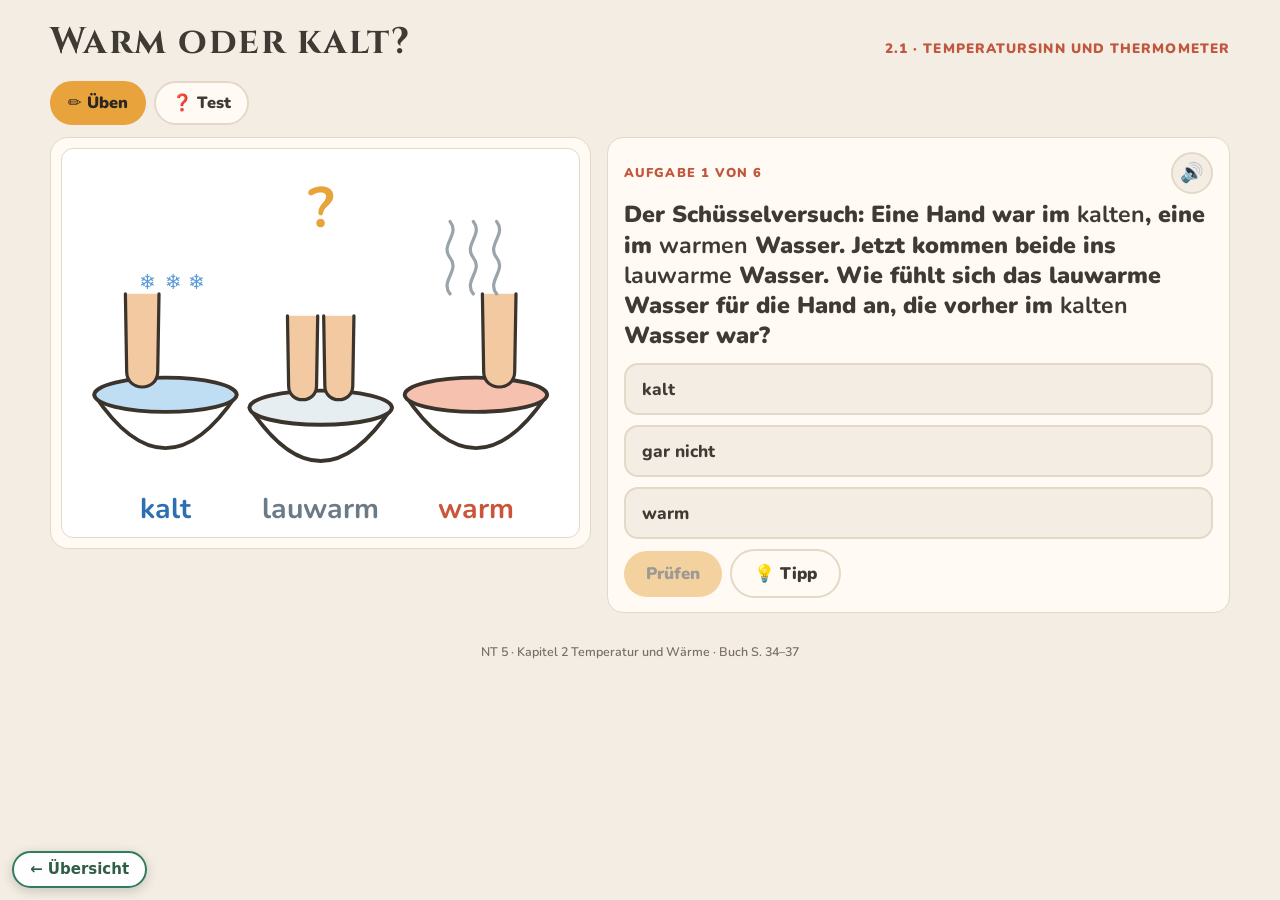
==== commit bca13576: "Add files via upload" ====
--- a/2-1.html
+++ b/2-1.html
@@ -131,15 +131,28 @@
 .lockpage .pill{display:inline-block;text-decoration:none;margin-top:10px}
 @media (max-width:560px){.match{gap:8px}.mitem{font-size:15px;padding:8px}}
 @media (prefers-reduced-motion: reduce){*{transition:none!important;animation:none!important}}
+/* Thermometer exakt ablesbar */
+.thermos{grid-template-columns:repeat(auto-fill,minmax(200px,1fr))!important}
+.th{display:flex;flex-direction:column;align-items:center;gap:6px}
+.th svg{width:170px!important;height:auto!important;max-height:none!important;background:transparent!important;border:0!important}
+.stepper{display:flex!important;flex-direction:column;align-items:center;gap:6px}
+.stepper .v{font-size:1.35rem!important;font-weight:900;min-width:0!important}
+.sbtns{display:flex;gap:6px}
+.sbtns button{min-width:40px;height:42px;border-radius:12px;border:2px solid var(--line);background:var(--card);font-weight:900;font-size:1rem;padding:0 6px}
+.sbtns button:active{background:var(--sel)}
+.thfig{max-width:190px!important}
+.stage .thfig svg{width:170px!important;margin:0 auto;max-height:none}
+.stage .fig.thfig{margin:0 auto}
 </style></head>
 <body data-uebung="2.1"><main class="wrap" id="app"></main>
-<script>window.PAGE = {"no": "2.1", "title": "Warm oder kalt?", "sub": "Temperatursinn und Thermometer", "book": "S. 34–37", "tile": "schuesseln", "tasks": [{"type": "mc", "stars": 1, "q": "Du hältst eine Hand in kaltes und eine in warmes Wasser. Dann tauchst du beide ins lauwarme Wasser. Was fühlt die Hand, die vorher im <b>kalten<\/b> Wasser war?", "img": "schuesseln", "opts": [{"t": "Das Wasser fühlt sich warm an."}, {"t": "Das Wasser fühlt sich kalt an."}, {"t": "Sie fühlt gar nichts."}], "a": 0, "tip": "Die Hand vergleicht mit ihrer eigenen Temperatur.", "why": "Die Hand war kalt – im Vergleich wirkt das lauwarme Wasser warm. Der Temperatursinn kann uns täuschen."}, {"type": "match", "stars": 1, "q": "Welches Thermometer benutzt man wofür? Verbinde.", "left": ["Flüssigkeitsthermometer", "Bimetallthermometer", "elektronisches Thermometer"], "right": ["Luft- oder Badethermometer", "Thermometer am Fenster oder im Kühlschrank", "Fieber messen"], "tip": "Das Fieberthermometer zeigt die Zahl auf einem kleinen Bildschirm."}, {"type": "multi", "stars": 1, "q": "Tippe alle <b>Thermometer<\/b> an.", "opts": [{"t": "Flüssigkeitsthermometer", "img": "fluessig"}, {"t": "Bimetallthermometer", "img": "bimetall"}, {"t": "Topf", "img": "topf"}, {"t": "elektronisches Thermometer", "img": "elektronisch"}], "a": [0, 1, 3]}, {"type": "cloze", "stars": 2, "q": "Ergänze den Lückentext.", "text": "Wir spüren die Temperatur mit der {Haut}. Genau messen wir mit einem {Thermometer}. Die Einheit heißt Grad {Celsius}. Unser Körper hat ungefähr {37} °C.", "extra": ["Nase", "20", "Meter"], "tip": "Fieber beginnt bei 38 °C – normal ist etwas weniger."}, {"type": "tf", "stars": 2, "q": "Richtig oder falsch?", "items": [["Mit der Hand kann man die Temperatur genau bestimmen.", false], ["Ein Bimetall besteht aus zwei verschiedenen Metallen.", true], ["Ein elektronisches Thermometer funktioniert ohne Batterie.", false], ["Der Temperatursinn schützt uns vor Verbrennungen.", true]]}, {"type": "mc", "stars": 3, "q": "Peter hat warm geduscht, Merve kalt. Beide springen ins gleiche Becken. Wer friert?", "opts": [{"t": "Peter friert."}, {"t": "Merve friert."}, {"t": "Beide frieren gleich."}], "a": 0, "why": "Peters Haut ist warm. Im Vergleich dazu fühlt sich das Wasser kalt an. Für Merves kalte Haut fühlt sich das gleiche Wasser warm an."}], "img": {"schuesseln": "<svg viewBox=\"0 0 400 300\" xmlns=\"http://www.w3.org/2000/svg\"><path d=\"M25.0,190 Q80,272.5 135.0,190\" fill=\"#FFFFFF\" stroke=\"#3B342C\" stroke-width=\"3\" stroke-linecap=\"round\" stroke-linejoin=\"round\"/><ellipse cx=\"80\" cy=\"190\" rx=\"55.0\" ry=\"13.2\" fill=\"#BFDDF3\" stroke=\"#3B342C\" stroke-width=\"3\"/><path d=\"M145.0,200 Q200,282.5 255.0,200\" fill=\"#FFFFFF\" stroke=\"#3B342C\" stroke-width=\"3\" stroke-linecap=\"round\" stroke-linejoin=\"round\"/><ellipse cx=\"200\" cy=\"200\" rx=\"55.0\" ry=\"13.2\" fill=\"#E7EEF2\" stroke=\"#3B342C\" stroke-width=\"3\"/><path d=\"M265.0,190 Q320,272.5 375.0,190\" fill=\"#FFFFFF\" stroke=\"#3B342C\" stroke-width=\"3\" stroke-linecap=\"round\" stroke-linejoin=\"round\"/><ellipse cx=\"320\" cy=\"190\" rx=\"55.0\" ry=\"13.2\" fill=\"#F7C1B0\" stroke=\"#3B342C\" stroke-width=\"3\"/><path d=\"M49.0,112.0 L50.0,172.0 C50.0,188.0 74.0,188.0 74.0,172.0 L75.0,112.0\" fill=\"#F2C9A0\" stroke=\"#3B342C\" stroke-width=\"2.5\" stroke-linecap=\"round\" stroke-linejoin=\"round\"/><path d=\"M325.0,112.0 L326.0,172.0 C326.0,188.0 350.0,188.0 350.0,172.0 L351.0,112.0\" fill=\"#F2C9A0\" stroke=\"#3B342C\" stroke-width=\"2.5\" stroke-linecap=\"round\" stroke-linejoin=\"round\"/><path d=\"M174.3,129.0 L175.2,183.0 C175.2,197.4 196.8,197.4 196.8,183.0 L197.7,129.0\" fill=\"#F2C9A0\" stroke=\"#3B342C\" stroke-width=\"2.5\" stroke-linecap=\"round\" stroke-linejoin=\"round\"/><path d=\"M202.3,129.0 L203.2,183.0 C203.2,197.4 224.8,197.4 224.8,183.0 L225.7,129.0\" fill=\"#F2C9A0\" stroke=\"#3B342C\" stroke-width=\"2.5\" stroke-linecap=\"round\" stroke-linejoin=\"round\"/><text x=\"66\" y=\"108\" font-family=\"Nunito, DejaVu Sans, sans-serif\" font-weight=\"700\" font-size=\"16\" fill=\"#5B9BD5\" text-anchor=\"middle\">❄<\/text><text x=\"86\" y=\"108\" font-family=\"Nunito, DejaVu Sans, sans-serif\" font-weight=\"700\" font-size=\"16\" fill=\"#5B9BD5\" text-anchor=\"middle\">❄<\/text><text x=\"104\" y=\"108\" font-family=\"Nunito, DejaVu Sans, sans-serif\" font-weight=\"700\" font-size=\"16\" fill=\"#5B9BD5\" text-anchor=\"middle\">❄<\/text><path d=\"M300,112 c-8,-10 8,-18 0,-28 c-8,-10 8,-18 0,-28\" fill=\"none\" stroke=\"#9AA4AB\" stroke-width=\"2.5\" stroke-linecap=\"round\" stroke-linejoin=\"round\"/><path d=\"M318,112 c-8,-10 8,-18 0,-28 c-8,-10 8,-18 0,-28\" fill=\"none\" stroke=\"#9AA4AB\" stroke-width=\"2.5\" stroke-linecap=\"round\" stroke-linejoin=\"round\"/><path d=\"M336,112 c-8,-10 8,-18 0,-28 c-8,-10 8,-18 0,-28\" fill=\"none\" stroke=\"#9AA4AB\" stroke-width=\"2.5\" stroke-linecap=\"round\" stroke-linejoin=\"round\"/><text x=\"80\" y=\"285\" font-family=\"Nunito, DejaVu Sans, sans-serif\" font-weight=\"700\" font-size=\"22\" fill=\"#2F6FB0\" text-anchor=\"middle\">kalt<\/text><text x=\"200\" y=\"285\" font-family=\"Nunito, DejaVu Sans, sans-serif\" font-weight=\"700\" font-size=\"22\" fill=\"#6B7A87\" text-anchor=\"middle\">lauwarm<\/text><text x=\"320\" y=\"285\" font-family=\"Nunito, DejaVu Sans, sans-serif\" font-weight=\"700\" font-size=\"22\" fill=\"#C9553A\" text-anchor=\"middle\">warm<\/text><text x=\"200\" y=\"60\" font-family=\"Nunito, DejaVu Sans, sans-serif\" font-weight=\"700\" font-size=\"44\" fill=\"#E8A33A\" text-anchor=\"middle\">?<\/text><\/svg>", "elektronisch": "<svg viewBox=\"0 0 400 300\" xmlns=\"http://www.w3.org/2000/svg\"><path d=\"M70,215 C60,200 70,180 95,170 L300,95 C325,86 345,100 340,120 C336,134 325,140 312,145 L110,220 C95,226 78,226 70,215Z\" fill=\"#FFFFFF\" stroke=\"#3B342C\" stroke-width=\"3\" stroke-linecap=\"round\" stroke-linejoin=\"round\"/><path d=\"M300,95 L345,78 C352,76 356,84 350,88 L312,145\" fill=\"#DCE3E8\" stroke=\"#3B342C\" stroke-width=\"2.5\" stroke-linecap=\"round\" stroke-linejoin=\"round\"/><path d=\"M118,190 L230,148 L242,178 L130,220Z\" fill=\"#CFE8D8\" stroke=\"#3B342C\" stroke-width=\"2.5\" stroke-linecap=\"round\" stroke-linejoin=\"round\"/><text x=\"180\" y=\"196\" transform=\"rotate(-20 180 190)\" font-family=\"DejaVu Sans Mono, monospace\" font-weight=\"700\" font-size=\"30\" fill=\"#3B342C\" text-anchor=\"middle\">37,1°<\/text><circle cx=\"268\" cy=\"152\" r=\"10\" fill=\"#E9C46A\" stroke=\"#3B342C\" stroke-width=\"2\"/><line x1=\"348.0\" y1=\"82.0\" x2=\"375.0\" y2=\"72.0\" stroke=\"#B9C2C9\" stroke-width=\"6\" stroke-linecap=\"round\"/><path d=\"M40,70 l18,-12 M40,95 l24,-4 M50,45 l10,-16\" fill=\"none\" stroke=\"#C9553A\" stroke-width=\"3\" stroke-linecap=\"round\" stroke-linejoin=\"round\"/><\/svg>", "bimetall": "<svg viewBox=\"0 0 400 300\" xmlns=\"http://www.w3.org/2000/svg\"><circle cx=\"200\" cy=\"150\" r=\"118\" fill=\"#FFFFFF\" stroke=\"#3B342C\" stroke-width=\"4\"/><circle cx=\"200\" cy=\"150\" r=\"104\" fill=\"#FBF7EE\" stroke=\"#3B342C\" stroke-width=\"1.5\"/><path d=\"M137.8,212.2 A88,88 0 0 1 137.8,87.8\" fill=\"none\" stroke=\"#5B9BD5\" stroke-width=\"10\" stroke-linecap=\"round\" stroke-linejoin=\"round\"/><path d=\"M137.8,87.8 A88,88 0 0 1 262.2,87.8\" fill=\"none\" stroke=\"#E9C46A\" stroke-width=\"10\" stroke-linecap=\"round\" stroke-linejoin=\"round\"/><path d=\"M262.2,87.8 A88,88 0 0 1 262.2,212.2\" fill=\"none\" stroke=\"#E4573D\" stroke-width=\"10\" stroke-linecap=\"round\" stroke-linejoin=\"round\"/><line x1=\"150.5\" y1=\"199.5\" x2=\"142.0\" y2=\"208.0\" stroke=\"#3B342C\" stroke-width=\"2\" stroke-linecap=\"round\"/><line x1=\"137.7\" y1=\"193.6\" x2=\"132.8\" y2=\"197.0\" stroke=\"#3B342C\" stroke-width=\"2\" stroke-linecap=\"round\"/><line x1=\"131.1\" y1=\"182.1\" x2=\"125.7\" y2=\"184.7\" stroke=\"#3B342C\" stroke-width=\"2\" stroke-linecap=\"round\"/><line x1=\"132.4\" y1=\"168.1\" x2=\"120.8\" y2=\"171.2\" stroke=\"#3B342C\" stroke-width=\"2\" stroke-linecap=\"round\"/><line x1=\"124.3\" y1=\"156.6\" x2=\"118.3\" y2=\"157.1\" stroke=\"#3B342C\" stroke-width=\"2\" stroke-linecap=\"round\"/><line x1=\"124.3\" y1=\"143.4\" x2=\"118.3\" y2=\"142.9\" stroke=\"#3B342C\" stroke-width=\"2\" stroke-linecap=\"round\"/><line x1=\"132.4\" y1=\"131.9\" x2=\"120.8\" y2=\"128.8\" stroke=\"#3B342C\" stroke-width=\"2\" stroke-linecap=\"round\"/><line x1=\"131.1\" y1=\"117.9\" x2=\"125.7\" y2=\"115.3\" stroke=\"#3B342C\" stroke-width=\"2\" stroke-linecap=\"round\"/><line x1=\"137.7\" y1=\"106.4\" x2=\"132.8\" y2=\"103.0\" stroke=\"#3B342C\" stroke-width=\"2\" stroke-linecap=\"round\"/><line x1=\"150.5\" y1=\"100.5\" x2=\"142.0\" y2=\"92.0\" stroke=\"#3B342C\" stroke-width=\"2\" stroke-linecap=\"round\"/><line x1=\"156.4\" y1=\"87.7\" x2=\"153.0\" y2=\"82.8\" stroke=\"#3B342C\" stroke-width=\"2\" stroke-linecap=\"round\"/><line x1=\"167.9\" y1=\"81.1\" x2=\"165.3\" y2=\"75.7\" stroke=\"#3B342C\" stroke-width=\"2\" stroke-linecap=\"round\"/><line x1=\"181.9\" y1=\"82.4\" x2=\"178.8\" y2=\"70.8\" stroke=\"#3B342C\" stroke-width=\"2\" stroke-linecap=\"round\"/><line x1=\"193.4\" y1=\"74.3\" x2=\"192.9\" y2=\"68.3\" stroke=\"#3B342C\" stroke-width=\"2\" stroke-linecap=\"round\"/><line x1=\"206.6\" y1=\"74.3\" x2=\"207.1\" y2=\"68.3\" stroke=\"#3B342C\" stroke-width=\"2\" stroke-linecap=\"round\"/><line x1=\"218.1\" y1=\"82.4\" x2=\"221.2\" y2=\"70.8\" stroke=\"#3B342C\" stroke-width=\"2\" stroke-linecap=\"round\"/><line x1=\"232.1\" y1=\"81.1\" x2=\"234.7\" y2=\"75.7\" stroke=\"#3B342C\" stroke-width=\"2\" stroke-linecap=\"round\"/><line x1=\"243.6\" y1=\"87.7\" x2=\"247.0\" y2=\"82.8\" stroke=\"#3B342C\" stroke-width=\"2\" stroke-linecap=\"round\"/><line x1=\"249.5\" y1=\"100.5\" x2=\"258.0\" y2=\"92.0\" stroke=\"#3B342C\" stroke-width=\"2\" stroke-linecap=\"round\"/><line x1=\"262.3\" y1=\"106.4\" x2=\"267.2\" y2=\"103.0\" stroke=\"#3B342C\" stroke-width=\"2\" stroke-linecap=\"round\"/><line x1=\"268.9\" y1=\"117.9\" x2=\"274.3\" y2=\"115.3\" stroke=\"#3B342C\" stroke-width=\"2\" stroke-linecap=\"round\"/><line x1=\"267.6\" y1=\"131.9\" x2=\"279.2\" y2=\"128.8\" stroke=\"#3B342C\" stroke-width=\"2\" stroke-linecap=\"round\"/><line x1=\"275.7\" y1=\"143.4\" x2=\"281.7\" y2=\"142.9\" stroke=\"#3B342C\" stroke-width=\"2\" stroke-linecap=\"round\"/><line x1=\"275.7\" y1=\"156.6\" x2=\"281.7\" y2=\"157.1\" stroke=\"#3B342C\" stroke-width=\"2\" stroke-linecap=\"round\"/><line x1=\"267.6\" y1=\"168.1\" x2=\"279.2\" y2=\"171.2\" stroke=\"#3B342C\" stroke-width=\"2\" stroke-linecap=\"round\"/><line x1=\"268.9\" y1=\"182.1\" x2=\"274.3\" y2=\"184.7\" stroke=\"#3B342C\" stroke-width=\"2\" stroke-linecap=\"round\"/><line x1=\"262.3\" y1=\"193.6\" x2=\"267.2\" y2=\"197.0\" stroke=\"#3B342C\" stroke-width=\"2\" stroke-linecap=\"round\"/><line x1=\"249.5\" y1=\"199.5\" x2=\"258.0\" y2=\"208.0\" stroke=\"#3B342C\" stroke-width=\"2\" stroke-linecap=\"round\"/><text x=\"161.10912703473988\" y=\"194.89087296526012\" font-family=\"Nunito, DejaVu Sans, sans-serif\" font-weight=\"700\" font-size=\"15\" fill=\"#3B342C\" text-anchor=\"middle\">-20<\/text><text x=\"146.87407955410123\" y=\"141.76495251936134\" font-family=\"Nunito, DejaVu Sans, sans-serif\" font-weight=\"700\" font-size=\"15\" fill=\"#3B342C\" text-anchor=\"middle\">0<\/text><text x=\"185.76495251936137\" y=\"102.87407955410124\" font-family=\"Nunito, DejaVu Sans, sans-serif\" font-weight=\"700\" font-size=\"15\" fill=\"#3B342C\" text-anchor=\"middle\">20<\/text><text x=\"238.8908729652601\" y=\"117.10912703473988\" font-family=\"Nunito, DejaVu Sans, sans-serif\" font-weight=\"700\" font-size=\"15\" fill=\"#3B342C\" text-anchor=\"middle\">40<\/text><text x=\"253.12592044589877\" y=\"170.23504748063863\" font-family=\"Nunito, DejaVu Sans, sans-serif\" font-weight=\"700\" font-size=\"15\" fill=\"#3B342C\" text-anchor=\"middle\">60<\/text><path d=\"M200,150 L202.3,150.7 L202.3,151.6 L202.0,152.5 L201.3,153.3 L200.3,153.9 L199.0,154.2 L197.6,154.1 L196.2,153.5 L195.0,152.4 L194.2,150.8 L193.8,149.0 L194.0,147.0 L194.9,145.1 L196.3,143.5 L198.3,142.3 L200.7,141.8 L203.3,142.0 L205.7,143.0 L207.9,144.8 L209.4,147.3 L210.2,150.2 L210.1,153.3 L208.9,156.3 L206.9,159.0 L204.1,161.0 L200.7,162.1 L196.9,162.2 L193.3,161.0 L190.0,158.8 L187.5,155.6 L186.0,151.8 L185.7,147.5 L186.8,143.2 L189.1,139.3 L192.6,136.2 L196.9,134.3 L201.7,133.7 L206.6,134.5 L211.1,136.9 L214.9,140.6 L217.4,145.3 L218.4,150.6 L217.7,156.1 L215.4,161.3 L211.6,165.7 L206.6,168.8 L200.8,170.3 L194.6,170.0 L188.7,167.9 L183.7,164.0 L179.9,158.7 L177.8,152.4 L177.7,145.7 L179.7,139.1 L183.5,133.3 L189.0,128.8 L195.7,126.2\" fill=\"none\" stroke=\"#B07A3A\" stroke-width=\"2.5\" stroke-linecap=\"round\" stroke-linejoin=\"round\"/><line x1=\"200.0\" y1=\"150.0\" x2=\"219.8\" y2=\"57.1\" stroke=\"#3B342C\" stroke-width=\"4\" stroke-linecap=\"round\"/><polygon points=\"219.8,57.1 222.6,68.7 212.4,66.6\" fill=\"#3B342C\" stroke=\"#3B342C\" stroke-width=\"2\" stroke-linejoin=\"round\"/><circle cx=\"200\" cy=\"150\" r=\"7\" fill=\"#3B342C\" stroke=\"#3B342C\" stroke-width=\"1\"/><\/svg>", "topf": "<svg viewBox=\"0 0 400 300\" xmlns=\"http://www.w3.org/2000/svg\"><rect x=\"80\" y=\"235\" width=\"240\" height=\"30\" rx=\"4\" fill=\"#5A5A5A\" stroke=\"#3B342C\" stroke-width=\"3\"/><rect x=\"105\" y=\"228\" width=\"190\" height=\"10\" rx=\"3\" fill=\"#E4573D\" stroke=\"#3B342C\" stroke-width=\"2\"/><path d=\"M100,120 L100,215 C100,226 110,228 120,228 L280,228 C290,228 300,226 300,215 L300,120 Z\" fill=\"#B9C2C9\" stroke=\"#3B342C\" stroke-width=\"3\" stroke-linecap=\"round\" stroke-linejoin=\"round\"/><rect x=\"100\" y=\"140\" width=\"200\" height=\"75\" rx=\"0\" fill=\"#CFE6F7\" stroke=\"none\" stroke-width=\"0\"/><line x1=\"100.0\" y1=\"140.0\" x2=\"300.0\" y2=\"140.0\" stroke=\"#2F6FB0\" stroke-width=\"2\" stroke-linecap=\"round\"/><rect x=\"300\" y=\"128\" width=\"70\" height=\"14\" rx=\"6\" fill=\"#3B342C\" stroke=\"#3B342C\" stroke-width=\"2\"/><rect x=\"30\" y=\"128\" width=\"70\" height=\"14\" rx=\"6\" fill=\"#3B342C\" stroke=\"#3B342C\" stroke-width=\"2\"/><path d=\"M170,112 c-8,-10 8,-18 0,-28 c-8,-10 8,-18 0,-28\" fill=\"none\" stroke=\"#9AA4AB\" stroke-width=\"2.5\" stroke-linecap=\"round\" stroke-linejoin=\"round\"/><path d=\"M188,112 c-8,-10 8,-18 0,-28 c-8,-10 8,-18 0,-28\" fill=\"none\" stroke=\"#9AA4AB\" stroke-width=\"2.5\" stroke-linecap=\"round\" stroke-linejoin=\"round\"/><path d=\"M206,112 c-8,-10 8,-18 0,-28 c-8,-10 8,-18 0,-28\" fill=\"none\" stroke=\"#9AA4AB\" stroke-width=\"2.5\" stroke-linecap=\"round\" stroke-linejoin=\"round\"/><line x1=\"140.0\" y1=\"255.0\" x2=\"140.0\" y2=\"160.0\" stroke=\"#C9553A\" stroke-width=\"4\" stroke-linecap=\"round\"/><polygon points=\"140.0,160.0 145.2,170.8 134.8,170.8\" fill=\"#C9553A\" stroke=\"#C9553A\" stroke-width=\"2\" stroke-linejoin=\"round\"/><line x1=\"200.0\" y1=\"255.0\" x2=\"200.0\" y2=\"160.0\" stroke=\"#C9553A\" stroke-width=\"4\" stroke-linecap=\"round\"/><polygon points=\"200.0,160.0 205.2,170.8 194.8,170.8\" fill=\"#C9553A\" stroke=\"#C9553A\" stroke-width=\"2\" stroke-linejoin=\"round\"/><line x1=\"260.0\" y1=\"255.0\" x2=\"260.0\" y2=\"160.0\" stroke=\"#C9553A\" stroke-width=\"4\" stroke-linecap=\"round\"/><polygon points=\"260.0,160.0 265.2,170.8 254.8,170.8\" fill=\"#C9553A\" stroke=\"#C9553A\" stroke-width=\"2\" stroke-linejoin=\"round\"/><text x=\"200\" y=\"292\" font-family=\"Nunito, DejaVu Sans, sans-serif\" font-weight=\"700\" font-size=\"20\" fill=\"#C9553A\" text-anchor=\"middle\">heiß → kalt<\/text><\/svg>", "fluessig": "<svg viewBox=\"0 0 400 300\" xmlns=\"http://www.w3.org/2000/svg\"><rect x=\"180.0\" y=\"18\" width=\"40\" height=\"254.0\" rx=\"8\" fill=\"#FFFFFF\" stroke=\"#3B342C\" stroke-width=\"2.5\"/><rect x=\"195.0\" y=\"30\" width=\"10.0\" height=\"200\" rx=\"5.0\" fill=\"#EEF3F6\" stroke=\"#3B342C\" stroke-width=\"2\"/><rect x=\"197.0\" y=\"146.0\" width=\"6.0\" height=\"88.0\" fill=\"#C9553A\"/><circle cx=\"200\" cy=\"242.0\" r=\"12.4\" fill=\"#C9553A\" stroke=\"#3B342C\" stroke-width=\"2.5\"/><line x1=\"207.0\" y1=\"38.0\" x2=\"214.0\" y2=\"38.0\" stroke=\"#3B342C\" stroke-width=\"1.6\" stroke-linecap=\"round\"/><line x1=\"207.0\" y1=\"56.4\" x2=\"210.0\" y2=\"56.4\" stroke=\"#3B342C\" stroke-width=\"1.6\" stroke-linecap=\"round\"/><line x1=\"207.0\" y1=\"74.8\" x2=\"214.0\" y2=\"74.8\" stroke=\"#3B342C\" stroke-width=\"1.6\" stroke-linecap=\"round\"/><line x1=\"207.0\" y1=\"93.2\" x2=\"210.0\" y2=\"93.2\" stroke=\"#3B342C\" stroke-width=\"1.6\" stroke-linecap=\"round\"/><line x1=\"207.0\" y1=\"111.6\" x2=\"214.0\" y2=\"111.6\" stroke=\"#3B342C\" stroke-width=\"1.6\" stroke-linecap=\"round\"/><line x1=\"207.0\" y1=\"130.0\" x2=\"210.0\" y2=\"130.0\" stroke=\"#3B342C\" stroke-width=\"1.6\" stroke-linecap=\"round\"/><line x1=\"207.0\" y1=\"148.4\" x2=\"214.0\" y2=\"148.4\" stroke=\"#3B342C\" stroke-width=\"1.6\" stroke-linecap=\"round\"/><line x1=\"207.0\" y1=\"166.8\" x2=\"210.0\" y2=\"166.8\" stroke=\"#3B342C\" stroke-width=\"1.6\" stroke-linecap=\"round\"/><line x1=\"207.0\" y1=\"185.2\" x2=\"214.0\" y2=\"185.2\" stroke=\"#3B342C\" stroke-width=\"1.6\" stroke-linecap=\"round\"/><line x1=\"207.0\" y1=\"203.6\" x2=\"210.0\" y2=\"203.6\" stroke=\"#3B342C\" stroke-width=\"1.6\" stroke-linecap=\"round\"/><line x1=\"207.0\" y1=\"222.0\" x2=\"214.0\" y2=\"222.0\" stroke=\"#3B342C\" stroke-width=\"1.6\" stroke-linecap=\"round\"/><text x=\"189.0\" y=\"227\" font-family=\"Nunito, DejaVu Sans, sans-serif\" font-weight=\"700\" font-size=\"14\" fill=\"#3B342C\" text-anchor=\"end\">0<\/text><text x=\"189.0\" y=\"135.0\" font-family=\"Nunito, DejaVu Sans, sans-serif\" font-weight=\"700\" font-size=\"14\" fill=\"#3B342C\" text-anchor=\"end\">20<\/text><text x=\"189.0\" y=\"43\" font-family=\"Nunito, DejaVu Sans, sans-serif\" font-weight=\"700\" font-size=\"14\" fill=\"#3B342C\" text-anchor=\"end\">40<\/text><text x=\"125\" y=\"130\" font-family=\"Nunito, DejaVu Sans, sans-serif\" font-weight=\"700\" font-size=\"22\" fill=\"#3B342C\" text-anchor=\"middle\">°C<\/text><path d=\"M240,160 C280,150 300,120 320,110\" fill=\"none\" stroke=\"#3B342C\" stroke-width=\"1.8\" stroke-linecap=\"round\" stroke-linejoin=\"round\"/><text x=\"330\" y=\"106\" font-family=\"Nunito, DejaVu Sans, sans-serif\" font-weight=\"400\" font-size=\"16\" fill=\"#3B342C\" text-anchor=\"start\">Steigrohr<\/text><path d=\"M215,265 C260,270 280,262 300,255\" fill=\"none\" stroke=\"#3B342C\" stroke-width=\"1.8\" stroke-linecap=\"round\" stroke-linejoin=\"round\"/><text x=\"306\" y=\"258\" font-family=\"Nunito, DejaVu Sans, sans-serif\" font-weight=\"400\" font-size=\"16\" fill=\"#3B342C\" text-anchor=\"start\">Kugel<\/text><\/svg>"}, "film": null, "color": "#E8A33A", "test": [{"type": "mc", "q": "Womit misst man die Temperatur genau?", "opts": [{"t": "mit der Hand"}, {"t": "mit dem Thermometer"}, {"t": "mit dem Lineal"}], "a": 1, "why": ""}, {"type": "mc", "q": "In welcher Einheit messen wir die Temperatur?", "opts": [{"t": "Grad Celsius (°C)"}, {"t": "Meter (m)"}, {"t": "Liter (l)"}], "a": 0, "why": ""}, {"type": "mc", "q": "Warum ist die Hand kein gutes Messgerät?", "opts": [{"t": "Weil sie zu klein ist."}, {"t": "Weil sie immer mit ihrer eigenen Temperatur vergleicht – sie kann sich täuschen."}, {"t": "Weil sie nass wird."}], "a": 1, "why": ""}, {"type": "mc", "q": "Welches Thermometer zeigt die Temperatur als Zahl auf einem Bildschirm?", "opts": [{"t": "Flüssigkeitsthermometer"}, {"t": "Bimetallthermometer"}, {"t": "elektronisches Thermometer"}], "a": 2, "why": ""}]};</script>
+<script>window.PAGE = {"no": "2.1", "title": "Warm oder kalt?", "sub": "Temperatursinn und Thermometer", "book": "S. 34–37", "tasks": [{"type": "mc", "img": "schuesseln", "q": "Der Schüsselversuch: Eine Hand war im <b>kalten<\/b>, eine im <b>warmen<\/b> Wasser. Jetzt kommen beide ins <b>lauwarme<\/b> Wasser. Wie fühlt sich das lauwarme Wasser für die Hand an, die vorher im <b>kalten<\/b> Wasser war?", "opts": [{"t": "warm"}, {"t": "kalt"}, {"t": "gar nicht"}], "a": 0, "tip": "Die Hand vergleicht mit ihrer eigenen Temperatur. Sie war vorher kalt.", "why": "Die Hand war kalt. Im Vergleich dazu ist das lauwarme Wasser wärmer – es fühlt sich warm an."}, {"type": "mc", "img": "schuesseln", "q": "Und die Hand, die vorher im <b>warmen<\/b> Wasser war? Wie fühlt sich für sie das gleiche lauwarme Wasser an?", "opts": [{"t": "warm"}, {"t": "kalt"}, {"t": "genauso wie für die andere Hand"}], "a": 1, "why": "Die Hand war warm. Im Vergleich dazu ist das lauwarme Wasser kälter – es fühlt sich kalt an."}, {"type": "mc", "q": "Beide Hände sind im <b>gleichen<\/b> Wasser – und fühlen etwas anderes. Was lernst du daraus?", "opts": [{"t": "Unsere Haut vergleicht nur. Sie kann sich täuschen. Zum genauen Messen brauchen wir ein Thermometer."}, {"t": "Das Wasser hat an jeder Stelle eine andere Temperatur."}, {"t": "Die linke Hand fühlt immer richtig, die rechte nicht."}], "a": 0}, {"type": "multi", "q": "Womit kann man die Temperatur <b>messen<\/b>? Tippe alle Thermometer an.", "opts": [{"t": "Flüssigkeitsthermometer", "img": "fluessig"}, {"t": "Bimetallthermometer", "img": "bimetall"}, {"t": "Kochtopf", "img": "topf"}, {"t": "elektronisches Thermometer", "img": "elektronisch"}], "a": [0, 1, 3]}, {"type": "match", "q": "Jedes Thermometer zeigt die Temperatur anders an. Verbinde.", "left": ["Flüssigkeitsthermometer", "Bimetallthermometer", "elektronisches Thermometer"], "right": ["Eine rote Säule steigt oder sinkt an einer Skala.", "Ein Zeiger dreht sich auf einer runden Skala.", "Eine Zahl erscheint auf einem kleinen Bildschirm."]}, {"type": "cloze", "q": "Ergänze den Merksatz.", "text": "Die Temperatur gibt an, wie {warm} oder {kalt} etwas ist. Genau messen wir sie mit einem {Thermometer}. Die Einheit ist Grad {Celsius} (°C).", "extra": ["Lineal", "Meter", "Hand"]}], "img": {"bimetall": "<svg viewBox=\"0 0 400 300\" xmlns=\"http://www.w3.org/2000/svg\"><circle cx=\"200\" cy=\"150\" r=\"118\" fill=\"#FFFFFF\" stroke=\"#3B342C\" stroke-width=\"4\"/><circle cx=\"200\" cy=\"150\" r=\"104\" fill=\"#FBF7EE\" stroke=\"#3B342C\" stroke-width=\"1.5\"/><path d=\"M137.8,212.2 A88,88 0 0 1 137.8,87.8\" fill=\"none\" stroke=\"#5B9BD5\" stroke-width=\"10\" stroke-linecap=\"round\" stroke-linejoin=\"round\"/><path d=\"M137.8,87.8 A88,88 0 0 1 262.2,87.8\" fill=\"none\" stroke=\"#E9C46A\" stroke-width=\"10\" stroke-linecap=\"round\" stroke-linejoin=\"round\"/><path d=\"M262.2,87.8 A88,88 0 0 1 262.2,212.2\" fill=\"none\" stroke=\"#E4573D\" stroke-width=\"10\" stroke-linecap=\"round\" stroke-linejoin=\"round\"/><line x1=\"150.5\" y1=\"199.5\" x2=\"142.0\" y2=\"208.0\" stroke=\"#3B342C\" stroke-width=\"2\" stroke-linecap=\"round\"/><line x1=\"137.7\" y1=\"193.6\" x2=\"132.8\" y2=\"197.0\" stroke=\"#3B342C\" stroke-width=\"2\" stroke-linecap=\"round\"/><line x1=\"131.1\" y1=\"182.1\" x2=\"125.7\" y2=\"184.7\" stroke=\"#3B342C\" stroke-width=\"2\" stroke-linecap=\"round\"/><line x1=\"132.4\" y1=\"168.1\" x2=\"120.8\" y2=\"171.2\" stroke=\"#3B342C\" stroke-width=\"2\" stroke-linecap=\"round\"/><line x1=\"124.3\" y1=\"156.6\" x2=\"118.3\" y2=\"157.1\" stroke=\"#3B342C\" stroke-width=\"2\" stroke-linecap=\"round\"/><line x1=\"124.3\" y1=\"143.4\" x2=\"118.3\" y2=\"142.9\" stroke=\"#3B342C\" stroke-width=\"2\" stroke-linecap=\"round\"/><line x1=\"132.4\" y1=\"131.9\" x2=\"120.8\" y2=\"128.8\" stroke=\"#3B342C\" stroke-width=\"2\" stroke-linecap=\"round\"/><line x1=\"131.1\" y1=\"117.9\" x2=\"125.7\" y2=\"115.3\" stroke=\"#3B342C\" stroke-width=\"2\" stroke-linecap=\"round\"/><line x1=\"137.7\" y1=\"106.4\" x2=\"132.8\" y2=\"103.0\" stroke=\"#3B342C\" stroke-width=\"2\" stroke-linecap=\"round\"/><line x1=\"150.5\" y1=\"100.5\" x2=\"142.0\" y2=\"92.0\" stroke=\"#3B342C\" stroke-width=\"2\" stroke-linecap=\"round\"/><line x1=\"156.4\" y1=\"87.7\" x2=\"153.0\" y2=\"82.8\" stroke=\"#3B342C\" stroke-width=\"2\" stroke-linecap=\"round\"/><line x1=\"167.9\" y1=\"81.1\" x2=\"165.3\" y2=\"75.7\" stroke=\"#3B342C\" stroke-width=\"2\" stroke-linecap=\"round\"/><line x1=\"181.9\" y1=\"82.4\" x2=\"178.8\" y2=\"70.8\" stroke=\"#3B342C\" stroke-width=\"2\" stroke-linecap=\"round\"/><line x1=\"193.4\" y1=\"74.3\" x2=\"192.9\" y2=\"68.3\" stroke=\"#3B342C\" stroke-width=\"2\" stroke-linecap=\"round\"/><line x1=\"206.6\" y1=\"74.3\" x2=\"207.1\" y2=\"68.3\" stroke=\"#3B342C\" stroke-width=\"2\" stroke-linecap=\"round\"/><line x1=\"218.1\" y1=\"82.4\" x2=\"221.2\" y2=\"70.8\" stroke=\"#3B342C\" stroke-width=\"2\" stroke-linecap=\"round\"/><line x1=\"232.1\" y1=\"81.1\" x2=\"234.7\" y2=\"75.7\" stroke=\"#3B342C\" stroke-width=\"2\" stroke-linecap=\"round\"/><line x1=\"243.6\" y1=\"87.7\" x2=\"247.0\" y2=\"82.8\" stroke=\"#3B342C\" stroke-width=\"2\" stroke-linecap=\"round\"/><line x1=\"249.5\" y1=\"100.5\" x2=\"258.0\" y2=\"92.0\" stroke=\"#3B342C\" stroke-width=\"2\" stroke-linecap=\"round\"/><line x1=\"262.3\" y1=\"106.4\" x2=\"267.2\" y2=\"103.0\" stroke=\"#3B342C\" stroke-width=\"2\" stroke-linecap=\"round\"/><line x1=\"268.9\" y1=\"117.9\" x2=\"274.3\" y2=\"115.3\" stroke=\"#3B342C\" stroke-width=\"2\" stroke-linecap=\"round\"/><line x1=\"267.6\" y1=\"131.9\" x2=\"279.2\" y2=\"128.8\" stroke=\"#3B342C\" stroke-width=\"2\" stroke-linecap=\"round\"/><line x1=\"275.7\" y1=\"143.4\" x2=\"281.7\" y2=\"142.9\" stroke=\"#3B342C\" stroke-width=\"2\" stroke-linecap=\"round\"/><line x1=\"275.7\" y1=\"156.6\" x2=\"281.7\" y2=\"157.1\" stroke=\"#3B342C\" stroke-width=\"2\" stroke-linecap=\"round\"/><line x1=\"267.6\" y1=\"168.1\" x2=\"279.2\" y2=\"171.2\" stroke=\"#3B342C\" stroke-width=\"2\" stroke-linecap=\"round\"/><line x1=\"268.9\" y1=\"182.1\" x2=\"274.3\" y2=\"184.7\" stroke=\"#3B342C\" stroke-width=\"2\" stroke-linecap=\"round\"/><line x1=\"262.3\" y1=\"193.6\" x2=\"267.2\" y2=\"197.0\" stroke=\"#3B342C\" stroke-width=\"2\" stroke-linecap=\"round\"/><line x1=\"249.5\" y1=\"199.5\" x2=\"258.0\" y2=\"208.0\" stroke=\"#3B342C\" stroke-width=\"2\" stroke-linecap=\"round\"/><text x=\"161.10912703473988\" y=\"194.89087296526012\" font-family=\"Nunito, DejaVu Sans, sans-serif\" font-weight=\"700\" font-size=\"15\" fill=\"#3B342C\" text-anchor=\"middle\">-20<\/text><text x=\"146.87407955410123\" y=\"141.76495251936134\" font-family=\"Nunito, DejaVu Sans, sans-serif\" font-weight=\"700\" font-size=\"15\" fill=\"#3B342C\" text-anchor=\"middle\">0<\/text><text x=\"185.76495251936137\" y=\"102.87407955410124\" font-family=\"Nunito, DejaVu Sans, sans-serif\" font-weight=\"700\" font-size=\"15\" fill=\"#3B342C\" text-anchor=\"middle\">20<\/text><text x=\"238.8908729652601\" y=\"117.10912703473988\" font-family=\"Nunito, DejaVu Sans, sans-serif\" font-weight=\"700\" font-size=\"15\" fill=\"#3B342C\" text-anchor=\"middle\">40<\/text><text x=\"253.12592044589877\" y=\"170.23504748063863\" font-family=\"Nunito, DejaVu Sans, sans-serif\" font-weight=\"700\" font-size=\"15\" fill=\"#3B342C\" text-anchor=\"middle\">60<\/text><path d=\"M200,150 L202.3,150.7 L202.3,151.6 L202.0,152.5 L201.3,153.3 L200.3,153.9 L199.0,154.2 L197.6,154.1 L196.2,153.5 L195.0,152.4 L194.2,150.8 L193.8,149.0 L194.0,147.0 L194.9,145.1 L196.3,143.5 L198.3,142.3 L200.7,141.8 L203.3,142.0 L205.7,143.0 L207.9,144.8 L209.4,147.3 L210.2,150.2 L210.1,153.3 L208.9,156.3 L206.9,159.0 L204.1,161.0 L200.7,162.1 L196.9,162.2 L193.3,161.0 L190.0,158.8 L187.5,155.6 L186.0,151.8 L185.7,147.5 L186.8,143.2 L189.1,139.3 L192.6,136.2 L196.9,134.3 L201.7,133.7 L206.6,134.5 L211.1,136.9 L214.9,140.6 L217.4,145.3 L218.4,150.6 L217.7,156.1 L215.4,161.3 L211.6,165.7 L206.6,168.8 L200.8,170.3 L194.6,170.0 L188.7,167.9 L183.7,164.0 L179.9,158.7 L177.8,152.4 L177.7,145.7 L179.7,139.1 L183.5,133.3 L189.0,128.8 L195.7,126.2\" fill=\"none\" stroke=\"#B07A3A\" stroke-width=\"2.5\" stroke-linecap=\"round\" stroke-linejoin=\"round\"/><line x1=\"200.0\" y1=\"150.0\" x2=\"219.8\" y2=\"57.1\" stroke=\"#3B342C\" stroke-width=\"4\" stroke-linecap=\"round\"/><polygon points=\"219.8,57.1 222.6,68.7 212.4,66.6\" fill=\"#3B342C\" stroke=\"#3B342C\" stroke-width=\"2\" stroke-linejoin=\"round\"/><circle cx=\"200\" cy=\"150\" r=\"7\" fill=\"#3B342C\" stroke=\"#3B342C\" stroke-width=\"1\"/><\/svg>", "topf": "<svg viewBox=\"0 0 400 300\" xmlns=\"http://www.w3.org/2000/svg\"><rect x=\"80\" y=\"235\" width=\"240\" height=\"30\" rx=\"4\" fill=\"#5A5A5A\" stroke=\"#3B342C\" stroke-width=\"3\"/><rect x=\"105\" y=\"228\" width=\"190\" height=\"10\" rx=\"3\" fill=\"#E4573D\" stroke=\"#3B342C\" stroke-width=\"2\"/><path d=\"M100,120 L100,215 C100,226 110,228 120,228 L280,228 C290,228 300,226 300,215 L300,120 Z\" fill=\"#B9C2C9\" stroke=\"#3B342C\" stroke-width=\"3\" stroke-linecap=\"round\" stroke-linejoin=\"round\"/><rect x=\"100\" y=\"140\" width=\"200\" height=\"75\" rx=\"0\" fill=\"#CFE6F7\" stroke=\"none\" stroke-width=\"0\"/><line x1=\"100.0\" y1=\"140.0\" x2=\"300.0\" y2=\"140.0\" stroke=\"#2F6FB0\" stroke-width=\"2\" stroke-linecap=\"round\"/><rect x=\"300\" y=\"128\" width=\"70\" height=\"14\" rx=\"6\" fill=\"#3B342C\" stroke=\"#3B342C\" stroke-width=\"2\"/><rect x=\"30\" y=\"128\" width=\"70\" height=\"14\" rx=\"6\" fill=\"#3B342C\" stroke=\"#3B342C\" stroke-width=\"2\"/><path d=\"M170,112 c-8,-10 8,-18 0,-28 c-8,-10 8,-18 0,-28\" fill=\"none\" stroke=\"#9AA4AB\" stroke-width=\"2.5\" stroke-linecap=\"round\" stroke-linejoin=\"round\"/><path d=\"M188,112 c-8,-10 8,-18 0,-28 c-8,-10 8,-18 0,-28\" fill=\"none\" stroke=\"#9AA4AB\" stroke-width=\"2.5\" stroke-linecap=\"round\" stroke-linejoin=\"round\"/><path d=\"M206,112 c-8,-10 8,-18 0,-28 c-8,-10 8,-18 0,-28\" fill=\"none\" stroke=\"#9AA4AB\" stroke-width=\"2.5\" stroke-linecap=\"round\" stroke-linejoin=\"round\"/><line x1=\"140.0\" y1=\"255.0\" x2=\"140.0\" y2=\"160.0\" stroke=\"#C9553A\" stroke-width=\"4\" stroke-linecap=\"round\"/><polygon points=\"140.0,160.0 145.2,170.8 134.8,170.8\" fill=\"#C9553A\" stroke=\"#C9553A\" stroke-width=\"2\" stroke-linejoin=\"round\"/><line x1=\"200.0\" y1=\"255.0\" x2=\"200.0\" y2=\"160.0\" stroke=\"#C9553A\" stroke-width=\"4\" stroke-linecap=\"round\"/><polygon points=\"200.0,160.0 205.2,170.8 194.8,170.8\" fill=\"#C9553A\" stroke=\"#C9553A\" stroke-width=\"2\" stroke-linejoin=\"round\"/><line x1=\"260.0\" y1=\"255.0\" x2=\"260.0\" y2=\"160.0\" stroke=\"#C9553A\" stroke-width=\"4\" stroke-linecap=\"round\"/><polygon points=\"260.0,160.0 265.2,170.8 254.8,170.8\" fill=\"#C9553A\" stroke=\"#C9553A\" stroke-width=\"2\" stroke-linejoin=\"round\"/><text x=\"200\" y=\"292\" font-family=\"Nunito, DejaVu Sans, sans-serif\" font-weight=\"700\" font-size=\"20\" fill=\"#C9553A\" text-anchor=\"middle\">heiß → kalt<\/text><\/svg>", "fluessig": "<svg viewBox=\"0 0 400 300\" xmlns=\"http://www.w3.org/2000/svg\"><rect x=\"180.0\" y=\"18\" width=\"40\" height=\"254.0\" rx=\"8\" fill=\"#FFFFFF\" stroke=\"#3B342C\" stroke-width=\"2.5\"/><rect x=\"195.0\" y=\"30\" width=\"10.0\" height=\"200\" rx=\"5.0\" fill=\"#EEF3F6\" stroke=\"#3B342C\" stroke-width=\"2\"/><rect x=\"197.0\" y=\"146.0\" width=\"6.0\" height=\"88.0\" fill=\"#C9553A\"/><circle cx=\"200\" cy=\"242.0\" r=\"12.4\" fill=\"#C9553A\" stroke=\"#3B342C\" stroke-width=\"2.5\"/><line x1=\"207.0\" y1=\"38.0\" x2=\"214.0\" y2=\"38.0\" stroke=\"#3B342C\" stroke-width=\"1.6\" stroke-linecap=\"round\"/><line x1=\"207.0\" y1=\"56.4\" x2=\"210.0\" y2=\"56.4\" stroke=\"#3B342C\" stroke-width=\"1.6\" stroke-linecap=\"round\"/><line x1=\"207.0\" y1=\"74.8\" x2=\"214.0\" y2=\"74.8\" stroke=\"#3B342C\" stroke-width=\"1.6\" stroke-linecap=\"round\"/><line x1=\"207.0\" y1=\"93.2\" x2=\"210.0\" y2=\"93.2\" stroke=\"#3B342C\" stroke-width=\"1.6\" stroke-linecap=\"round\"/><line x1=\"207.0\" y1=\"111.6\" x2=\"214.0\" y2=\"111.6\" stroke=\"#3B342C\" stroke-width=\"1.6\" stroke-linecap=\"round\"/><line x1=\"207.0\" y1=\"130.0\" x2=\"210.0\" y2=\"130.0\" stroke=\"#3B342C\" stroke-width=\"1.6\" stroke-linecap=\"round\"/><line x1=\"207.0\" y1=\"148.4\" x2=\"214.0\" y2=\"148.4\" stroke=\"#3B342C\" stroke-width=\"1.6\" stroke-linecap=\"round\"/><line x1=\"207.0\" y1=\"166.8\" x2=\"210.0\" y2=\"166.8\" stroke=\"#3B342C\" stroke-width=\"1.6\" stroke-linecap=\"round\"/><line x1=\"207.0\" y1=\"185.2\" x2=\"214.0\" y2=\"185.2\" stroke=\"#3B342C\" stroke-width=\"1.6\" stroke-linecap=\"round\"/><line x1=\"207.0\" y1=\"203.6\" x2=\"210.0\" y2=\"203.6\" stroke=\"#3B342C\" stroke-width=\"1.6\" stroke-linecap=\"round\"/><line x1=\"207.0\" y1=\"222.0\" x2=\"214.0\" y2=\"222.0\" stroke=\"#3B342C\" stroke-width=\"1.6\" stroke-linecap=\"round\"/><text x=\"189.0\" y=\"227\" font-family=\"Nunito, DejaVu Sans, sans-serif\" font-weight=\"700\" font-size=\"14\" fill=\"#3B342C\" text-anchor=\"end\">0<\/text><text x=\"189.0\" y=\"135.0\" font-family=\"Nunito, DejaVu Sans, sans-serif\" font-weight=\"700\" font-size=\"14\" fill=\"#3B342C\" text-anchor=\"end\">20<\/text><text x=\"189.0\" y=\"43\" font-family=\"Nunito, DejaVu Sans, sans-serif\" font-weight=\"700\" font-size=\"14\" fill=\"#3B342C\" text-anchor=\"end\">40<\/text><text x=\"125\" y=\"130\" font-family=\"Nunito, DejaVu Sans, sans-serif\" font-weight=\"700\" font-size=\"22\" fill=\"#3B342C\" text-anchor=\"middle\">°C<\/text><path d=\"M240,160 C280,150 300,120 320,110\" fill=\"none\" stroke=\"#3B342C\" stroke-width=\"1.8\" stroke-linecap=\"round\" stroke-linejoin=\"round\"/><text x=\"330\" y=\"106\" font-family=\"Nunito, DejaVu Sans, sans-serif\" font-weight=\"400\" font-size=\"16\" fill=\"#3B342C\" text-anchor=\"start\">Steigrohr<\/text><path d=\"M215,265 C260,270 280,262 300,255\" fill=\"none\" stroke=\"#3B342C\" stroke-width=\"1.8\" stroke-linecap=\"round\" stroke-linejoin=\"round\"/><text x=\"306\" y=\"258\" font-family=\"Nunito, DejaVu Sans, sans-serif\" font-weight=\"400\" font-size=\"16\" fill=\"#3B342C\" text-anchor=\"start\">Kugel<\/text><\/svg>", "elektronisch": "<svg viewBox=\"0 0 400 300\" xmlns=\"http://www.w3.org/2000/svg\"><path d=\"M70,215 C60,200 70,180 95,170 L300,95 C325,86 345,100 340,120 C336,134 325,140 312,145 L110,220 C95,226 78,226 70,215Z\" fill=\"#FFFFFF\" stroke=\"#3B342C\" stroke-width=\"3\" stroke-linecap=\"round\" stroke-linejoin=\"round\"/><path d=\"M300,95 L345,78 C352,76 356,84 350,88 L312,145\" fill=\"#DCE3E8\" stroke=\"#3B342C\" stroke-width=\"2.5\" stroke-linecap=\"round\" stroke-linejoin=\"round\"/><path d=\"M118,190 L230,148 L242,178 L130,220Z\" fill=\"#CFE8D8\" stroke=\"#3B342C\" stroke-width=\"2.5\" stroke-linecap=\"round\" stroke-linejoin=\"round\"/><text x=\"180\" y=\"196\" transform=\"rotate(-20 180 190)\" font-family=\"DejaVu Sans Mono, monospace\" font-weight=\"700\" font-size=\"30\" fill=\"#3B342C\" text-anchor=\"middle\">37,1°<\/text><circle cx=\"268\" cy=\"152\" r=\"10\" fill=\"#E9C46A\" stroke=\"#3B342C\" stroke-width=\"2\"/><line x1=\"348.0\" y1=\"82.0\" x2=\"375.0\" y2=\"72.0\" stroke=\"#B9C2C9\" stroke-width=\"6\" stroke-linecap=\"round\"/><path d=\"M40,70 l18,-12 M40,95 l24,-4 M50,45 l10,-16\" fill=\"none\" stroke=\"#C9553A\" stroke-width=\"3\" stroke-linecap=\"round\" stroke-linejoin=\"round\"/><\/svg>", "schuesseln": "<svg viewBox=\"0 0 400 300\" xmlns=\"http://www.w3.org/2000/svg\"><path d=\"M25.0,190 Q80,272.5 135.0,190\" fill=\"#FFFFFF\" stroke=\"#3B342C\" stroke-width=\"3\" stroke-linecap=\"round\" stroke-linejoin=\"round\"/><ellipse cx=\"80\" cy=\"190\" rx=\"55.0\" ry=\"13.2\" fill=\"#BFDDF3\" stroke=\"#3B342C\" stroke-width=\"3\"/><path d=\"M145.0,200 Q200,282.5 255.0,200\" fill=\"#FFFFFF\" stroke=\"#3B342C\" stroke-width=\"3\" stroke-linecap=\"round\" stroke-linejoin=\"round\"/><ellipse cx=\"200\" cy=\"200\" rx=\"55.0\" ry=\"13.2\" fill=\"#E7EEF2\" stroke=\"#3B342C\" stroke-width=\"3\"/><path d=\"M265.0,190 Q320,272.5 375.0,190\" fill=\"#FFFFFF\" stroke=\"#3B342C\" stroke-width=\"3\" stroke-linecap=\"round\" stroke-linejoin=\"round\"/><ellipse cx=\"320\" cy=\"190\" rx=\"55.0\" ry=\"13.2\" fill=\"#F7C1B0\" stroke=\"#3B342C\" stroke-width=\"3\"/><path d=\"M49.0,112.0 L50.0,172.0 C50.0,188.0 74.0,188.0 74.0,172.0 L75.0,112.0\" fill=\"#F2C9A0\" stroke=\"#3B342C\" stroke-width=\"2.5\" stroke-linecap=\"round\" stroke-linejoin=\"round\"/><path d=\"M325.0,112.0 L326.0,172.0 C326.0,188.0 350.0,188.0 350.0,172.0 L351.0,112.0\" fill=\"#F2C9A0\" stroke=\"#3B342C\" stroke-width=\"2.5\" stroke-linecap=\"round\" stroke-linejoin=\"round\"/><path d=\"M174.3,129.0 L175.2,183.0 C175.2,197.4 196.8,197.4 196.8,183.0 L197.7,129.0\" fill=\"#F2C9A0\" stroke=\"#3B342C\" stroke-width=\"2.5\" stroke-linecap=\"round\" stroke-linejoin=\"round\"/><path d=\"M202.3,129.0 L203.2,183.0 C203.2,197.4 224.8,197.4 224.8,183.0 L225.7,129.0\" fill=\"#F2C9A0\" stroke=\"#3B342C\" stroke-width=\"2.5\" stroke-linecap=\"round\" stroke-linejoin=\"round\"/><text x=\"66\" y=\"108\" font-family=\"Nunito, DejaVu Sans, sans-serif\" font-weight=\"700\" font-size=\"16\" fill=\"#5B9BD5\" text-anchor=\"middle\">❄<\/text><text x=\"86\" y=\"108\" font-family=\"Nunito, DejaVu Sans, sans-serif\" font-weight=\"700\" font-size=\"16\" fill=\"#5B9BD5\" text-anchor=\"middle\">❄<\/text><text x=\"104\" y=\"108\" font-family=\"Nunito, DejaVu Sans, sans-serif\" font-weight=\"700\" font-size=\"16\" fill=\"#5B9BD5\" text-anchor=\"middle\">❄<\/text><path d=\"M300,112 c-8,-10 8,-18 0,-28 c-8,-10 8,-18 0,-28\" fill=\"none\" stroke=\"#9AA4AB\" stroke-width=\"2.5\" stroke-linecap=\"round\" stroke-linejoin=\"round\"/><path d=\"M318,112 c-8,-10 8,-18 0,-28 c-8,-10 8,-18 0,-28\" fill=\"none\" stroke=\"#9AA4AB\" stroke-width=\"2.5\" stroke-linecap=\"round\" stroke-linejoin=\"round\"/><path d=\"M336,112 c-8,-10 8,-18 0,-28 c-8,-10 8,-18 0,-28\" fill=\"none\" stroke=\"#9AA4AB\" stroke-width=\"2.5\" stroke-linecap=\"round\" stroke-linejoin=\"round\"/><text x=\"80\" y=\"285\" font-family=\"Nunito, DejaVu Sans, sans-serif\" font-weight=\"700\" font-size=\"22\" fill=\"#2F6FB0\" text-anchor=\"middle\">kalt<\/text><text x=\"200\" y=\"285\" font-family=\"Nunito, DejaVu Sans, sans-serif\" font-weight=\"700\" font-size=\"22\" fill=\"#6B7A87\" text-anchor=\"middle\">lauwarm<\/text><text x=\"320\" y=\"285\" font-family=\"Nunito, DejaVu Sans, sans-serif\" font-weight=\"700\" font-size=\"22\" fill=\"#C9553A\" text-anchor=\"middle\">warm<\/text><text x=\"200\" y=\"60\" font-family=\"Nunito, DejaVu Sans, sans-serif\" font-weight=\"700\" font-size=\"44\" fill=\"#E8A33A\" text-anchor=\"middle\">?<\/text><\/svg>"}, "film": null, "color": "#E8A33A", "test": [{"type": "mc", "q": "Lena hält einen Finger ins Badewasser und sagt: „Das hat genau 30 °C.“ Was sagst du dazu?", "opts": [{"t": "Das kann man mit dem Finger nicht genau sagen – sie braucht ein Thermometer."}, {"t": "Das stimmt, der Finger misst genau."}, {"t": "Das stimmt nur mit der linken Hand."}], "a": 0, "why": ""}, {"type": "mc", "q": "Peter hat warm geduscht, Merve kalt. Beide springen ins gleiche Becken. Wer empfindet das Wasser als kalt?", "opts": [{"t": "Peter"}, {"t": "Merve"}, {"t": "beide gleich"}], "a": 0, "why": "Peters Haut ist warm – im Vergleich wirkt das Wasser kalt."}, {"type": "tf", "q": "Richtig oder falsch?", "items": [["Die Einheit der Temperatur ist Grad Celsius (°C).", true], ["Ein Bimetallthermometer zeigt die Temperatur mit einem Zeiger an.", true], ["Unsere Haut misst die Temperatur genau.", false]]}]};</script>
 <script>/* Freigabe der Übungen durch die Lehrkraft.
    Zustand liegt im Gerät (localStorage) und kann per Link/QR an alle iPads verteilt werden:
    index.html?frei=2.1,2.2&t=<Zeitstempel>   (frei=- bedeutet: alles gesperrt)  */
 (function () {
   var ALL = ["2.1", "2.2", "2.3", "2.4", "2.5", "2.6", "2.7"];
-  var KEY = "nt5tw_freigabe", PIN = "5555";
+  var KEY = "nt5tw_freigabe";
+  var PIN = (typeof LEHRERCODE !== "undefined" ? String(LEHRERCODE) : "5555");
   function load() {
     try { var s = JSON.parse(localStorage.getItem(KEY)); if (s && s.open) return s; } catch (e) {}
     return { open: ALL.slice(), t: 0 };            // Standard: alles offen
@@ -210,16 +223,31 @@
   document.getElementById("pin").addEventListener("keydown", function (e) { if (e.key === "Enter") tryPin(); });
 
   function link() {
-    var base = location.href.split("?")[0].split("#")[0];
+    var base = /^https?:/.test(location.protocol) ? location.href.split("?")[0].split("#")[0]
+             : (typeof ADRESSE !== "undefined" ? ADRESSE : location.href.split("?")[0]);
     return base + "?frei=" + (st.open.length ? st.open.join(",") : "-") + "&t=" + st.t;
   }
+  function qrSvg(text) {
+    try { var q = qrcode(0, "M"); q.addData(text); q.make(); return q.createSvgTag({ cellSize: 6, margin: 2, scalable: true }); }
+    catch (e) { return "<p>QR-Code konnte nicht erzeugt werden.</p>"; }
+  }
+  function openList() { return st.open.length ? st.open.join(" · ") : "keine (alles gesperrt)"; }
   function update() {
     st.t = Date.now(); save(st); paint();
     var l = link(); document.getElementById("tlink").value = l;
-    var qr = document.getElementById("qr"); qr.innerHTML = "";
-    if (window.QRCode) new QRCode(qr, { text: l, width: 220, height: 220, correctLevel: QRCode.CorrectLevel.M });
-    else qr.textContent = "(QR-Code braucht Internet)";
-  }
+    document.getElementById("qr").innerHTML = qrSvg(l);
+    document.getElementById("qrinfo").textContent = "Offen: " + openList();
+    var big = document.getElementById("qrbig");
+    if (!big.hidden) showBig();
+  }
+  function showBig() {
+    var big = document.getElementById("qrbig");
+    big.querySelector(".qrcode").innerHTML = qrSvg(link());
+    big.querySelector(".qropen").textContent = "Offen: " + openList();
+    big.hidden = false;
+  }
+  document.getElementById("qrshow").onclick = showBig;
+  document.getElementById("qrbig").onclick = function () { this.hidden = true; };
   function buildList() {
     var box = document.getElementById("tlist"); box.innerHTML = "";
     document.querySelectorAll("a.card[data-no]").forEach(function (a) {
@@ -267,31 +295,48 @@
     } catch (e) {}
   }
 
-  /* ---------- Thermometer-SVG ---------- */
+  /* ---------- Thermometer-SVG: 1 kleiner Strich = 1 °C, mittlerer Strich = 5 °C, Zahl alle 10 °C ---------- */
   function thermoSVG(val, lo, hi, show, col) {
-    col = col || "#C9553A";
-    var top = 20, bot = 250;
-    function y(v) { return bot - (v - lo) / (hi - lo) * (bot - top); }
-    var s = '<svg viewBox="0 0 120 300"><rect x="30" y="5" width="60" height="290" rx="10" fill="#fff" stroke="#3B342C" stroke-width="2"/>' +
-      '<rect x="54" y="' + (top - 6) + '" width="12" height="' + (bot - top + 18) + '" rx="6" fill="#EEF3F6" stroke="#3B342C" stroke-width="1.6"/>';
-    for (var v = lo; v <= hi; v += 2) {
-      var big = v % 10 === 0;
-      s += '<line x1="66" x2="' + (66 + (big ? 12 : 6)) + '" y1="' + y(v) + '" y2="' + y(v) + '" stroke="#3B342C" stroke-width="' + (big ? 1.6 : 1) + '"/>';
-      if (big) s += '<text x="50" y="' + (y(v) + 4) + '" font-size="12" font-weight="700" text-anchor="end" fill="#3B342C">' + String(v).replace("-", "−") + '</text>';
+    col = col || "#C0573E";
+    var ppd = Math.max(5, Math.min(9, 330 / (hi - lo)));       // Pixel pro Grad
+    var top = 34, bot = top + (hi - lo) * ppd, W = 170, H = bot + 62;
+    function y(v) { return (bot - (v - lo) * ppd).toFixed(1); }
+    var s = '<svg viewBox="0 0 ' + W + " " + H + '" width="' + W + '" role="img" aria-label="Thermometer">' +
+      '<rect x="22" y="6" width="126" height="' + (H - 12) + '" rx="14" fill="#fff" stroke="#3F3A34" stroke-width="2"/>' +
+      '<rect x="72" y="' + (top - 12) + '" width="18" height="' + (bot - top + 26) + '" rx="9" fill="#EEF3F6" stroke="#3F3A34" stroke-width="1.8"/>';
+    for (var v = lo; v <= hi; v++) {
+      var ten = v % 10 === 0, five = !ten && v % 5 === 0;
+      var len = ten ? 26 : five ? 17 : 9, sw = ten ? 2.2 : five ? 1.6 : 1;
+      s += '<line x1="92" x2="' + (92 + len) + '" y1="' + y(v) + '" y2="' + y(v) + '" stroke="#3F3A34" stroke-width="' + sw + '"/>';
+      if (ten) s += '<text x="66" y="' + (+y(v) + 5.5) + '" font-size="16" font-weight="800" text-anchor="end" fill="#3F3A34" font-family="Nunito,Arial,sans-serif">' + String(v).replace("-", "−") + "</text>";
     }
+    if (lo < 0 && hi > 0) s += '<line x1="30" x2="70" y1="' + y(0) + '" y2="' + y(0) + '" stroke="#2F6FB0" stroke-width="1.2" stroke-dasharray="3 3"/>';
     var vv = show ? val : lo;
-    s += '<rect class="col" x="57" y="' + y(vv) + '" width="6" height="' + (bot + 14 - y(vv)) + '" fill="' + col + '"/>';
-    s += '<circle cx="60" cy="268" r="12" fill="' + col + '" stroke="#3B342C" stroke-width="1.6"/>';
-    s += '<text x="80" y="18" font-size="12" font-weight="700" fill="#3B342C">°C</text></svg>';
+    s += '<rect x="76" y="' + y(vv) + '" width="10" height="' + (bot + 30 - y(vv)) + '" fill="' + col + '"/>';
+    s += '<circle cx="81" cy="' + (bot + 30) + '" r="17" fill="' + col + '" stroke="#3F3A34" stroke-width="1.8"/>';
+    s += '<text x="124" y="' + (top - 14) + '" font-size="15" font-weight="800" fill="#3F3A34" font-family="Nunito,Arial,sans-serif">°C</text></svg>';
     return s;
+  }
+  function stepper(onChange, isLocked) {
+    var st = el("div", "stepper"); var vEl = el("div", "v", "?"); st.appendChild(vEl);
+    var row = el("div", "sbtns");
+    [[-10, "−10"], [-1, "−1"], [1, "+1"], [10, "+10"]].forEach(function (d) {
+      var b = el("button", "", d[1]); b.type = "button"; b.setAttribute("aria-label", d[1] + " Grad");
+      b.onclick = function () { if (isLocked()) return; onChange(d[0], vEl); }; row.appendChild(b);
+    });
+    st.appendChild(row); return st;
   }
   function fmt(v) { return String(v).replace("-", "−") + " °C"; }
 
   /* ---------- Aufgaben-Renderer ---------- */
   var R = {};
 
+  function fig(t, body) {
+    if (t.th) body.appendChild(el("div", "fig thfig", thermoSVG(t.th[0], t.th[1], t.th[2], true)));
+    else if (t.img) body.appendChild(el("div", "fig", P.img[t.img]));
+  }
   R.mc = function (t, body, api) {
-    if (t.img) body.appendChild(el("div", "fig", P.img[t.img]));
+    fig(t, body);
     var hasImg = t.opts.some(function (o) { return o.img; });
     var box = el("div", "opts" + (hasImg ? " img" : ""));
     var order = shuffle(t.opts.map(function (_, i) { return i; }));
@@ -326,7 +371,7 @@
   };
 
   R.tf = function (t, body, api) {
-    if (t.img) body.appendChild(el("div", "fig", P.img[t.img]));
+    fig(t, body);
     var box = el("div", "tf"); var ans = []; var rows = [];
     t.items.forEach(function (it, i) {
       var r = el("div", "tfrow"); r.appendChild(el("span", "t", it[0]));
@@ -342,6 +387,7 @@
   };
 
   R.match = function (t, body, api) {
+    fig(t, body);
     var m = el("div", "match"); var L = el("div", "col"), Rr = el("div", "col");
     var pairs = {}, active = null, n = 0; var lb = [], rb = [];
     t.left.forEach(function (x, i) {
@@ -374,6 +420,7 @@
   };
 
   R.cloze = function (t, body, api) {
+    fig(t, body);
     var parts = t.text.split(/\{(.+?)\}/); var answers = [], gaps = [], fill = [];
     var p = el("p", "cloze"); var active = null;
     parts.forEach(function (s, i) {
@@ -405,6 +452,7 @@
   };
 
   R.order = function (t, body, api) {
+    fig(t, body);
     var box = el("div", "olist"); var seq = []; var cards = [];
     body.appendChild(el("p", "sub", "Tippe die Sätze in der richtigen Reihenfolge an."));
     shuffle(t.items.map(function (_, i) { return i; })).forEach(function (i) {
@@ -423,6 +471,7 @@
   };
 
   R.sort = function (t, body, api) {
+    fig(t, body);
     var pool = el("div", "pool"); var buckets = el("div", "buckets"); var where = {}; var active = null; var chips = [];
     var bEls = t.buckets.map(function (name, bi) {
       var b = el("div", "bucket"); b.appendChild(el("h4", "", name));
@@ -447,32 +496,37 @@
   R.thermo = function (t, body, api) {
     var lo = t.lo, hi = t.hi; var box = el("div", "thermos"); var vals = [], ths = [];
     t.values.forEach(function (v, i) {
-      var th = el("div", "th", thermoSVG(v, lo, hi, true)); var st = el("div", "stepper");
-      var cur = t.start != null ? t.start : 20; vals[i] = null;
-      var vEl = el("span", "v", "?");
-      var mk = function (d, lab) { var b = el("button", "", lab); b.onclick = function () { if (api.locked()) return; cur = Math.max(lo, Math.min(hi, (vals[i] == null ? cur : vals[i]) + d)); vals[i] = cur; vEl.textContent = fmt(cur); api.ready(vals.every(function (x) { return x != null; })); }; return b; };
-      st.appendChild(mk(-5, "−5")); st.appendChild(mk(-1, "−")); st.appendChild(vEl); st.appendChild(mk(1, "+")); st.appendChild(mk(5, "+5"));
-      th.appendChild(st); ths.push(th); box.appendChild(th);
-    });
-    body.appendChild(el("p", "sub", "Stelle mit + und − die abgelesene Temperatur ein.")); body.appendChild(box);
-    api.max = t.values.length;
+      var th = el("div", "th"); th.appendChild(el("div", "badge2", "Thermometer " + String.fromCharCode(65 + i)));
+      th.appendChild(el("div", "", thermoSVG(v, lo, hi, true)));
+      vals[i] = null; var cur = 0;
+      th.appendChild(stepper(function (d, vEl) {
+        cur = Math.max(lo, Math.min(hi, (vals[i] == null ? 0 : cur) + d)); vals[i] = cur; vEl.textContent = fmt(cur);
+        api.ready(vals.every(function (x) { return x != null; }));
+      }, api.locked));
+      ths.push(th); box.appendChild(th);
+    });
+    body.appendChild(el("p", "sub", "Lies genau ab: 1 kleiner Strich = 1 °C. Stelle deinen Wert mit den Knöpfen ein (Start bei 0 °C)."));
+    body.appendChild(box); api.max = t.values.length;
     api.check = function () { var p = 0; t.values.forEach(function (v, i) { var ok = vals[i] === v; if (ok) p++; ths[i].classList.add(ok ? "ok" : "bad"); if (!ok) ths[i].appendChild(el("div", "badge2", "richtig: " + fmt(v))); }); return p; };
   };
 
   R.setthermo = function (t, body, api) {
-    var lo = t.lo, hi = t.hi; var wrap = el("div", "setth"); var vals = [], boxes = [];
+    var lo = t.lo, hi = t.hi; var wrap = el("div", "thermos"); var vals = [], boxes = [];
     t.targets.forEach(function (target, i) {
       var th = el("div", "th"); th.appendChild(el("div", "badge2", "Stelle ein: " + fmt(target)));
-      var holder = el("div", "", thermoSVG(lo, lo, hi, true, t.col || "#C9553A")); th.appendChild(holder);
-      var r = el("input"); r.type = "range"; r.min = lo; r.max = hi; r.step = 1; r.value = lo; r.style.width = "140px";
-      var out = el("div", "badge2", fmt(lo));
-      r.oninput = function () { if (api.locked()) return; vals[i] = +r.value; holder.innerHTML = thermoSVG(+r.value, lo, hi, true, t.col); out.textContent = fmt(+r.value); api.ready(vals.filter(function (x) { return x != null; }).length === t.targets.length); };
-      r.setAttribute("aria-label", "Temperatur einstellen");
-      th.appendChild(r); th.appendChild(out); boxes.push(th); wrap.appendChild(th);
-    });
-    body.appendChild(el("p", "sub", "Ziehe den Regler, bis die rote Säule bei der richtigen Zahl steht.")); body.appendChild(wrap);
-    api.max = t.targets.length;
-    api.check = function () { var p = 0; t.targets.forEach(function (v, i) { var ok = Math.abs((vals[i] == null ? 999 : vals[i]) - v) <= (t.tol || 0); if (ok) p++; boxes[i].classList.add(ok ? "ok" : "bad"); }); return p; };
+      var cur = t.start != null ? t.start : 10;
+      var holder = el("div", "", thermoSVG(cur, lo, hi, true)); th.appendChild(holder);
+      vals[i] = null;
+      var st = stepper(function (d, vEl) {
+        cur = Math.max(lo, Math.min(hi, cur + d)); vals[i] = cur; holder.innerHTML = thermoSVG(cur, lo, hi, true);
+        api.ready(vals.every(function (x) { return x != null; }));
+      }, api.locked);
+      st.querySelector(".v").hidden = true;
+      th.appendChild(st); boxes.push(th); wrap.appendChild(th);
+    });
+    body.appendChild(el("p", "sub", "Bewege die rote Säule mit den Knöpfen genau auf die richtige Zahl."));
+    body.appendChild(wrap); api.max = t.targets.length;
+    api.check = function () { var p = 0; t.targets.forEach(function (v, i) { var ok = vals[i] === v; if (ok) p++; boxes[i].classList.add(ok ? "ok" : "bad"); if (!ok) boxes[i].appendChild(el("div", "badge2", "richtig: " + fmt(v))); }); return p; };
   };
 
   /* Teilchen-Simulation (ohne Punkte) */
@@ -577,14 +631,10 @@
     function showRes() {
       var pct = total ? got / total : 1;
       var suns = pct >= .9 ? 3 : pct >= .6 ? 2 : pct >= .3 ? 1 : 0;
-      var nm = store.get("nt5tw_name") || "";
       score.hidden = true; res.hidden = false;
       res.innerHTML = '<div class="kicker">Geschafft · ' + label.replace(/^\S+\s/, "") + '</div><div class="sun">' + "☀️".repeat(suns) + "🌥️".repeat(3 - suns) + '</div><div class="big">' + got + " / " + total + " Punkte</div>" +
-        '<p><input class="nm" placeholder="Dein Vorname" value="' + nm.replace(/"/g, "") + '"> · ' + P.no + " " + label.replace(/^\S+\s/, "") + " · " + new Date().toLocaleDateString("de-DE") + "</p>" +
-        "<p>Mach einen Screenshot und zeige ihn deiner Lehrkraft.</p>" +
         '<div class="row"><button class="btn" type="button" onclick="location.reload()">Nochmal üben</button>' +
         (nextLabel ? '<button class="btn ghost nx" type="button">Weiter: ' + nextLabel + " ➜</button>" : "") + "</div>";
-      var inp = res.querySelector(".nm"); inp.oninput = function () { store.set("nt5tw_name", inp.value); };
       var nx = res.querySelector(".nx"); if (nx) nx.onclick = function () { secs[myTab + 1][0].click(); };
       var k2 = isTest ? "test" : "ueben"; var b = state[k2] || 0; if (got >= b) { state[k2] = got; state[k2 + "_t"] = total; store.set(key, state); }
     }
